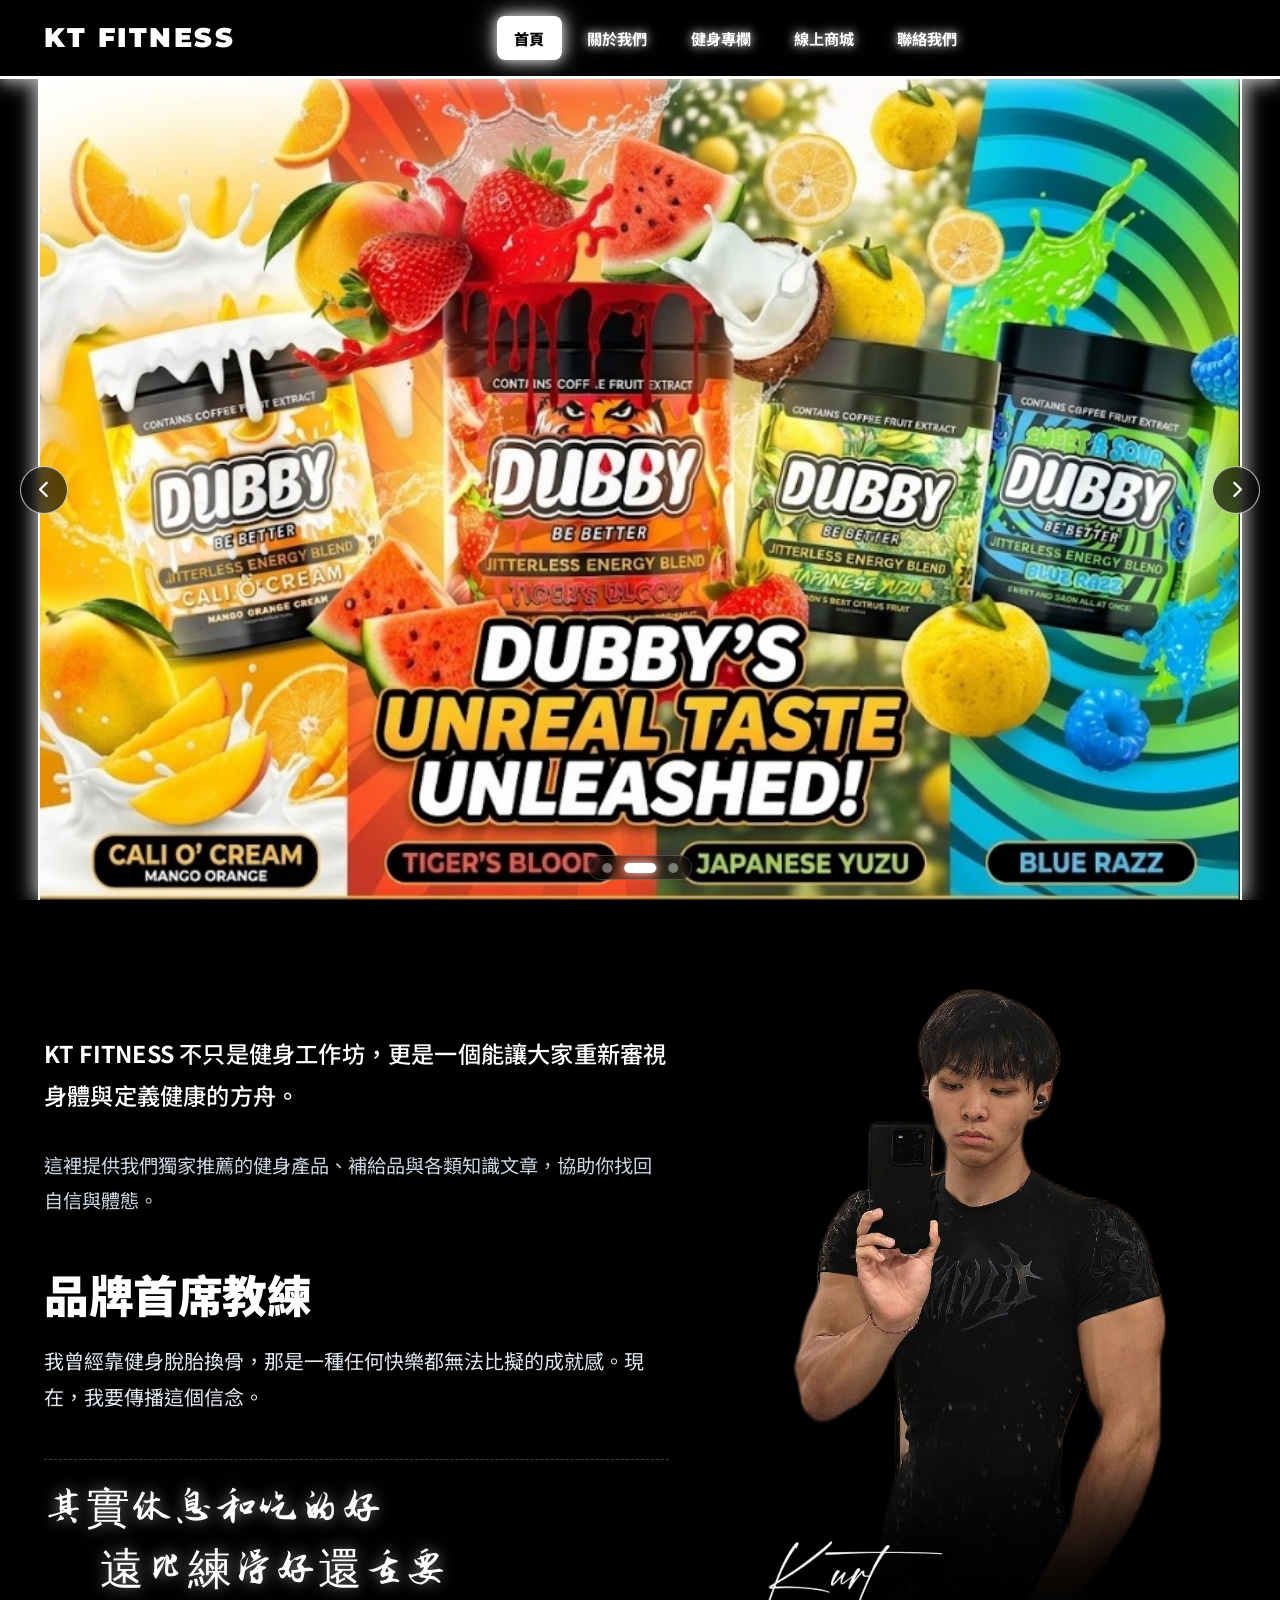
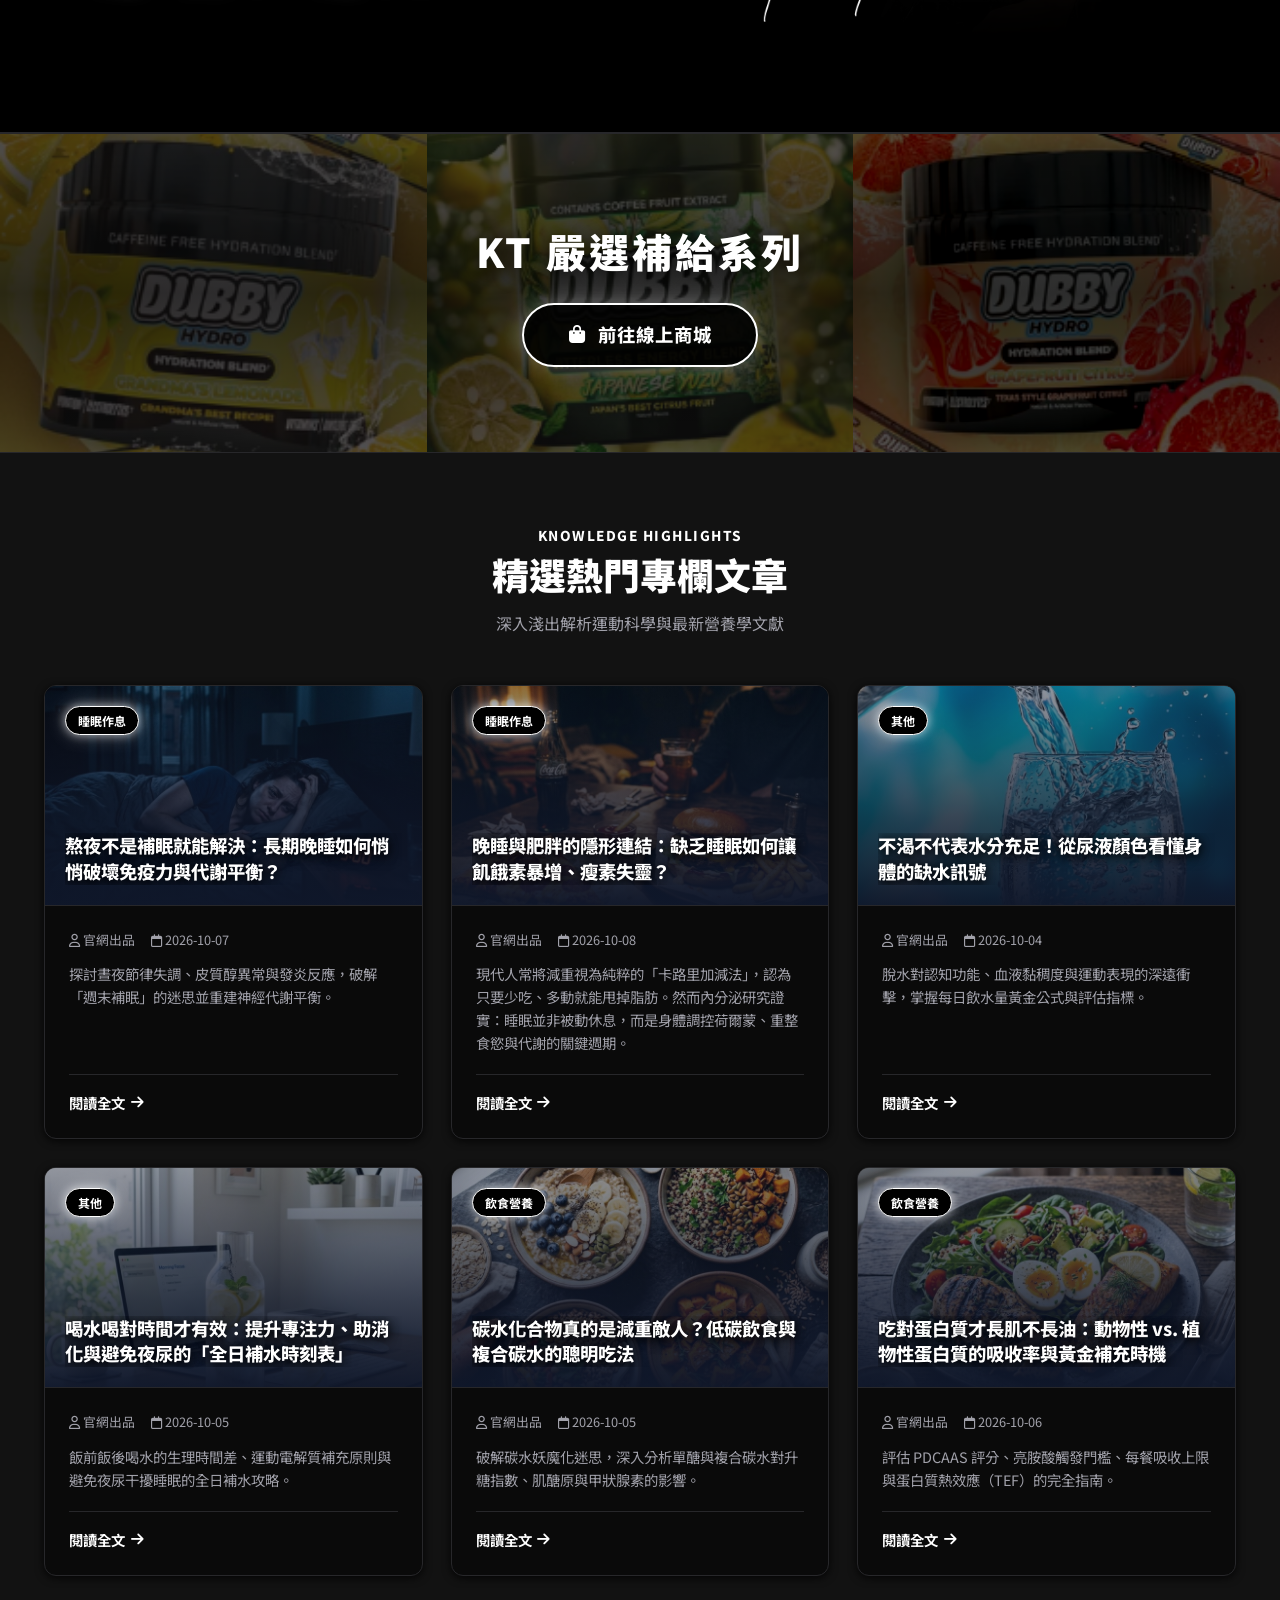
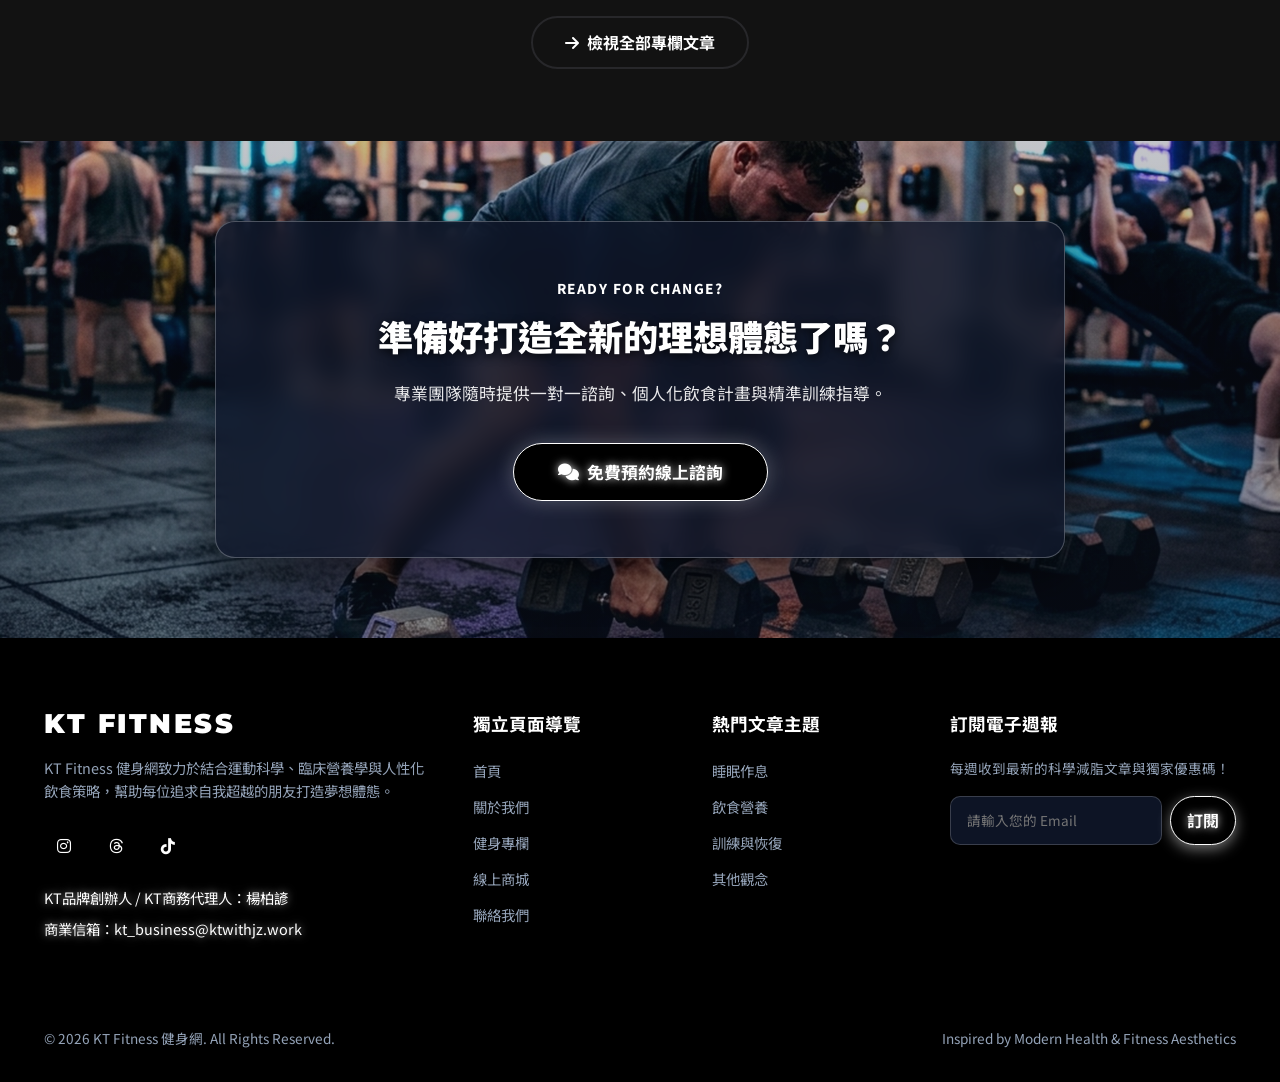
==== index.html @ 0e5559d2 "feat: integrate newsletter & consultation forms with Google Sheets Webhook" ====
<!DOCTYPE html>
<html lang="zh-TW">
<head>
  <meta charset="UTF-8">
  <meta name="viewport" content="width=device-width, initial-scale=1.0">
  <title>KT Fitness 健身網 | 專業健身與運動營養指南 (首頁)</title>
  <meta name="description" content="大家好，我是 KT 教練！KT Fitness 健身網提供科學化增肌減脂指南、TDEE計算機、FFMI計算機與嚴選健身保健品。">
  <meta name="keywords" content="KT Fitness, 健身網, 增肌減脂, TDEE計算機, 基礎代謝率, 營養學, 重訓教學">
  
  <!-- FontAwesome Icons -->
  <link rel="stylesheet" href="https://cdnjs.cloudflare.com/ajax/libs/font-awesome/6.5.1/css/all.min.css">
  
  <!-- Custom Styles -->
  <link rel="stylesheet" href="styles.css?v=5">
</head>
<body>

  <!-- ==========================================================================
       SITE HEADER & NAVIGATION
       ========================================================================== -->
  <header class="site-header">
    <div class="container">
      <div class="header-inner">
        
        <!-- Brand Logo -->
        <a href="index.html" class="brand-logo">
          <span class="brand-title">KT FITNESS</span>
        </a>

        <!-- Main Nav Menu -->
        <ul class="nav-menu">
          <li class="nav-item">
            <a href="index.html" class="nav-link active">首頁</a>
          </li>
          <li class="nav-item">
            <a href="about.html" class="nav-link">關於我們</a>
          </li>
          <li class="nav-item">
            <a href="articles.html" class="nav-link">健身專欄</a>
          </li>
          <li class="nav-item">
            <a href="shop.html" class="nav-link">線上商城</a>
          </li>
          <li class="nav-item">
            <a href="contact.html" class="nav-link">聯絡我們</a>
          </li>
        </ul>

        <!-- Header Right Utilities -->
        <div class="header-utils">

          <button class="mobile-toggle" id="mobileToggle">
            <i class="fas fa-bars"></i>
          </button>
        </div>

      </div>
    </div>
  </header>

  <main>
    <!-- ==========================================================================
         FULL-WIDTH PROMO CAROUSEL (INFINITE LOOP / SWIPE / ARROWS / DOTS)
         ========================================================================== -->
    <section class="hero-carousel" id="heroCarousel" aria-roledescription="carousel" aria-label="KT 廣告輪播">
      <div class="carousel-track" id="carouselTrack">

        <!-- Clone of Slide 3 (for seamless backward loop) -->
        <div class="carousel-slide clone" aria-hidden="true">
          <img src="banner-3.jpg?v=1" alt="" class="carousel-img">
        </div>

        <!-- Slide 1: DUBBY Shaker Bottle -->
        <div class="carousel-slide" role="group" aria-label="第 1 頁，共 3 頁">
          <img src="banner-1.jpg?v=1" alt="DUBBY Shaker Bottle - POWDER-TO-PERFORMANCE" class="carousel-img">
        </div>

        <!-- Slide 2: DUBBY Energy Blend -->
        <div class="carousel-slide" role="group" aria-label="第 2 頁，共 3 頁">
          <img src="banner-2.jpg?v=1" alt="DUBBY Jitterless Energy Blend - UNREAL TASTE UNLEASHED!" class="carousel-img">
        </div>

        <!-- Slide 3: DUBBY Hydro Collection -->
        <div class="carousel-slide" role="group" aria-label="第 3 頁，共 3 頁">
          <img src="banner-3.jpg?v=1" alt="DUBBY Hydro Collection - ZERO CAFFEINE HYDRATION BLEND" class="carousel-img">
        </div>

        <!-- Clone of Slide 1 (for seamless forward loop) -->
        <div class="carousel-slide clone" aria-hidden="true">
          <img src="banner-1.jpg?v=1" alt="" class="carousel-img">
        </div>

      </div>

      <button class="carousel-arrow prev" id="carouselPrev" aria-label="上一頁"><i class="fas fa-chevron-left"></i></button>
      <button class="carousel-arrow next" id="carouselNext" aria-label="下一頁"><i class="fas fa-chevron-right"></i></button>

      <div class="carousel-dots" id="carouselDots">
        <button class="carousel-dot active" aria-label="第 1 頁"></button>
        <button class="carousel-dot" aria-label="第 2 頁"></button>
        <button class="carousel-dot" aria-label="第 3 頁"></button>
      </div>
    </section>

    <script>
      (function () {
        const root = document.getElementById('heroCarousel');
        const track = document.getElementById('carouselTrack');
        const dots = document.querySelectorAll('#carouselDots .carousel-dot');
        const realCount = 3;
        let currentIndex = 1;
        let startX = 0, dx = 0, dragging = false, isTransitioning = false, timer = null;

        // Set initial position at real Slide 1 (index 1)
        track.style.transition = 'none';
        track.style.transform = `translateX(-${currentIndex * 100}%)`;

        function updateDots() {
          let dotIndex = (currentIndex - 1 + realCount) % realCount;
          dots.forEach((d, n) => d.classList.toggle('active', n === dotIndex));
        }

        function moveTo(index, animate = true) {
          currentIndex = index;
          if (animate) {
            isTransitioning = true;
            track.style.transition = 'transform 0.6s cubic-bezier(0.65, 0, 0.35, 1)';
          } else {
            track.style.transition = 'none';
          }
          track.style.transform = `translateX(-${currentIndex * 100}%)`;
          updateDots();
        }

        function nextSlide() {
          if (isTransitioning) return;
          moveTo(currentIndex + 1, true);
          restartTimer();
        }

        function prevSlide() {
          if (isTransitioning) return;
          moveTo(currentIndex - 1, true);
          restartTimer();
        }

        track.addEventListener('transitionend', () => {
          isTransitioning = false;
          // Jump seamlessly from Clone of Slide 1 to Real Slide 1
          if (currentIndex === realCount + 1) {
            moveTo(1, false);
          }
          // Jump seamlessly from Clone of Slide 3 to Real Slide 3
          else if (currentIndex === 0) {
            moveTo(realCount, false);
          }
        });

        function restartTimer() {
          clearInterval(timer);
          timer = setInterval(() => {
            if (!dragging && !isTransitioning) {
              nextSlide();
            }
          }, 5000);
        }

        document.getElementById('carouselPrev').onclick = () => prevSlide();
        document.getElementById('carouselNext').onclick = () => nextSlide();
        dots.forEach((d, n) => {
          d.onclick = () => {
            if (isTransitioning) return;
            moveTo(n + 1, true);
            restartTimer();
          };
        });

        // Touch & mouse swipe drag support
        root.addEventListener('pointerdown', e => {
          if (e.target.closest('button')) return;
          if (isTransitioning) return;
          dragging = true;
          startX = e.clientX;
          dx = 0;
          track.style.transition = 'none';
          clearInterval(timer);
        });

        window.addEventListener('pointermove', e => {
          if (!dragging) return;
          dx = e.clientX - startX;
          track.style.transform = `translateX(calc(-${currentIndex * 100}% + ${dx}px))`;
        });

        window.addEventListener('pointerup', () => {
          if (!dragging) return;
          dragging = false;
          if (Math.abs(dx) > 50) {
            if (dx < 0) {
              nextSlide();
            } else {
              prevSlide();
            }
          } else {
            moveTo(currentIndex, true);
            restartTimer();
          }
        });

        restartTimer();
      })();
    </script>



    <!-- ==========================================================================
         BRAND HEAD COACH INTRO SECTION (UNDER CAROUSEL BANNER)
         ========================================================================== -->
    <section class="brand-founder-section">
      <div class="container">
        <div class="brand-founder-grid">
          
          <!-- Left Text Content -->
          <div class="brand-founder-content">
            <p class="founder-paragraph">
              <strong>KT FITNESS</strong> 不只是健身工作坊，更是一個能讓大家重新審視身體與定義健康的方舟。
            </p>

            <p class="founder-paragraph-sub">
              這裡提供我們獨家推薦的健身產品、補給品與各類知識文章，協助你找回自信與體態。
            </p>

            <div class="founder-title-block">
              <h2>品牌首席教練</h2>
              <p class="founder-quote">
                我曾經靠健身脫胎換骨，那是一種任何快樂都無法比擬的成就感。現在，我要傳播這個信念。
              </p>
            </div>

            <div class="founder-slogan-handwritten">
              <span>其實休息和吃的好</span>
              <span class="slogan-line2">遠比練得好還重要</span>
            </div>
          </div>

          <!-- Right Image Cutout -->
          <div class="brand-founder-media">
            <div class="brand-founder-img-wrapper">
              <img src="kt-founder-cutout.png" alt="KT Fitness 品牌首席教練 楊柏諺" class="brand-founder-img">
              <img src="kt-signature-white.png" alt="Kurt 簽名" class="brand-founder-signature">
            </div>
          </div>

        </div>
      </div>
    </section>

    <!-- ==========================================================================
         FULL-WIDTH PRODUCT SHOWCASE BANNER (UNDER CHIEF COACH)
         ========================================================================== -->
    <section class="full-width-product-banner">
      <div class="banner-bg-grid">
        <div class="banner-bg-item"><img src="prod-strip-1.png" alt="KT 補給品 檸檬風味"></div>
        <div class="banner-bg-item"><img src="prod-strip-2.png" alt="KT 補給品 日本柚子"></div>
        <div class="banner-bg-item"><img src="prod-strip-3.png" alt="KT 補給品 葡萄柚柑橘"></div>
      </div>
      <div class="banner-dark-overlay"></div>

      <div class="banner-content-center">
        <h2 class="banner-title">KT 嚴選補給系列</h2>
        <a href="shop.html" class="btn-shop-cta">
          <i class="fas fa-shopping-bag"></i> 前往線上商城
        </a>
      </div>
    </section>



    <!-- ==========================================================================
         FEATURED ARTICLES PREVIEW
         ========================================================================== -->
    <section class="section section-alt">
      <div class="container">
        <div class="section-header">
          <span class="section-tag">KNOWLEDGE HIGHLIGHTS</span>
          <h2 class="section-title">精選熱門專欄文章</h2>
          <p class="section-desc">深入淺出解析運動科學與最新營養學文獻</p>
        </div>

        <div class="articles-grid" id="articlesGrid">
          <!-- Dynamically populated via script.js -->
        </div>

        <div style="text-align: center; margin-top: 2.5rem;">
          <a href="articles.html" class="btn-outline" style="padding: 0.75rem 2rem;">
            <i class="fas fa-arrow-right"></i> 檢視全部專欄文章
          </a>
        </div>
      </div>
    </section>

    <!-- ==========================================================================
         CALL TO ACTION CONTACT BANNER (WITH GYM BG & DARK OVERLAY)
         ========================================================================== -->
    <section class="cta-fullwidth-section">
      <div class="cta-section-overlay"></div>
      <div class="container" style="position: relative; z-index: 2;">
        <div class="cta-banner-card">
          <div class="cta-banner-content">
            <span class="section-tag">READY FOR CHANGE?</span>
            <h2 style="font-size: 2.2rem; font-weight: 900; margin-bottom: 1rem; color: #ffffff; text-shadow: 0 2px 10px rgba(0,0,0,0.8);">
              準備好打造全新的理想體態了嗎？
            </h2>
            <p style="color: rgba(255, 255, 255, 0.9); font-size: 1.05rem; max-width: 580px; margin: 0 auto 2.25rem;">
              專業團隊隨時提供一對一諮詢、個人化飲食計畫與精準訓練指導。
            </p>
            <a href="contact.html" class="btn-primary" style="padding: 0.9rem 2.75rem; font-size: 1.05rem; box-shadow: 0 0 20px rgba(255,255,255,0.25);">
              <i class="fas fa-comments"></i> 免費預約線上諮詢
            </a>
          </div>
        </div>
      </div>
    </section>
  </main>

  <!-- ==========================================================================
       MODALS (Search & Article Modal)
       ========================================================================== -->
  <div class="modal-overlay" id="searchModal">
    <div class="modal-container">
      <button class="modal-close" id="closeSearch">&times;</button>
      <h3 style="font-size: 1.3rem; font-weight: 800; margin-bottom: 1rem; color: var(--text-main);">
        <i class="fas fa-search" style="color: var(--primary);"></i> 搜尋 KT Fitness
      </h3>
      <input type="text" id="searchInput" class="form-control" placeholder="輸入關鍵字（例如：減肥、蛋白質、深蹲...）" style="margin-bottom: 1.25rem;">
      <div id="searchResults" style="max-height: 300px; overflow-y: auto;">
        <p style="color: var(--text-muted); text-align: center;">輸入關鍵字搜尋文章或工具...</p>
      </div>
    </div>
  </div>

  <div class="modal-overlay" id="articleModal">
    <div class="modal-container" style="max-width: 720px;">
      <button class="modal-close" id="closeArticle">&times;</button>
      <h2 id="modalArticleTitle" style="font-size: 1.5rem; font-weight: 800; margin-bottom: 1rem; color: var(--text-main);"></h2>
      <div id="modalArticleBody"></div>
    </div>
  </div>

  <!-- ==========================================================================
       FOOTER & BACK TO TOP
       ========================================================================== -->
  <footer class="site-footer">
    <div class="container">
      <div class="footer-grid">
        
        <div class="footer-brand">
          <a href="index.html" class="brand-logo">
            <span class="brand-title">KT FITNESS</span>
          </a>
          <p class="footer-desc">
            KT Fitness 健身網致力於結合運動科學、臨床營養學與人性化飲食策略，幫助每位追求自我超越的朋友打造夢想體態。
          </p>
          <div class="social-links">
            <a href="https://www.instagram.com/g_y_m777/" class="social-icon" target="_blank" title="Instagram"><i class="fab fa-instagram"></i></a>
            <a href="https://www.threads.net/@g_y_m777" class="social-icon" target="_blank" title="Threads"><i class="fab fa-threads"></i></a>
            <a href="https://www.tiktok.com/@kurtlai945" class="social-icon" target="_blank" title="TikTok"><i class="fab fa-tiktok"></i></a>
          </div>
          <p class="footer-founder" style="margin-top: 1.25rem; font-size: 0.9rem; color: #ffffff; text-shadow: 0 0 8px rgba(255,255,255,0.6);">KT品牌創辦人 / KT商務代理人：楊柏諺</p>
          <p class="footer-email" style="margin-top: 0.5rem; font-size: 0.9rem; color: #ffffff; text-shadow: 0 0 8px rgba(255,255,255,0.6);">商業信箱：<a href="mailto:kt_business@ktwithjz.work" style="color: #ffffff;">kt_business@ktwithjz.work</a></p>
        </div>

        <div>
          <h4 class="footer-title">獨立頁面導覽</h4>
          <ul class="footer-links">
            <li><a href="index.html">首頁</a></li>
            <li><a href="about.html">關於我們</a></li>
            <li><a href="articles.html">健身專欄</a></li>
            <li><a href="shop.html">線上商城</a></li>
            <li><a href="contact.html">聯絡我們</a></li>
          </ul>
        </div>

        <div>
          <h4 class="footer-title">熱門文章主題</h4>
          <ul class="footer-links">
            <li><a href="articles.html?cat=sleep">睡眠作息</a></li>
            <li><a href="articles.html?cat=nutrition">飲食營養</a></li>
            <li><a href="articles.html?cat=workout">訓練與恢復</a></li>
            <li><a href="articles.html?cat=other">其他觀念</a></li>
          </ul>
        </div>

        <div>
          <h4 class="footer-title">訂閱電子週報</h4>
          <p style="font-size: 0.85rem; margin-bottom: 1rem; color: #94a3b8;">
            每週收到最新的科學減脂文章與獨家優惠碼！
          </p>
          <form class="newsletter-form" style="display: flex; gap: 0.5rem;">
            <input type="email" class="form-control newsletter-email" placeholder="請輸入您的 Email" style="font-size: 0.85rem;" required>
            <button type="submit" class="btn-primary" style="padding: 0.6rem 1rem; white-space: nowrap;">訂閱</button>
          </form>
        </div>

      </div>

      <div class="footer-bottom">
        <p>&copy; 2026 KT Fitness 健身網. All Rights Reserved.</p>
        <p>Inspired by Modern Health & Fitness Aesthetics</p>
      </div>

    </div>
  </footer>

  <button class="back-to-top" id="backToTop" title="返回頂部">
    <i class="fas fa-arrow-up"></i>
  </button>

  <script src="script.js"></script>
</body>
</html>
---- styles.css ----
/* ==========================================================================
   KT FITNESS & NUTRITION - DESIGN SYSTEM & STYLES
   Inspired by Peeta Fitness & Modern Health Influencer Web Aesthetics
   ========================================================================== */

@import url('https://fonts.googleapis.com/css2?family=Caveat:wght@700&family=Ma+Shan+Zheng&family=Zhi+Mang+Xing&family=Montserrat:wght@700;800;900&family=Noto+Sans+TC:wght@300;400;500;700;900&family=Outfit:wght@400;600;800;900&family=Syne:wght@700;800&display=swap');

:root {
  /* Color Palette */
  --primary: #ffffff;
  --primary-hover: #e5e5e5;
  --primary-light: rgba(255, 255, 255, 0.12);
  --secondary: #1d3557;
  --accent: #457b9d;
  --accent-light: #a8dadc;
  
  /* Pure Pitch Black Default Theme (Dark Mode Default) */
  --bg-main: #000000;
  --bg-card: #0a0a0a;
  --bg-alt: #121212;
  --text-main: #ffffff;
  --text-muted: #a1a1aa;
  --border-color: #27272a;
  --shadow-sm: 0 2px 8px rgba(0,0,0,0.8);
  --shadow-md: 0 4px 20px rgba(0,0,0,0.9);
  --shadow-lg: 0 10px 40px rgba(0,0,0,0.95);

  /* Light Theme Overrides (if toggled) */
  --light-bg-main: #f8fafc;
  --light-bg-card: #ffffff;
  --light-bg-alt: #f1f5f9;
  --light-text-main: #0f172a;
  --light-text-muted: #64748b;
  --light-border-color: #e2e8f0;

  /* Typography */
  --font-main: 'Noto Sans TC', 'Outfit', system-ui, -apple-system, sans-serif;
  --font-heading: 'Outfit', 'Noto Sans TC', sans-serif;

  /* Spacing & Layout */
  --radius-sm: 8px;
  --radius-md: 12px;
  --radius-lg: 20px;
  --radius-full: 9999px;
  --max-width: 1240px;
  --transition: all 0.3s cubic-bezier(0.4, 0, 0.2, 1);
}

/* Theme Switching */
body.light-theme {
  --bg-main: var(--light-bg-main);
  --bg-card: var(--light-bg-card);
  --bg-alt: var(--light-bg-alt);
  --text-main: var(--light-text-main);
  --text-muted: var(--light-text-muted);
  --border-color: var(--light-border-color);
  --shadow-md: 0 4px 12px rgba(0,0,0,0.08);
}

body.light-theme .site-header {
  background-color: #ffffff;
  border-bottom: 2px solid #e2e8f0;
  box-shadow: 0 2px 10px rgba(0,0,0,0.05);
}

/* Global Reset */
* {
  margin: 0;
  padding: 0;
  box-sizing: border-box;
}

html {
  scroll-behavior: smooth;
  font-size: 16px;
}

body {
  font-family: var(--font-main);
  background-color: var(--bg-main);
  color: var(--text-main);
  line-height: 1.6;
  overflow-x: hidden;
  transition: background-color 0.3s ease, color 0.3s ease;
}

a {
  color: inherit;
  text-decoration: none;
  transition: var(--transition);
}

img {
  max-width: 100%;
  height: auto;
  display: block;
}

button, input, select, textarea {
  font-family: inherit;
  font-size: inherit;
}

.container {
  width: 100%;
  max-width: var(--max-width);
  margin: 0 auto;
  padding: 0 1.5rem;
}

/* ==========================================================================
   TOP ANNOUNCEMENT BAR
   ========================================================================== */
.top-bar {
  background: #000000;
  border-bottom: 1px solid #1a1a1a;
  color: #ffffff;
  font-size: 0.875rem;
  padding: 0.5rem 0;
  text-align: center;
}

.top-bar .container {
  display: flex;
  justify-content: space-between;
  align-items: center;
}

.top-bar-notice {
  display: flex;
  align-items: center;
  gap: 0.5rem;
  font-weight: 500;
}

.badge-new {
  background: #000000;
  border: 1px solid #ffffff;
  box-shadow: 0 0 10px rgba(255, 255, 255, 0.6), 0 0 20px rgba(255, 255, 255, 0.3);
  color: #fff;
  font-size: 0.7rem;
  padding: 0.15rem 0.5rem;
  border-radius: var(--radius-full);
  font-weight: 700;
  text-transform: uppercase;
}

.top-bar-actions {
  display: flex;
  align-items: center;
  gap: 1.25rem;
}

.top-bar-link {
  color: rgba(255,255,255,0.85);
  font-size: 0.8rem;
  display: flex;
  align-items: center;
  gap: 0.35rem;
}

.top-bar-link:hover {
  color: #ffffff;
}

/* ==========================================================================
   HEADER & NAVIGATION
   ========================================================================== */
.site-header {
  position: sticky;
  top: 0;
  z-index: 1000;
  background-color: #000000;
  border-bottom: 3px solid #ffffff;
  box-shadow: 0 4px 20px rgba(255, 255, 255, 0.45), 0 0 15px rgba(255, 255, 255, 0.6);
  transition: var(--transition);
}

.header-inner {
  display: flex;
  align-items: center;
  justify-content: space-between;
  height: 76px;
}

/* Logo */
.brand-logo {
  display: inline-flex;
  align-items: center;
  text-decoration: none;
  transition: transform 0.2s cubic-bezier(0.4, 0, 0.2, 1), opacity 0.2s ease;
}

.brand-logo:hover {
  opacity: 0.9;
  transform: translateY(-1px);
}

.brand-title {
  font-family: 'Montserrat', 'Outfit', sans-serif;
  font-size: 1.7rem;
  font-weight: 900;
  color: #ffffff !important;
  letter-spacing: 2.5px;
  text-transform: uppercase;
  line-height: 1;
  white-space: nowrap;
}

.brand-title span {
  color: #ffffff !important;
}

.logo-badge,
.brand-subtitle {
  display: none !important;
}

/* Nav Menu */
.nav-menu {
  display: flex;
  align-items: center;
  gap: 0.5rem;
  list-style: none;
}

.nav-item {
  position: relative;
}

.nav-link {
  display: flex;
  align-items: center;
  gap: 0.35rem;
  padding: 0.6rem 1.1rem;
  color: #ffffff;
  font-weight: 700;
  font-size: 0.95rem;
  border-radius: var(--radius-sm);
  cursor: pointer;
  transition: all 0.25s cubic-bezier(0.4, 0, 0.2, 1);
  text-shadow: 0 0 8px rgba(255, 255, 255, 0.8), 0 0 16px rgba(255, 255, 255, 0.4);
}

.nav-link:hover {
  color: #ffffff;
  background-color: rgba(255, 255, 255, 0.15);
  text-shadow: 0 0 12px rgba(255, 255, 255, 1), 0 0 22px rgba(255, 255, 255, 0.7);
}

.nav-link.active {
  color: #000000 !important;
  background-color: #ffffff !important;
  font-weight: 800 !important;
  text-shadow: none !important;
  box-shadow: 0 0 14px rgba(255, 255, 255, 0.9), 0 0 28px rgba(255, 255, 255, 0.5);
}

.dropdown-menu {
  position: absolute;
  top: 100%;
  left: 0;
  min-width: 200px;
  background-color: var(--bg-card);
  border: 1px solid var(--border-color);
  border-radius: var(--radius-md);
  box-shadow: var(--shadow-lg);
  padding: 0.5rem;
  opacity: 0;
  visibility: hidden;
  transform: translateY(10px);
  transition: var(--transition);
  list-style: none;
  z-index: 1100;
}

.nav-item:hover .dropdown-menu {
  opacity: 1;
  visibility: visible;
  transform: translateY(0);
}

.dropdown-link {
  display: block;
  padding: 0.6rem 1rem;
  color: var(--text-main);
  font-size: 0.9rem;
  border-radius: var(--radius-sm);
  font-weight: 500;
}

.dropdown-link:hover {
  background-color: var(--bg-alt);
  color: var(--primary);
}

/* Header Utilities */
.header-utils {
  display: flex;
  align-items: center;
  gap: 0.75rem;
}

.icon-btn {
  background: var(--bg-alt);
  border: 1px solid var(--border-color);
  color: var(--text-main);
  width: 42px;
  height: 42px;
  border-radius: var(--radius-full);
  display: flex;
  align-items: center;
  justify-content: center;
  cursor: pointer;
  position: relative;
  transition: var(--transition);
}

.icon-btn:hover {
  background: #000000;
  border: 1px solid #ffffff;
  box-shadow: 0 0 10px rgba(255, 255, 255, 0.6), 0 0 20px rgba(255, 255, 255, 0.3);
  color: #ffffff;
  border-color: var(--primary);
}

.cart-badge {
  position: absolute;
  top: -4px;
  right: -4px;
  background: #000000;
  border: 1px solid #ffffff;
  box-shadow: 0 0 10px rgba(255, 255, 255, 0.6), 0 0 20px rgba(255, 255, 255, 0.3);
  color: #fff;
  font-size: 0.7rem;
  font-weight: 700;
  width: 18px;
  height: 18px;
  border-radius: 50%;
  display: flex;
  align-items: center;
  justify-content: center;
}

.btn-primary {
  background: #000000;
  border: 1px solid #ffffff;
  box-shadow: 0 0 10px rgba(255, 255, 255, 0.6), 0 0 20px rgba(255, 255, 255, 0.3);
  color: #ffffff;
  white-space: nowrap;
  text-shadow: 0 0 8px rgba(255, 255, 255, 0.8);
  font-weight: 700;
  padding: 0.65rem 1.4rem;
  border-radius: var(--radius-full);
  cursor: pointer;
  display: inline-flex;
  align-items: center;
  gap: 0.5rem;
  box-shadow: 0 4px 14px rgba(255, 255, 255, 0.45);
  transition: var(--transition);
}

.btn-primary:hover {
  transform: translateY(-2px);
  box-shadow: 0 6px 20px rgba(255, 255, 255, 0.65);
  color: #ffffff;
}

.btn-outline {
  background: transparent;
  color: var(--text-main);
  border: 2px solid var(--border-color);
  font-weight: 700;
  padding: 0.6rem 1.4rem;
  border-radius: var(--radius-full);
  cursor: pointer;
  display: inline-flex;
  align-items: center;
  gap: 0.5rem;
  transition: var(--transition);
}

.btn-outline:hover {
  border-color: var(--primary);
  color: var(--primary);
  background-color: var(--primary-light);
}

/* Mobile Toggle */
.mobile-toggle {
  display: none;
  background: none;
  border: none;
  font-size: 1.5rem;
  color: var(--text-main);
  cursor: pointer;
}

/* ==========================================================================
   HERO SECTION
   ========================================================================== */
.hero-section {
  position: relative;
  padding: 5rem 0 4rem;
  background: radial-gradient(circle at 80% 20%, var(--primary-light) 0%, transparent 40%),
              radial-gradient(circle at 10% 80%, rgba(29, 53, 87, 0.08) 0%, transparent 40%);
  overflow: hidden;
}

.hero-grid {
  display: grid;
  grid-template-columns: 1fr 1fr;
  gap: 3.5rem;
  align-items: center;
}

.hero-tag {
  display: inline-flex;
  align-items: center;
  gap: 0.5rem;
  background-color: var(--primary-light);
  color: var(--primary);
  padding: 0.4rem 1rem;
  border-radius: var(--radius-full);
  font-weight: 700;
  font-size: 0.85rem;
  margin-bottom: 1.25rem;
  border: 1px solid rgba(255, 255, 255, 0.35);
}

.hero-title {
  font-family: var(--font-heading);
  font-size: 3.2rem;
  font-weight: 900;
  line-height: 1.15;
  margin-bottom: 1.25rem;
  letter-spacing: -1px;
}

.hero-title .highlight {
  background: linear-gradient(135deg, #ffffff, #d4d4d8, #ffffff);
  -webkit-background-clip: text;
  background-clip: text;
  -webkit-text-fill-color: transparent;
}

.hero-subtitle {
  font-size: 1.15rem;
  color: var(--text-muted);
  margin-bottom: 2rem;
  max-width: 540px;
}

.hero-actions {
  display: flex;
  flex-wrap: wrap;
  gap: 1rem;
  margin-bottom: 2.5rem;
}

.hero-stats {
  display: grid;
  grid-template-columns: repeat(3, 1fr);
  gap: 1.5rem;
  padding-top: 2rem;
  border-top: 1px solid var(--border-color);
}

.stat-item {
  display: flex;
  flex-direction: column;
}

.stat-num {
  font-family: var(--font-heading);
  font-size: 2rem;
  font-weight: 900;
  color: var(--text-main);
  line-height: 1;
}

.stat-num span {
  color: var(--primary);
}

.stat-label {
  font-size: 0.85rem;
  color: var(--text-muted);
  margin-top: 0.25rem;
}

/* Hero Media Showcase */
.hero-media {
  position: relative;
}

.hero-card-featured {
  background: var(--bg-card);
  border: 1px solid var(--border-color);
  border-radius: var(--radius-lg);
  padding: 1.5rem;
  box-shadow: var(--shadow-lg);
  position: relative;
  z-index: 2;
  overflow: hidden;
}

.hero-banner-visual {
  height: 280px;
  background: linear-gradient(135deg, #1d3557, #0b0f19);
  border-radius: var(--radius-md);
  display: flex;
  flex-direction: column;
  justify-content: flex-end;
  padding: 1.5rem;
  color: #ffffff;
  position: relative;
  overflow: hidden;
}

.hero-banner-visual::before {
  content: '';
  position: absolute;
  top: -50px;
  right: -50px;
  width: 200px;
  height: 200px;
  background: #ffffff;
  opacity: 0.3;
  filter: blur(50px);
  border-radius: 50%;
}

.hero-banner-badge {
  position: absolute;
  top: 1rem;
  left: 1rem;
  background: rgba(0, 0, 0, 0.85);
  border: 1px solid #ffffff;
  color: #fff;
  padding: 0.3rem 0.8rem;
  border-radius: var(--radius-full);
  font-size: 0.75rem;
  font-weight: 700;
}

.hero-banner-content h3 {
  font-size: 1.5rem;
  font-weight: 800;
  margin-bottom: 0.5rem;
  line-height: 1.2;
}

.hero-banner-content p {
  font-size: 0.9rem;
  color: rgba(255,255,255,0.8);
}

.hero-floating-badge {
  position: absolute;
  bottom: -20px;
  right: -20px;
  background: var(--bg-card);
  border: 1px solid var(--border-color);
  padding: 1rem 1.25rem;
  border-radius: var(--radius-md);
  box-shadow: var(--shadow-lg);
  display: flex;
  align-items: center;
  gap: 0.85rem;
  z-index: 3;
}

.badge-icon {
  width: 44px;
  height: 44px;
  background: var(--primary-light);
  color: var(--primary);
  border-radius: 50%;
  display: flex;
  align-items: center;
  justify-content: center;
  font-size: 1.2rem;
}

.badge-text strong {
  display: block;
  font-size: 0.95rem;
  color: var(--text-main);
}

.badge-text span {
  font-size: 0.78rem;
  color: var(--text-muted);
}

/* ==========================================================================
   FEATURED BANNER / PROMO SECTION
   ========================================================================== */
.section {
  padding: 4.5rem 0;
}

.section-alt {
  background-color: var(--bg-alt);
}

.section-header {
  text-align: center;
  max-width: 680px;
  margin: 0 auto 3rem;
}

.section-tag {
  color: var(--primary);
  font-weight: 800;
  font-size: 0.85rem;
  letter-spacing: 1.5px;
  text-transform: uppercase;
  margin-bottom: 0.5rem;
  display: block;
}

.section-title {
  font-family: var(--font-heading);
  font-size: 2.3rem;
  font-weight: 900;
  color: var(--text-main);
  line-height: 1.2;
  margin-bottom: 0.75rem;
}

.section-desc {
  color: var(--text-muted);
  font-size: 1rem;
}

/* Promo Banner Grid */
.promo-card {
  background: linear-gradient(135deg, var(--secondary), #0f172a);
  border-radius: var(--radius-lg);
  color: #ffffff;
  padding: 2.5rem;
  display: grid;
  grid-template-columns: 1fr auto;
  gap: 2rem;
  align-items: center;
  box-shadow: var(--shadow-lg);
  position: relative;
  overflow: hidden;
}

.promo-card::after {
  content: '';
  position: absolute;
  right: -100px;
  top: -100px;
  width: 300px;
  height: 300px;
  background: #000000;
  border: 1px solid #ffffff;
  box-shadow: 0 0 10px rgba(255, 255, 255, 0.6), 0 0 20px rgba(255, 255, 255, 0.3);
  opacity: 0.15;
  filter: blur(60px);
  border-radius: 50%;
}

.promo-content h3 {
  font-size: 1.8rem;
  font-weight: 800;
  margin-bottom: 0.75rem;
}

.promo-content p {
  color: rgba(255,255,255,0.8);
  margin-bottom: 1.5rem;
  max-width: 600px;
}

/* ==========================================================================
   FOUNDER STORY & MYTHS (Peeta Style)
   ========================================================================== */
.story-grid {
  display: grid;
  grid-template-columns: 1fr 1.2fr;
  gap: 3.5rem;
  align-items: center;
}

.story-media {
  position: relative;
}

.story-box {
  background: var(--bg-card);
  border: 1px solid var(--border-color);
  border-radius: var(--radius-lg);
  padding: 2.5rem;
  box-shadow: var(--shadow-md);
}

.story-quote {
  font-size: 1.25rem;
  font-weight: 700;
  color: var(--text-main);
  border-left: 4px solid var(--primary);
  padding-left: 1.25rem;
  margin-bottom: 1.5rem;
  line-height: 1.5;
}

.story-text {
  color: var(--text-muted);
  margin-bottom: 1.25rem;
  font-size: 0.98rem;
}

/* Myths Cards 2x2 Grid */
.myths-grid {
  display: grid;
  grid-template-columns: 1fr 1fr;
  gap: 1.25rem;
  margin-top: 1.5rem;
}

.myth-card {
  background: var(--bg-card);
  border: 1px solid var(--border-color);
  border-radius: var(--radius-md);
  padding: 1.25rem;
  transition: var(--transition);
}

.myth-card:hover {
  transform: translateY(-4px);
  border-color: var(--primary);
  box-shadow: var(--shadow-md);
}

.myth-num {
  font-family: var(--font-heading);
  color: var(--primary);
  font-weight: 900;
  font-size: 0.85rem;
  text-transform: uppercase;
  letter-spacing: 1px;
  margin-bottom: 0.4rem;
}

.myth-title {
  font-size: 1.05rem;
  font-weight: 700;
  color: var(--text-main);
  margin-bottom: 0.5rem;
}

.myth-desc {
  font-size: 0.88rem;
  color: var(--text-muted);
  line-height: 1.5;
}

/* ==========================================================================
   INTERACTIVE CALCULATOR SUITE (TDEE & BMR & FFMI)
   ========================================================================== */
.calc-wrapper {
  background: var(--bg-card);
  border: 1px solid var(--border-color);
  border-radius: var(--radius-lg);
  box-shadow: var(--shadow-lg);
  overflow: hidden;
}

.calc-tabs {
  display: flex;
  background: var(--bg-alt);
  border-bottom: 1px solid var(--border-color);
}

.calc-tab {
  flex: 1;
  padding: 1.2rem 1rem;
  background: transparent;
  border: none;
  font-weight: 700;
  font-size: 1rem;
  color: #ffffff;
  cursor: pointer;
  display: flex;
  align-items: center;
  justify-content: center;
  gap: 0.5rem;
  transition: var(--transition);
  text-shadow: 0 0 6px rgba(255, 255, 255, 0.6);
}

.calc-tab.active {
  background: #ffffff !important;
  color: #000000 !important;
  border-bottom: 3px solid #ffffff !important;
  font-weight: 800 !important;
  text-shadow: none !important;
}

.calc-body {
  padding: 2.5rem;
  display: grid;
  grid-template-columns: 1fr 1fr;
  gap: 2.5rem;
}

.form-group {
  margin-bottom: 1.25rem;
}

.form-label {
  display: block;
  font-weight: 700;
  font-size: 0.9rem;
  color: var(--text-main);
  margin-bottom: 0.4rem;
}

.form-control {
  width: 100%;
  padding: 0.75rem 1rem;
  background: var(--bg-alt);
  border: 1px solid var(--border-color);
  border-radius: var(--radius-sm);
  color: var(--text-main);
  font-size: 0.95rem;
  transition: var(--transition);
}

.form-control:focus {
  outline: none;
  border-color: var(--primary);
  box-shadow: 0 0 0 3px var(--primary-light);
}

.gender-select {
  display: grid;
  grid-template-columns: 1fr 1fr;
  gap: 0.75rem;
}

.gender-btn {
  padding: 0.75rem;
  background: var(--bg-alt);
  border: 1px solid var(--border-color);
  border-radius: var(--radius-sm);
  cursor: pointer;
  font-weight: 700;
  text-align: center;
  color: #ffffff;
  transition: var(--transition);
  text-shadow: 0 0 6px rgba(255, 255, 255, 0.6);
}

.gender-btn.active {
  background: #ffffff !important;
  color: #000000 !important;
  border-color: #ffffff !important;
  font-weight: 800 !important;
  text-shadow: none !important;
  box-shadow: 0 0 12px rgba(255, 255, 255, 0.8);
}

/* Calculator Results Panel */
.calc-result-panel {
  background: var(--bg-alt);
  border-radius: var(--radius-md);
  padding: 1.75rem;
  display: flex;
  flex-direction: column;
  justify-content: space-between;
}

.result-box {
  text-align: center;
  margin-bottom: 1.5rem;
}

.result-title {
  font-size: 0.9rem;
  color: var(--text-muted);
  font-weight: 700;
  text-transform: uppercase;
  letter-spacing: 1px;
}

.result-val {
  font-family: var(--font-heading);
  font-size: 3rem;
  font-weight: 900;
  color: var(--primary);
  line-height: 1.1;
  margin: 0.25rem 0;
}

.result-unit {
  font-size: 1rem;
  color: var(--text-muted);
  font-weight: 500;
}

.macro-split {
  display: grid;
  grid-template-columns: repeat(3, 1fr);
  gap: 0.75rem;
  margin-top: 1rem;
}

.macro-card {
  background: var(--bg-card);
  border: 1px solid var(--border-color);
  border-radius: var(--radius-sm);
  padding: 0.75rem;
  text-align: center;
}

.macro-card strong {
  display: block;
  font-size: 1.1rem;
  color: var(--text-main);
}

.macro-card span {
  font-size: 0.75rem;
  color: var(--text-muted);
}

/* ==========================================================================
   ARTICLES & KNOWLEDGE HUB
   ========================================================================== */
.category-pills {
  display: flex;
  flex-wrap: wrap;
  justify-content: center;
  gap: 0.75rem;
  margin-bottom: 2.5rem;
}

.pill-btn {
  background: var(--bg-card);
  border: 1px solid rgba(255, 255, 255, 0.3);
  color: #ffffff;
  padding: 0.5rem 1.25rem;
  border-radius: var(--radius-full);
  font-weight: 700;
  font-size: 0.9rem;
  cursor: pointer;
  transition: all 0.25s cubic-bezier(0.4, 0, 0.2, 1);
  text-shadow: 0 0 6px rgba(255, 255, 255, 0.7);
}

.pill-btn:hover {
  background: rgba(255, 255, 255, 0.15);
  color: #ffffff;
  border-color: #ffffff;
  text-shadow: 0 0 10px rgba(255, 255, 255, 0.9);
}

.pill-btn.active {
  background: #ffffff !important;
  color: #000000 !important;
  border-color: #ffffff !important;
  font-weight: 800 !important;
  text-shadow: none !important;
  box-shadow: 0 0 14px rgba(255, 255, 255, 0.9), 0 0 24px rgba(255, 255, 255, 0.4);
}

.articles-grid {
  display: grid;
  grid-template-columns: repeat(auto-fill, minmax(320px, 1fr));
  gap: 1.75rem;
}

.article-card {
  background: var(--bg-card);
  border: 1px solid var(--border-color);
  border-radius: var(--radius-md);
  overflow: hidden;
  box-shadow: var(--shadow-sm);
  display: flex;
  flex-direction: column;
  transition: var(--transition);
  cursor: pointer;
}

.article-card:hover {
  transform: translateY(-6px);
  box-shadow: var(--shadow-lg);
  border-color: var(--primary-light);
}

.article-img-wrap {
  height: 220px;
  position: relative;
  background-size: cover;
  background-position: center;
  background-repeat: no-repeat;
  display: flex;
  flex-direction: column;
  justify-content: space-between;
  padding: 1.25rem;
  overflow: hidden;
  border-bottom: 1px solid var(--border-color);
  transition: transform 0.4s ease;
}

.article-card:hover .article-img-wrap {
  transform: scale(1.02);
}

.article-img-overlay {
  position: absolute;
  top: 0;
  left: 0;
  width: 100%;
  height: 100%;
  background: linear-gradient(180deg, rgba(15, 23, 42, 0.45) 0%, rgba(15, 23, 42, 0.8) 60%, rgba(15, 23, 42, 0.98) 100%);
  z-index: 1;
  transition: background 0.3s ease;
}

.article-card:hover .article-img-overlay {
  background: linear-gradient(180deg, rgba(15, 23, 42, 0.35) 0%, rgba(15, 23, 42, 0.75) 60%, rgba(15, 23, 42, 0.95) 100%);
}

.article-category-badge {
  position: relative;
  z-index: 2;
  align-self: flex-start;
  background: #000000;
  border: 1px solid #ffffff;
  box-shadow: 0 0 10px rgba(255, 255, 255, 0.6), 0 0 20px rgba(255, 255, 255, 0.3);
  color: #fff;
  font-size: 0.75rem;
  font-weight: 700;
  padding: 0.25rem 0.75rem;
  border-radius: var(--radius-full);
}

.article-cover-title {
  position: relative;
  z-index: 2;
  color: #ffffff;
  font-size: 1.15rem;
  font-weight: 800;
  line-height: 1.4;
  text-shadow: 0 2px 8px rgba(0, 0, 0, 0.9), 0 0 15px rgba(0, 0, 0, 0.8);
  margin: 0;
  display: -webkit-box;
  -webkit-line-clamp: 2;
  -webkit-box-orient: vertical;
  overflow: hidden;
}

.article-body {
  padding: 1.5rem;
  display: flex;
  flex-direction: column;
  flex: 1;
}

.article-meta {
  display: flex;
  align-items: center;
  gap: 1rem;
  font-size: 0.8rem;
  color: var(--text-muted);
  margin-bottom: 0.75rem;
}

.article-title {
  font-size: 1.2rem;
  font-weight: 700;
  color: var(--text-main);
  line-height: 1.35;
  margin-bottom: 0.75rem;
}

.article-excerpt {
  font-size: 0.9rem;
  color: var(--text-muted);
  margin-bottom: 1.25rem;
  flex: 1;
}

.article-footer {
  display: flex;
  align-items: center;
  justify-content: space-between;
  padding-top: 1rem;
  border-top: 1px solid var(--border-color);
}

.read-more-link {
  color: var(--primary);
  font-weight: 700;
  font-size: 0.9rem;
  display: flex;
  align-items: center;
  gap: 0.35rem;
}

.read-more-link:hover {
  gap: 0.6rem;
}

/* ==========================================================================
   ARTICLE TOC & MODAL CONTENT STYLES
   ========================================================================== */
.article-toc-box {
  background: var(--bg-alt, #0f172a);
  border: 1px solid var(--border-color, rgba(255,255,255,0.15));
  border-left: 4px solid #ffffff;
  border-radius: var(--radius-md, 8px);
  padding: 1.25rem 1.5rem;
  margin: 1.25rem 0 1.75rem 0;
  box-shadow: 0 4px 12px rgba(0,0,0,0.2);
}

.article-toc-title {
  font-size: 1.05rem;
  font-weight: 800;
  color: #ffffff;
  margin-bottom: 0.75rem;
  display: flex;
  align-items: center;
  gap: 0.5rem;
  letter-spacing: 0.5px;
}

.article-toc-list {
  list-style: none;
  padding-left: 0;
  margin: 0;
}

.article-toc-list li {
  margin-bottom: 0.5rem;
  font-size: 0.92rem;
  color: #cbd5e1;
  display: flex;
  align-items: flex-start;
  gap: 0.6rem;
  line-height: 1.4;
}

.article-toc-list li i {
  color: #ffffff;
  font-size: 0.75rem;
  margin-top: 0.25rem;
}

.article-content-body h3 {
  font-size: 1.25rem;
  font-weight: 800;
  color: #ffffff;
  margin: 1.75rem 0 0.85rem 0;
  border-left: 3px solid #ffffff;
  padding-left: 0.65rem;
  line-height: 1.3;
}

.article-content-body p {
  margin-bottom: 1rem;
  color: #cbd5e1;
  font-size: 0.95rem;
  line-height: 1.75;
}

.article-content-body ul {
  padding-left: 1.25rem;
  margin-bottom: 1.25rem;
  color: #cbd5e1;
}

.article-content-body li {
  margin-bottom: 0.4rem;
  line-height: 1.6;
}

.article-highlight-card {
  background: rgba(255, 255, 255, 0.05);
  border: 1px solid rgba(255, 255, 255, 0.15);
  border-radius: var(--radius-md, 8px);
  padding: 1.25rem;
  margin: 1.5rem 0;
}

.article-highlight-card h4 {
  color: #ffffff;
  font-size: 1rem;
  font-weight: 700;
  margin-bottom: 0.5rem;
  display: flex;
  align-items: center;
  gap: 0.5rem;
}


/* ==========================================================================
   ONLINE SHOP & SUPPLEMENT SHOWCASE
   ========================================================================== */
.products-grid {
  display: grid;
  grid-template-columns: repeat(auto-fill, minmax(260px, 1fr));
  gap: 1.5rem;
}

.product-card {
  background: var(--bg-card);
  border: 1px solid var(--border-color);
  border-radius: var(--radius-md);
  padding: 1.25rem;
  display: flex;
  flex-direction: column;
  transition: var(--transition);
  position: relative;
}

.product-card:hover {
  transform: translateY(-4px);
  box-shadow: var(--shadow-md);
  border-color: var(--primary);
}

.product-badge {
  position: absolute;
  top: 1rem;
  left: 1rem;
  background: #10b981;
  color: #fff;
  font-size: 0.7rem;
  font-weight: 800;
  padding: 0.2rem 0.6rem;
  border-radius: var(--radius-full);
}

.product-visual {
  height: 180px;
  background: var(--bg-alt);
  border-radius: var(--radius-sm);
  display: flex;
  align-items: center;
  justify-content: center;
  font-size: 3rem;
  color: var(--primary);
  margin-bottom: 1rem;
}

.product-title {
  font-size: 1.05rem;
  font-weight: 700;
  color: var(--text-main);
  margin-bottom: 0.35rem;
}

.product-desc {
  font-size: 0.82rem;
  color: var(--text-muted);
  margin-bottom: 1rem;
  flex: 1;
}

.product-price-row {
  display: flex;
  align-items: center;
  justify-content: space-between;
  margin-top: auto;
}

.product-price {
  font-family: var(--font-heading);
  font-size: 1.25rem;
  font-weight: 900;
  color: var(--primary);
}

.btn-add-cart {
  background: var(--bg-alt);
  border: 1px solid var(--border-color);
  color: var(--text-main);
  padding: 0.45rem 0.85rem;
  border-radius: var(--radius-sm);
  font-weight: 700;
  font-size: 0.85rem;
  cursor: pointer;
  transition: var(--transition);
}

.btn-add-cart:hover {
  background: #000000;
  border: 1px solid #ffffff;
  box-shadow: 0 0 10px rgba(255, 255, 255, 0.6), 0 0 20px rgba(255, 255, 255, 0.3);
  color: #fff;
  border-color: var(--primary);
}

/* ==========================================================================
   CONTACT & CONSULTATION SECTION
   ========================================================================== */
.contact-grid {
  display: grid;
  grid-template-columns: 1fr 1.2fr;
  gap: 3rem;
  align-items: start;
}

.contact-info-card {
  background: var(--bg-card);
  border: 1px solid var(--border-color);
  border-radius: var(--radius-lg);
  padding: 2.5rem;
  box-shadow: var(--shadow-md);
}

.contact-method {
  display: flex;
  align-items: flex-start;
  gap: 1rem;
  margin-bottom: 1.5rem;
}

.contact-icon {
  width: 46px;
  height: 46px;
  background: var(--primary-light);
  color: var(--primary);
  border-radius: 12px;
  display: flex;
  align-items: center;
  justify-content: center;
  font-size: 1.2rem;
  flex-shrink: 0;
}

.contact-detail h4 {
  font-size: 1rem;
  font-weight: 700;
  color: var(--text-main);
}

.contact-detail p {
  font-size: 0.9rem;
  color: var(--text-muted);
}

.contact-form-box {
  background: var(--bg-card);
  border: 1px solid var(--border-color);
  border-radius: var(--radius-lg);
  padding: 2.5rem;
  box-shadow: var(--shadow-lg);
}

/* ==========================================================================
   MODALS (Search & Cart & Article View)
   ========================================================================== */
.modal-overlay {
  position: fixed;
  top: 0;
  left: 0;
  width: 100%;
  height: 100%;
  background: rgba(15, 23, 42, 0.75);
  backdrop-filter: blur(4px);
  z-index: 2000;
  display: flex;
  align-items: center;
  justify-content: center;
  opacity: 0;
  visibility: hidden;
  transition: var(--transition);
}

.modal-overlay.active {
  opacity: 1;
  visibility: visible;
}

.modal-container {
  background: var(--bg-card);
  border-radius: var(--radius-lg);
  width: 90%;
  max-width: 600px;
  max-height: 85vh;
  overflow-y: auto;
  padding: 2rem;
  position: relative;
  box-shadow: var(--shadow-lg);
  transform: translateY(20px);
  transition: var(--transition);
}

.modal-overlay.active .modal-container {
  transform: translateY(0);
}

.modal-close {
  position: absolute;
  top: 1.25rem;
  right: 1.25rem;
  background: none;
  border: none;
  font-size: 1.5rem;
  color: var(--text-muted);
  cursor: pointer;
}

/* ==========================================================================
   FOOTER
   ========================================================================== */
.site-footer {
  background-color: var(--dark-bg-main);
  color: #94a3b8;
  padding: 4.5rem 0 2rem;
  border-top: 1px solid var(--dark-border-color);
}

.footer-grid {
  display: grid;
  grid-template-columns: 2fr 1fr 1fr 1.5fr;
  gap: 3rem;
  margin-bottom: 3.5rem;
}

.footer-brand .brand-title {
  color: #ffffff;
}

.footer-desc {
  font-size: 0.9rem;
  margin: 1rem 0 1.5rem;
  line-height: 1.6;
}

.social-links {
  display: flex;
  gap: 0.75rem;
}

.social-icon {
  width: 40px;
  height: 40px;
  background: var(--dark-bg-card);
  color: #fff;
  border-radius: 50%;
  display: flex;
  align-items: center;
  justify-content: center;
  transition: var(--transition);
}

.social-icon:hover {
  background: #000000;
  border: 1px solid #ffffff;
  box-shadow: 0 0 10px rgba(255, 255, 255, 0.6), 0 0 20px rgba(255, 255, 255, 0.3);
  transform: translateY(-3px);
}

.footer-title {
  color: #ffffff;
  font-size: 1.1rem;
  font-weight: 700;
  margin-bottom: 1.25rem;
}

.footer-links {
  list-style: none;
}

.footer-links li {
  margin-bottom: 0.65rem;
}

.footer-links a {
  color: #94a3b8;
  font-size: 0.9rem;
}

.footer-links a:hover {
  color: #ffffff;
}

.footer-bottom {
  padding-top: 2rem;
  border-top: 1px solid var(--dark-border-color);
  display: flex;
  justify-content: space-between;
  align-items: center;
  font-size: 0.85rem;
}

/* Back to Top */
.back-to-top {
  position: fixed;
  bottom: 2rem;
  right: 2rem;
  background: #000000;
  border: 1px solid #ffffff;
  box-shadow: 0 0 10px rgba(255, 255, 255, 0.6), 0 0 20px rgba(255, 255, 255, 0.3);
  color: #fff;
  width: 46px;
  height: 46px;
  border-radius: 50%;
  display: flex;
  align-items: center;
  justify-content: center;
  border: none;
  cursor: pointer;
  box-shadow: var(--shadow-lg);
  opacity: 0;
  visibility: hidden;
  transition: var(--transition);
  z-index: 900;
}

.back-to-top.visible {
  opacity: 1;
  visibility: visible;
}

/* Responsive Styles */
@media (max-width: 992px) {
  .hero-grid, .story-grid, .calc-body, .contact-grid {
    grid-template-columns: 1fr;
  }
  .footer-grid {
    grid-template-columns: 1fr 1fr;
  }
  .myths-grid {
    grid-template-columns: 1fr;
  }
}

@media (max-width: 768px) {
  .nav-menu {
    display: none;
  }
  .mobile-toggle {
    display: block;
  }
  .hero-title {
    font-size: 2.2rem;
  }
  .promo-card {
    grid-template-columns: 1fr;
  }
  .footer-grid {
    grid-template-columns: 1fr;
  }
  .coach-grid {
    grid-template-columns: 1fr;
  }
}

/* ==========================================================================
   SUBPAGE HERO HEADER & COMPONENT STYLES
   ========================================================================== */
.page-hero {
  background: linear-gradient(180deg, #0a0a0a 0%, #000000 100%);
  padding: 3.5rem 0 2.5rem;
  border-bottom: 1px solid var(--border-color);
  text-align: center;
  position: relative;
  overflow: hidden;
}

.page-hero::before {
  content: '';
  position: absolute;
  top: -80px;
  left: 50%;
  transform: translateX(-50%);
  width: 400px;
  height: 200px;
  background: #ffffff;
  opacity: 0.12;
  filter: blur(80px);
  border-radius: 50%;
  pointer-events: none;
}

.page-hero-tag {
  display: inline-flex;
  align-items: center;
  gap: 0.5rem;
  background: var(--primary-light);
  color: var(--primary);
  padding: 0.35rem 1rem;
  border-radius: var(--radius-full);
  font-weight: 700;
  font-size: 0.825rem;
  margin-bottom: 1rem;
  border: 1px solid rgba(255, 255, 255, 0.35);
  text-transform: uppercase;
  letter-spacing: 1px;
}

.page-hero-title {
  font-family: var(--font-heading);
  font-size: 2.6rem;
  font-weight: 900;
  color: #ffffff;
  margin-bottom: 0.75rem;
  line-height: 1.2;
}

.page-hero-desc {
  font-size: 1.05rem;
  color: var(--text-muted);
  max-width: 620px;
  margin: 0 auto;
  line-height: 1.6;
}

/* FAQ Accordion */
.faq-list {
  max-width: 800px;
  margin: 2.5rem auto 0;
  display: flex;
  flex-direction: column;
  gap: 1rem;
}

.faq-item {
  background: var(--bg-card);
  border: 1px solid var(--border-color);
  border-radius: var(--radius-md);
  overflow: hidden;
  transition: var(--transition);
}

.faq-question {
  padding: 1.25rem 1.5rem;
  font-weight: 700;
  font-size: 1.05rem;
  color: var(--text-main);
  cursor: pointer;
  display: flex;
  justify-content: space-between;
  align-items: center;
  user-select: none;
}

.faq-question:hover {
  color: var(--primary);
}

.faq-question i {
  transition: transform 0.3s ease;
}

.faq-item.active .faq-question {
  color: var(--primary);
}

.faq-item.active .faq-question i {
  transform: rotate(180deg);
}

.faq-answer {
  padding: 0 1.5rem 1.25rem;
  color: var(--text-muted);
  font-size: 0.95rem;
  line-height: 1.6;
  border-top: 1px solid rgba(255,255,255,0.05);
  margin-top: 0.5rem;
  padding-top: 1rem;
}

/* Coach Profile */
.coach-grid {
  display: grid;
  grid-template-columns: 1fr 1.5fr;
  gap: 3rem;
  align-items: flex-start;
  margin-top: 1.5rem;
}

.coach-avatar-box {
  background: linear-gradient(135deg, #18181b, #09090b);
  border: 1px solid var(--border-color);
  border-radius: var(--radius-lg);
  padding: 2.5rem;
  text-align: center;
}

.coach-avatar {
  font-size: 4.5rem;
  margin-bottom: 1rem;
}

.coach-photo-box {
  width: 100%;
  max-width: 420px;
  margin: 0 auto;
  border-radius: 0;
  border: none;
  box-shadow: none;
  background: transparent;
  overflow: visible;
}

.coach-photo {
  width: 100%;
  height: auto;
  display: block;
  object-fit: contain;
  border-radius: 0;
  border: none;
  box-shadow: none;
}

/* Name Title Styling */
.name-title {
  display: flex;
  align-items: baseline;
  justify-content: flex-start;
  gap: 1rem;
  margin-bottom: 1.25rem;
}

.name-title .kt-text {
  font-family: 'Montserrat', var(--font-heading);
  font-size: 2.6rem;
  font-weight: 900;
  letter-spacing: 2px;
  color: #ffffff;
  line-height: 1;
}

.name-title .cn-name {
  font-size: 1.85rem;
  font-weight: 900;
  color: #ffffff;
  line-height: 1;
}

/* ==========================================================================
   FULL-WIDTH HERO CAROUSEL (shop page)
   ========================================================================== */
.hero-carousel {
  position: relative;
  width: 100%;
  height: calc(100vh - 79px);
  min-height: 420px;
  margin: 0;
  overflow: hidden;
  background: #000000;
  touch-action: pan-y;
  user-select: none;
  cursor: grab;
}
.hero-carousel:active { cursor: grabbing; }

.carousel-track {
  display: flex;
  height: 100%;
  transition: transform 0.6s cubic-bezier(0.65, 0, 0.35, 1);
}

.carousel-slide {
  flex: 0 0 100%;
  height: 100%;
  position: relative;
  overflow: hidden;
  display: flex;
  align-items: center;
  justify-content: center;
  background-color: #000000;
}

/* Side areas stay pure black (no blurred fill) */
.carousel-bg {
  display: none;
}

.carousel-img {
  position: relative;
  z-index: 1;
  width: auto;
  height: 100%;
  max-width: 100%;
  object-fit: contain;
  pointer-events: none;
  display: block;
  border-left: 2px solid #ffffff;
  border-right: 2px solid #ffffff;
  box-shadow: -6px 0 18px rgba(255, 255, 255, 0.55), 6px 0 18px rgba(255, 255, 255, 0.55);
}

.carousel-arrow {
  position: absolute;
  top: 50%;
  transform: translateY(-50%);
  width: 48px;
  height: 48px;
  border-radius: 50%;
  border: 1px solid rgba(255,255,255,0.7);
  background: rgba(0,0,0,0.65);
  color: #fff;
  cursor: pointer;
  z-index: 5;
  font-size: 1.1rem;
  display: flex;
  align-items: center;
  justify-content: center;
  transition: var(--transition);
  backdrop-filter: blur(4px);
}
.carousel-arrow:hover { 
  box-shadow: 0 0 16px rgba(255,255,255,0.9); 
  border-color: #fff;
  background: #000000;
  transform: translateY(-50%) scale(1.08);
}
.carousel-arrow.prev { left: 1.25rem; }
.carousel-arrow.next { right: 1.25rem; }

.carousel-dots {
  position: absolute;
  bottom: 1.25rem;
  left: 50%;
  transform: translateX(-50%);
  display: flex;
  gap: 0.75rem;
  z-index: 5;
  background: rgba(0, 0, 0, 0.4);
  padding: 0.4rem 0.8rem;
  border-radius: var(--radius-full);
  backdrop-filter: blur(6px);
  border: 1px solid rgba(255, 255, 255, 0.2);
}
.carousel-dot {
  width: 10px;
  height: 10px;
  border-radius: var(--radius-full);
  border: none;
  background: rgba(255,255,255,0.4);
  cursor: pointer;
  transition: all 0.35s ease;
}
.carousel-dot.active {
  width: 32px;
  background: #ffffff;
  box-shadow: 0 0 10px rgba(255,255,255,0.9);
}

@media (max-width: 768px) {
  .hero-carousel {
    border-radius: 0;
    margin: 0;
    border-left: none;
    border-right: none;
  }
  .carousel-arrow { width: 38px; height: 38px; font-size: 0.9rem; }
  .carousel-arrow.prev { left: 0.5rem; }
  .carousel-arrow.next { right: 0.5rem; }
}

/* ==========================================================================
   STORE LAYOUT: SIDEBAR CATEGORIES + PRODUCT GRID (shop page)
   ========================================================================== */
.store-section { padding: 3rem 0 4rem; background: #000; }
.store-layout {
  display: grid;
  grid-template-columns: 200px 1fr;
  gap: 2.5rem;
  align-items: start;
}

/* Sidebar */
.store-sidebar { position: sticky; top: 100px; }
.cat-list, .cat-sub { list-style: none; padding: 0; margin: 0; }
.cat-list > li { margin-bottom: 0.15rem; }
.cat-link {
  display: flex;
  justify-content: space-between;
  align-items: center;
  padding: 0.5rem 0.25rem;
  color: #e4e4e7;
  font-size: 0.95rem;
  cursor: pointer;
  transition: var(--transition);
}
.cat-link i { font-size: 0.7rem; color: var(--text-muted); padding: 0.25rem; }
.cat-link:hover { color: #fff; text-shadow: 0 0 8px rgba(255,255,255,0.8); }
.cat-link.active { color: #fff; font-weight: 700; text-shadow: 0 0 8px rgba(255,255,255,0.9); }
.cat-sub { display: none; padding-left: 0.9rem; }
.cat-sub .cat-link { color: var(--text-muted); font-size: 0.9rem; }
.cat-sub .cat-link.active { color: #fff; }
.cat-group.open > .cat-sub { display: block; }
.cat-group:not(.open) > .cat-toggle i { transform: rotate(180deg); }

/* Toolbar */
.store-toolbar {
  display: flex;
  justify-content: space-between;
  align-items: center;
  gap: 1rem;
  flex-wrap: wrap;
  margin-bottom: 1.25rem;
}
.store-title { font-size: 1.35rem; font-weight: 800; color: #fff; }
.store-title small { font-size: 0.8rem; font-weight: 400; color: var(--text-muted); margin-left: 0.4rem; }
.store-controls { display: flex; gap: 1rem; }
.store-select {
  display: flex;
  align-items: center;
  gap: 0.5rem;
  border-bottom: 1px solid rgba(255,255,255,0.4);
  padding: 0.35rem 0.25rem;
  color: #fff;
  font-size: 0.85rem;
}
.store-select select {
  background: transparent;
  border: none;
  color: #fff;
  font-size: 0.85rem;
  cursor: pointer;
  outline: none;
  min-width: 130px;
}
.store-select select option { background: #000; color: #fff; }

/* Product grid */
.store-grid {
  display: grid;
  grid-template-columns: repeat(3, 1fr);
  gap: 2.5rem 1rem;
}
.store-card { text-align: center; }
.store-thumb {
  position: relative;
  aspect-ratio: 1 / 1;
  background: radial-gradient(circle at 50% 40%, #27272a, #0a0a0a 75%);
  border: 1px solid #1f1f23;
  display: flex;
  align-items: center;
  justify-content: center;
  overflow: hidden;
  transition: var(--transition);
}
.store-card:hover .store-thumb {
  border-color: #fff;
  box-shadow: 0 0 14px rgba(255,255,255,0.5);
}
.store-icon {
  font-size: clamp(3.5rem, 7vw, 5.5rem);
  transition: transform 0.4s ease;
  filter: drop-shadow(0 0 20px rgba(255,255,255,0.2));
}
.store-card:hover .store-icon { transform: scale(1.1); }
.store-tag {
  position: absolute;
  top: 0;
  left: 0;
  background: #fff;
  color: #000;
  font-size: 0.7rem;
  font-weight: 700;
  padding: 0.3rem 0.5rem;
  max-width: 90%;
  text-align: left;
}
.store-cart-btn {
  position: absolute;
  right: 0.75rem;
  bottom: 0.75rem;
  width: 40px;
  height: 40px;
  border-radius: 50%;
  border: 1px solid #fff;
  background: #000;
  color: #fff;
  cursor: pointer;
  opacity: 0;
  transform: translateY(8px);
  transition: var(--transition);
  box-shadow: 0 0 10px rgba(255,255,255,0.6);
}
.store-card:hover .store-cart-btn { opacity: 1; transform: translateY(0); }
.store-name { font-size: 0.92rem; font-weight: 500; color: #fff; margin: 0.9rem 0 0.35rem; line-height: 1.5; }
.store-price { font-size: 1rem; font-weight: 800; color: #fff; text-shadow: 0 0 8px rgba(255,255,255,0.7); }
.store-was { font-size: 0.85rem; color: var(--text-muted); text-decoration: line-through; }
.store-empty { grid-column: 1 / -1; text-align: center; color: var(--text-muted); padding: 3rem 0; }

@media (max-width: 992px) {
  .store-grid { grid-template-columns: repeat(2, 1fr); }
}
@media (max-width: 768px) {
  .store-layout { grid-template-columns: 1fr; gap: 1.5rem; }
  .store-sidebar { position: static; }
  .cat-list { display: flex; flex-wrap: wrap; gap: 0.25rem 1rem; }
  .cat-sub { display: none !important; }
  .cat-link i { display: none; }
  .store-cart-btn { opacity: 1; transform: none; }
}

/* ==========================================================================
   BRAND FOUNDER INTRO SECTION (UNDER CAROUSEL BANNER)
   ========================================================================== */
.brand-founder-section {
  background-color: #000000;
  padding: 5rem 0;
  position: relative;
  overflow: hidden;
  border-bottom: 1px solid var(--border-color);
  display: flex;
  align-items: center;
}

.brand-founder-grid {
  display: grid;
  grid-template-columns: 1.1fr 0.9fr;
  align-items: center;
  justify-content: center;
  gap: 3.5rem;
  width: 100%;
}

.brand-founder-content {
  display: flex;
  flex-direction: column;
  justify-content: center;
  gap: 2rem;
}

.founder-paragraph {
  font-size: 1.45rem;
  line-height: 1.8;
  color: #ffffff;
  font-weight: 500;
  letter-spacing: 0.2px;
}

.founder-paragraph-sub {
  font-size: 1.2rem;
  line-height: 1.8;
  color: #cbd5e1;
  font-weight: 400;
}

.founder-highlight-orange {
  color: #ff5500;
  font-weight: 800;
}

.founder-title-block {
  margin-top: 0.5rem;
}

.founder-title-block h2 {
  font-size: 2.8rem;
  font-weight: 900;
  color: #ffffff;
  margin-bottom: 0.85rem;
  letter-spacing: -0.5px;
}

.founder-quote {
  font-size: 1.25rem;
  line-height: 1.8;
  color: #e2e8f0;
}

.brand-founder-media {
  display: flex;
  justify-content: center;
  align-items: center;
  width: 100%;
  height: 100%;
}

.brand-founder-img-wrapper {
  position: relative;
  display: flex;
  justify-content: center;
  align-items: center;
}

.brand-founder-img {
  max-width: 420px;
  width: 100%;
  height: auto;
  object-fit: contain;
  filter: drop-shadow(0 15px 35px rgba(0, 0, 0, 0.95));
  -webkit-mask-image: linear-gradient(to bottom, #000 70%, transparent 100%);
  mask-image: linear-gradient(to bottom, #000 70%, transparent 100%);
}

.brand-founder-signature {
  position: absolute;
  left: -25px;
  bottom: 30px;
  width: 180px;
  height: auto;
  pointer-events: none;
  filter: drop-shadow(0 2px 10px rgba(0, 0, 0, 0.9));
  z-index: 5;
}

@media (max-width: 992px) {
  .brand-founder-signature {
    width: 130px;
    left: -10px;
    bottom: 15px;
  }
}

@media (max-width: 992px) {
  .brand-founder-section {
    padding: 3.5rem 0;
  }
  .brand-founder-grid {
    grid-template-columns: 1fr;
    gap: 2.5rem;
    text-align: left;
  }
  .founder-paragraph {
    font-size: 1.2rem;
  }
  .founder-paragraph-sub, .founder-quote {
    font-size: 1.05rem;
  }
  .founder-title-block h2 {
    font-size: 2.2rem;
  }
  .brand-founder-img {
    max-width: 320px;
  }
  .founder-slogan-handwritten {
    font-size: 2.1rem;
  }
}

.founder-slogan-handwritten {
  font-family: 'Zhi Mang Xing', 'Ma Shan Zheng', 'Caveat', cursive, sans-serif;
  font-size: 2.75rem;
  line-height: 1.4;
  color: #ffffff;
  letter-spacing: 2px;
  margin-top: 0.75rem;
  padding-top: 1rem;
  border-top: 1px dashed rgba(255, 255, 255, 0.25);
  text-shadow: 0 0 15px rgba(255, 255, 255, 0.5);
  font-weight: 400;
  display: flex;
  flex-direction: column;
}

.slogan-line2 {
  margin-left: 3.5rem;
}

@media (max-width: 992px) {
  .slogan-line2 {
    margin-left: 2rem;
  }
}

/* ==========================================================================
   FULL-WIDTH PRODUCT SHOWCASE BANNER (UNDER CHIEF COACH)
   ========================================================================== */
.full-width-product-banner {
  position: relative;
  width: 100vw;
  margin-left: calc(-50vw + 50%);
  margin-right: calc(-50vw + 50%);
  height: 320px;
  overflow: hidden;
  display: flex;
  align-items: center;
  justify-content: center;
  border-top: 1px solid var(--border-color);
  border-bottom: 1px solid var(--border-color);
}

.banner-bg-grid {
  position: absolute;
  top: 0;
  left: 0;
  width: 100%;
  height: 100%;
  display: grid;
  grid-template-columns: repeat(3, 1fr);
}

.banner-bg-item {
  width: 100%;
  height: 100%;
  overflow: hidden;
}

.banner-bg-item img {
  width: 100%;
  height: 100%;
  object-fit: cover;
  object-position: center;
  filter: brightness(0.6) contrast(1.1);
  transition: transform 0.6s cubic-bezier(0.4, 0, 0.2, 1), filter 0.6s ease;
}

.full-width-product-banner:hover .banner-bg-item img {
  transform: scale(1.05);
  filter: brightness(0.72) contrast(1.15);
}

.banner-dark-overlay {
  position: absolute;
  top: 0;
  left: 0;
  width: 100%;
  height: 100%;
  background: linear-gradient(180deg, rgba(0, 0, 0, 0.45) 0%, rgba(0, 0, 0, 0.7) 50%, rgba(0, 0, 0, 0.45) 100%);
  pointer-events: none;
  z-index: 1;
}

.banner-content-center {
  position: relative;
  z-index: 2;
  text-align: center;
  display: flex;
  flex-direction: column;
  align-items: center;
  gap: 1.25rem;
  padding: 0 1rem;
}

.banner-title {
  font-size: 2.5rem;
  font-weight: 900;
  color: #ffffff;
  letter-spacing: 3px;
  text-shadow: 0 4px 20px rgba(0, 0, 0, 0.9);
}

.btn-shop-cta {
  display: inline-flex;
  align-items: center;
  gap: 0.75rem;
  padding: 0.95rem 2.8rem;
  background: rgba(0, 0, 0, 0.85);
  color: #ffffff;
  border: 2px solid #ffffff;
  border-radius: var(--radius-full);
  font-size: 1.15rem;
  font-weight: 800;
  letter-spacing: 1px;
  transition: all 0.3s ease;
  box-shadow: 0 0 20px rgba(255, 255, 255, 0.3);
  text-decoration: none;
}

.btn-shop-cta:hover {
  background: #ffffff;
  color: #000000;
  transform: translateY(-3px) scale(1.03);
  box-shadow: 0 0 35px rgba(255, 255, 255, 0.85);
}

@media (max-width: 768px) {
  .full-width-product-banner {
    height: 240px;
  }
  .banner-title {
    font-size: 1.8rem;
  }
  .btn-shop-cta {
    padding: 0.75rem 1.8rem;
    font-size: 1rem;
  }
}



/* ==========================================================================
   FULL-PAGE ARTICLE VIEW (STEPV STYLE)
   ========================================================================== */
.article-fullpage-section {
  animation: fadeIn 0.4s ease-out;
}

.btn-back-link {
  background: rgba(255, 255, 255, 0.08);
  border: 1px solid var(--border-color);
  color: #ffffff;
  padding: 0.6rem 1.4rem;
  border-radius: var(--radius-full);
  font-weight: 700;
  font-size: 0.9rem;
  cursor: pointer;
  display: inline-flex;
  align-items: center;
  gap: 0.5rem;
  transition: var(--transition);
}

.btn-back-link:hover {
  background: #ffffff;
  color: #000000;
  transform: translateX(-4px);
}

.article-hero-grid {
  display: grid;
  grid-template-columns: 1.1fr 0.9fr;
  gap: 2.5rem;
  align-items: center;
  background: var(--bg-card);
  border: 1px solid var(--border-color);
  border-radius: var(--radius-lg);
  padding: 2.5rem;
  box-shadow: var(--shadow-md);
}

.article-page-title {
  font-size: 1.85rem;
  font-weight: 900;
  color: #ffffff;
  line-height: 1.35;
  margin-bottom: 1rem;
}

.article-page-meta {
  display: flex;
  gap: 1.25rem;
  flex-wrap: wrap;
  font-size: 0.88rem;
  color: var(--text-muted);
  margin-bottom: 1rem;
}

.article-page-tags {
  display: flex;
  gap: 0.5rem;
  flex-wrap: wrap;
  margin-bottom: 1.5rem;
}

.badge-tag {
  background: #000000;
  border: 1px solid rgba(255, 255, 255, 0.4);
  color: #ffffff;
  font-size: 0.78rem;
  font-weight: 700;
  padding: 0.2rem 0.7rem;
  border-radius: var(--radius-sm);
}

.btn-discount-cta {
  display: inline-flex;
  align-items: center;
  gap: 0.5rem;
  background: linear-gradient(135deg, #f97316, #ea580c);
  color: #ffffff;
  font-weight: 800;
  font-size: 1rem;
  padding: 0.85rem 1.75rem;
  border-radius: var(--radius-sm);
  text-decoration: none;
  box-shadow: 0 4px 15px rgba(249, 115, 22, 0.4);
  transition: var(--transition);
}

.btn-discount-cta:hover {
  transform: translateY(-2px);
  box-shadow: 0 6px 20px rgba(249, 115, 22, 0.6);
  color: #ffffff;
}

.article-cover-frame {
  position: relative;
  border-radius: var(--radius-md);
  overflow: hidden;
  height: 320px;
  border: 1px solid rgba(255, 255, 255, 0.15);
  box-shadow: var(--shadow-lg);
}

.art-cover-img {
  width: 100%;
  height: 100%;
  object-fit: cover;
}

.art-cover-overlay {
  position: absolute;
  top: 0;
  left: 0;
  width: 100%;
  height: 100%;
  background: linear-gradient(180deg, rgba(0, 0, 0, 0.2) 0%, rgba(0, 0, 0, 0.85) 100%);
}

.art-cover-banner-text {
  position: absolute;
  bottom: 0;
  left: 0;
  width: 100%;
  padding: 1.75rem;
  color: #ffffff;
  z-index: 2;
  display: flex;
  flex-direction: column;
  align-items: center;
  text-align: center;
}

.banner-badge-mini {
  background: #ffffff;
  color: #000000;
  font-weight: 800;
  font-size: 0.75rem;
  padding: 0.2rem 0.75rem;
  border-radius: var(--radius-sm);
  margin-bottom: 0.75rem;
}

.art-cover-banner-text h3 {
  font-size: 1.15rem;
  font-weight: 800;
  line-height: 1.4;
  margin-bottom: 0.75rem;
  color: #ffffff;
  text-shadow: 0 2px 10px rgba(0,0,0,0.8);
}

.banner-brand-logo {
  font-family: var(--font-heading);
  font-size: 0.85rem;
  letter-spacing: 2px;
  color: rgba(255, 255, 255, 0.7);
}

/* Article Main Split Grid (Main 70% / Sidebar 30%) */
.article-main-grid {
  display: grid;
  grid-template-columns: 1fr 340px;
  gap: 2.5rem;
  align-items: start;
}

.article-main-content {
  background: var(--bg-card);
  border: 1px solid var(--border-color);
  border-radius: var(--radius-lg);
  padding: 2.5rem;
}

/* Sidebar Styles */
.article-sidebar {
  position: sticky;
  top: 100px;
}

.sidebar-widget {
  background: var(--bg-card);
  border: 1px solid var(--border-color);
  border-radius: var(--radius-md);
  padding: 1.5rem;
}

.sidebar-widget-title {
  font-size: 1.1rem;
  font-weight: 800;
  color: #ffffff;
  display: flex;
  justify-content: space-between;
  align-items: center;
  padding-bottom: 0.75rem;
  border-bottom: 2px solid var(--primary);
  margin-bottom: 1.25rem;
}

.sidebar-more-link {
  font-size: 0.8rem;
  color: var(--text-muted);
  text-decoration: none;
}

.sidebar-more-link:hover {
  color: #ffffff;
}

.sidebar-article-item {
  display: flex;
  gap: 1rem;
  align-items: center;
  padding: 0.75rem 0;
  border-bottom: 1px solid var(--border-color);
  cursor: pointer;
  transition: var(--transition);
}

.sidebar-article-item:last-child {
  border-bottom: none;
}

.sidebar-article-item:hover {
  transform: translateX(4px);
}

.sidebar-art-thumb {
  width: 54px;
  height: 54px;
  border-radius: 50%;
  object-fit: cover;
  border: 1px solid var(--border-color);
  flex-shrink: 0;
}

.sidebar-art-info {
  flex: 1;
}

.sidebar-art-cat {
  font-size: 0.72rem;
  color: var(--text-muted);
  display: block;
  margin-bottom: 0.2rem;
}

.sidebar-art-title {
  font-size: 0.85rem;
  font-weight: 700;
  color: #ffffff;
  line-height: 1.35;
  display: -webkit-box;
  -webkit-line-clamp: 2;
  -webkit-box-orient: vertical;
  overflow: hidden;
}

@media (max-width: 992px) {
  .article-hero-grid {
    grid-template-columns: 1fr;
  }
  .article-main-grid {
    grid-template-columns: 1fr;
    margin-top: 1.5rem !important;
  }
  .article-sidebar {
    position: static;
  }
}


/* ==========================================================================
   GYM CTA BANNER WITH DARK OVERLAY
   ========================================================================== */
/* ==========================================================================
   FULL-WIDTH GYM SECTION BACKGROUND WITH GLASS CARD
   ========================================================================== */
.cta-fullwidth-section {
  position: relative;
  width: 100%;
  padding: 5rem 0;
  background-image: url('gym-cta-bg.jpg');
  background-size: cover;
  background-position: center;
  background-repeat: no-repeat;
  overflow: hidden;
}

/* Subtle, clear, natural dark overlay on section background (keeps gym details clear) */
.cta-section-overlay {
  position: absolute;
  top: 0;
  left: 0;
  width: 100%;
  height: 100%;
  background: linear-gradient(180deg, rgba(15, 23, 42, 0.25) 0%, rgba(15, 23, 42, 0.45) 100%);
  z-index: 1;
}

/* Card sitting in center on top of section background */
.cta-banner-card {
  position: relative;
  z-index: 2;
  background: rgba(15, 23, 42, 0.8);
  backdrop-filter: blur(12px);
  -webkit-backdrop-filter: blur(12px);
  border: 1px solid rgba(255, 255, 255, 0.25);
  border-radius: var(--radius-lg);
  padding: 3.5rem 2rem;
  text-align: center;
  box-shadow: 0 20px 40px rgba(0,0,0,0.5);
  max-width: 850px;
  margin: 0 auto;
}

.cta-banner-content {
  position: relative;
  z-index: 3;
}

/* ==========================================================================
   ARTICLE PAGE SWITCHING TRANSITION OVERLAY
   ========================================================================== */
.article-transition-overlay {
  position: fixed;
  top: 0;
  left: 0;
  width: 100vw;
  height: 100vh;
  background: rgba(10, 15, 29, 0.88);
  backdrop-filter: blur(14px);
  -webkit-backdrop-filter: blur(14px);
  z-index: 9999;
  display: flex;
  align-items: center;
  justify-content: center;
  opacity: 0;
  pointer-events: none;
  transition: opacity 0.28s cubic-bezier(0.4, 0, 0.2, 1);
}

.article-transition-overlay.active {
  opacity: 1;
  pointer-events: auto;
}

.article-transition-loader {
  text-align: center;
  display: flex;
  flex-direction: column;
  align-items: center;
  gap: 1rem;
}

.transition-spinner {
  width: 48px;
  height: 48px;
  border: 3px solid rgba(255, 255, 255, 0.15);
  border-top-color: #ffffff;
  border-right-color: #ffffff;
  border-radius: 50%;
  box-shadow: 0 0 15px rgba(255, 255, 255, 0.6);
  filter: drop-shadow(0 0 6px rgba(255, 255, 255, 0.9));
  animation: articleSpinner 0.75s linear infinite;
}

@keyframes articleSpinner {
  0% { transform: rotate(0deg); }
  100% { transform: rotate(360deg); }
}

.transition-brand {
  font-family: var(--font-heading, sans-serif);
  font-size: 1.1rem;
  font-weight: 900;
  letter-spacing: 3px;
  color: #ffffff;
  text-transform: uppercase;
}

.transition-text {
  font-size: 0.92rem;
  color: var(--text-muted, #94a3b8);
  margin: 0;
  letter-spacing: 1px;
}

.article-fullpage-section.animating-in {
  animation: articleContentFadeIn 0.35s ease-out forwards;
}

@keyframes articleContentFadeIn {
  from {
    opacity: 0.2;
    transform: translateY(16px);
  }
  to {
    opacity: 1;
    transform: translateY(0);
  }
}

/* ==========================================================================
   MOBILE RIGHT SLIDE-OUT OFF-CANVAS DRAWER MENU
   ========================================================================== */

/* Mobile Toggle Button (Visible on <= 992px) */
.mobile-toggle {
  display: none;
  background: rgba(255, 255, 255, 0.08);
  border: 1px solid rgba(255, 255, 255, 0.25);
  color: #ffffff;
  width: 44px;
  height: 44px;
  border-radius: 10px;
  align-items: center;
  justify-content: center;
  font-size: 1.25rem;
  cursor: pointer;
  transition: all 0.25s cubic-bezier(0.4, 0, 0.2, 1);
  box-shadow: 0 4px 12px rgba(0, 0, 0, 0.3);
}

.mobile-toggle:hover,
.mobile-toggle:active {
  background: #ffffff;
  color: #000000;
  border-color: #ffffff;
  box-shadow: 0 0 15px rgba(255, 255, 255, 0.6);
  transform: scale(1.05);
}

@media (max-width: 992px) {
  .site-header .nav-menu {
    display: none !important;
  }
  .mobile-toggle {
    display: flex !important;
  }
}

/* Mobile Off-Canvas Drawer Overlay */
.mobile-nav-overlay {
  position: fixed;
  top: 0;
  left: 0;
  width: 100vw;
  height: 100vh;
  background: rgba(0, 0, 0, 0.75);
  backdrop-filter: blur(8px);
  -webkit-backdrop-filter: blur(8px);
  z-index: 9998;
  opacity: 0;
  visibility: hidden;
  transition: opacity 0.35s cubic-bezier(0.4, 0, 0.2, 1), visibility 0.35s;
}

.mobile-nav-overlay.active {
  opacity: 1;
  visibility: visible;
}

/* Mobile Off-Canvas Drawer Modal */
.mobile-nav-drawer {
  position: fixed;
  top: 0;
  right: 0;
  width: 320px;
  max-width: 85vw;
  height: 100vh;
  background: #000000;
  backdrop-filter: blur(20px);
  -webkit-backdrop-filter: blur(20px);
  border-left: 1px solid rgba(255, 255, 255, 0.25);
  box-shadow: -10px 0 40px rgba(0, 0, 0, 0.95);
  z-index: 9999;
  display: flex;
  flex-direction: column;
  justify-content: space-between;
  padding: 1.75rem 1.5rem;
  transform: translateX(100%);
  opacity: 0;
  visibility: hidden;
  transition: transform 0.38s cubic-bezier(0.16, 1, 0.3, 1), opacity 0.35s ease, visibility 0.38s;
}

.mobile-nav-drawer.active {
  transform: translateX(0);
  opacity: 1;
  visibility: visible;
}

/* Drawer Header */
.mobile-drawer-header {
  display: flex;
  align-items: center;
  justify-content: space-between;
  padding-bottom: 1.25rem;
  border-bottom: 1px solid rgba(255, 255, 255, 0.12);
  margin-bottom: 1.5rem;
}

.mobile-drawer-logo {
  font-family: 'Montserrat', 'Outfit', sans-serif;
  font-size: 1.35rem;
  font-weight: 900;
  color: #ffffff;
  letter-spacing: 2px;
  text-decoration: none;
}

.mobile-drawer-close {
  background: rgba(255, 255, 255, 0.1);
  border: 1px solid rgba(255, 255, 255, 0.2);
  color: #ffffff;
  width: 38px;
  height: 38px;
  border-radius: 50%;
  display: flex;
  align-items: center;
  justify-content: center;
  font-size: 1.1rem;
  cursor: pointer;
  transition: all 0.25s ease;
}

.mobile-drawer-close:hover {
  background: #ffffff;
  color: #000000;
  transform: rotate(90deg);
  box-shadow: 0 0 12px rgba(255, 255, 255, 0.6);
}

/* Drawer Menu List */
.mobile-drawer-body {
  flex: 1;
  overflow-y: auto;
  margin-bottom: 1.5rem;
}

.mobile-drawer-nav {
  list-style: none;
  padding: 0;
  margin: 0;
  display: flex;
  flex-direction: column;
  gap: 0.75rem;
}

.mobile-drawer-item {
  width: 100%;
}

.mobile-drawer-link {
  display: flex;
  align-items: center;
  justify-content: space-between;
  padding: 0.85rem 1.25rem;
  color: #ffffff;
  font-size: 1.05rem;
  font-weight: 700;
  border-radius: 12px;
  text-decoration: none;
  background: rgba(255, 255, 255, 0.05);
  border: 1px solid rgba(255, 255, 255, 0.08);
  transition: all 0.25s cubic-bezier(0.4, 0, 0.2, 1);
}

.mobile-drawer-link:hover {
  background: rgba(255, 255, 255, 0.15);
  border-color: rgba(255, 255, 255, 0.3);
  color: #ffffff;
  transform: translateX(-3px);
}

.mobile-drawer-link.active {
  background: #ffffff !important;
  color: #000000 !important;
  font-weight: 900 !important;
  border-color: #ffffff !important;
  box-shadow: 0 0 20px rgba(255, 255, 255, 0.5), 0 4px 12px rgba(0, 0, 0, 0.3);
}

.mobile-drawer-link.active i {
  color: #000000 !important;
}

/* Drawer Footer */
.mobile-drawer-footer {
  padding-top: 1.25rem;
  border-top: 1px solid rgba(255, 255, 255, 0.12);
  text-align: center;
}

.mobile-drawer-socials {
  display: flex;
  justify-content: center;
  gap: 1rem;
  margin-bottom: 0.85rem;
}

.mobile-drawer-social-btn {
  width: 40px;
  height: 40px;
  border-radius: 50%;
  background: rgba(255, 255, 255, 0.08);
  border: 1px solid rgba(255, 255, 255, 0.15);
  color: #ffffff;
  display: flex;
  align-items: center;
  justify-content: center;
  font-size: 1.1rem;
  text-decoration: none;
  transition: all 0.25s ease;
}

.mobile-drawer-social-btn:hover {
  background: #ffffff;
  color: #000000;
  box-shadow: 0 0 15px rgba(255, 255, 255, 0.6);
  transform: translateY(-2px);
}

.mobile-drawer-copy {
  font-size: 0.75rem;
  color: rgba(255, 255, 255, 0.4);
  margin: 0;
}

/* ==========================================================================
   CONSULTATION FORM STYLES
   ========================================================================== */
.contact-form-box {
  background: var(--bg-card, #0f172a);
  border: 1px solid var(--border-color, rgba(255, 255, 255, 0.15));
  border-radius: var(--radius-lg, 16px);
  padding: 2.25rem;
  box-shadow: 0 10px 30px rgba(0, 0, 0, 0.5);
}

.form-group {
  margin-bottom: 1.25rem;
}

.form-label {
  display: block;
  font-size: 0.92rem;
  font-weight: 700;
  color: #ffffff;
  margin-bottom: 0.4rem;
}

.form-control {
  width: 100%;
  background: rgba(15, 23, 42, 0.9);
  border: 1px solid rgba(255, 255, 255, 0.18);
  border-radius: 10px;
  padding: 0.85rem 1rem;
  color: #ffffff;
  font-size: 0.95rem;
  font-family: inherit;
  transition: all 0.25s ease;
  box-sizing: border-box;
}

.form-control:focus {
  outline: none;
  border-color: #ffffff;
  box-shadow: 0 0 12px rgba(255, 255, 255, 0.4);
  background: #000000;
}

select.form-control {
  appearance: none;
  -webkit-appearance: none;
  -moz-appearance: none;
  background-image: url("data:image/svg+xml,%3Csvg xmlns='http://www.w3.org/2000/svg' width='16' height='16' fill='%23ffffff' viewBox='0 0 16 16'%3E%3Cpath d='M7.247 11.14 2.451 5.658C1.885 5.013 2.345 4 3.204 4h9.592a1 1 0 0 1 .753 1.659l-4.796 5.48a1 1 0 0 1-1.506 0z'/%3E%3C/svg%3E");
  background-repeat: no-repeat;
  background-position: right 1rem center;
  background-size: 14px;
  padding-right: 2.5rem;
  cursor: pointer;
}

select.form-control option {
  background-color: #0f172a;
  color: #ffffff;
  padding: 10px;
}
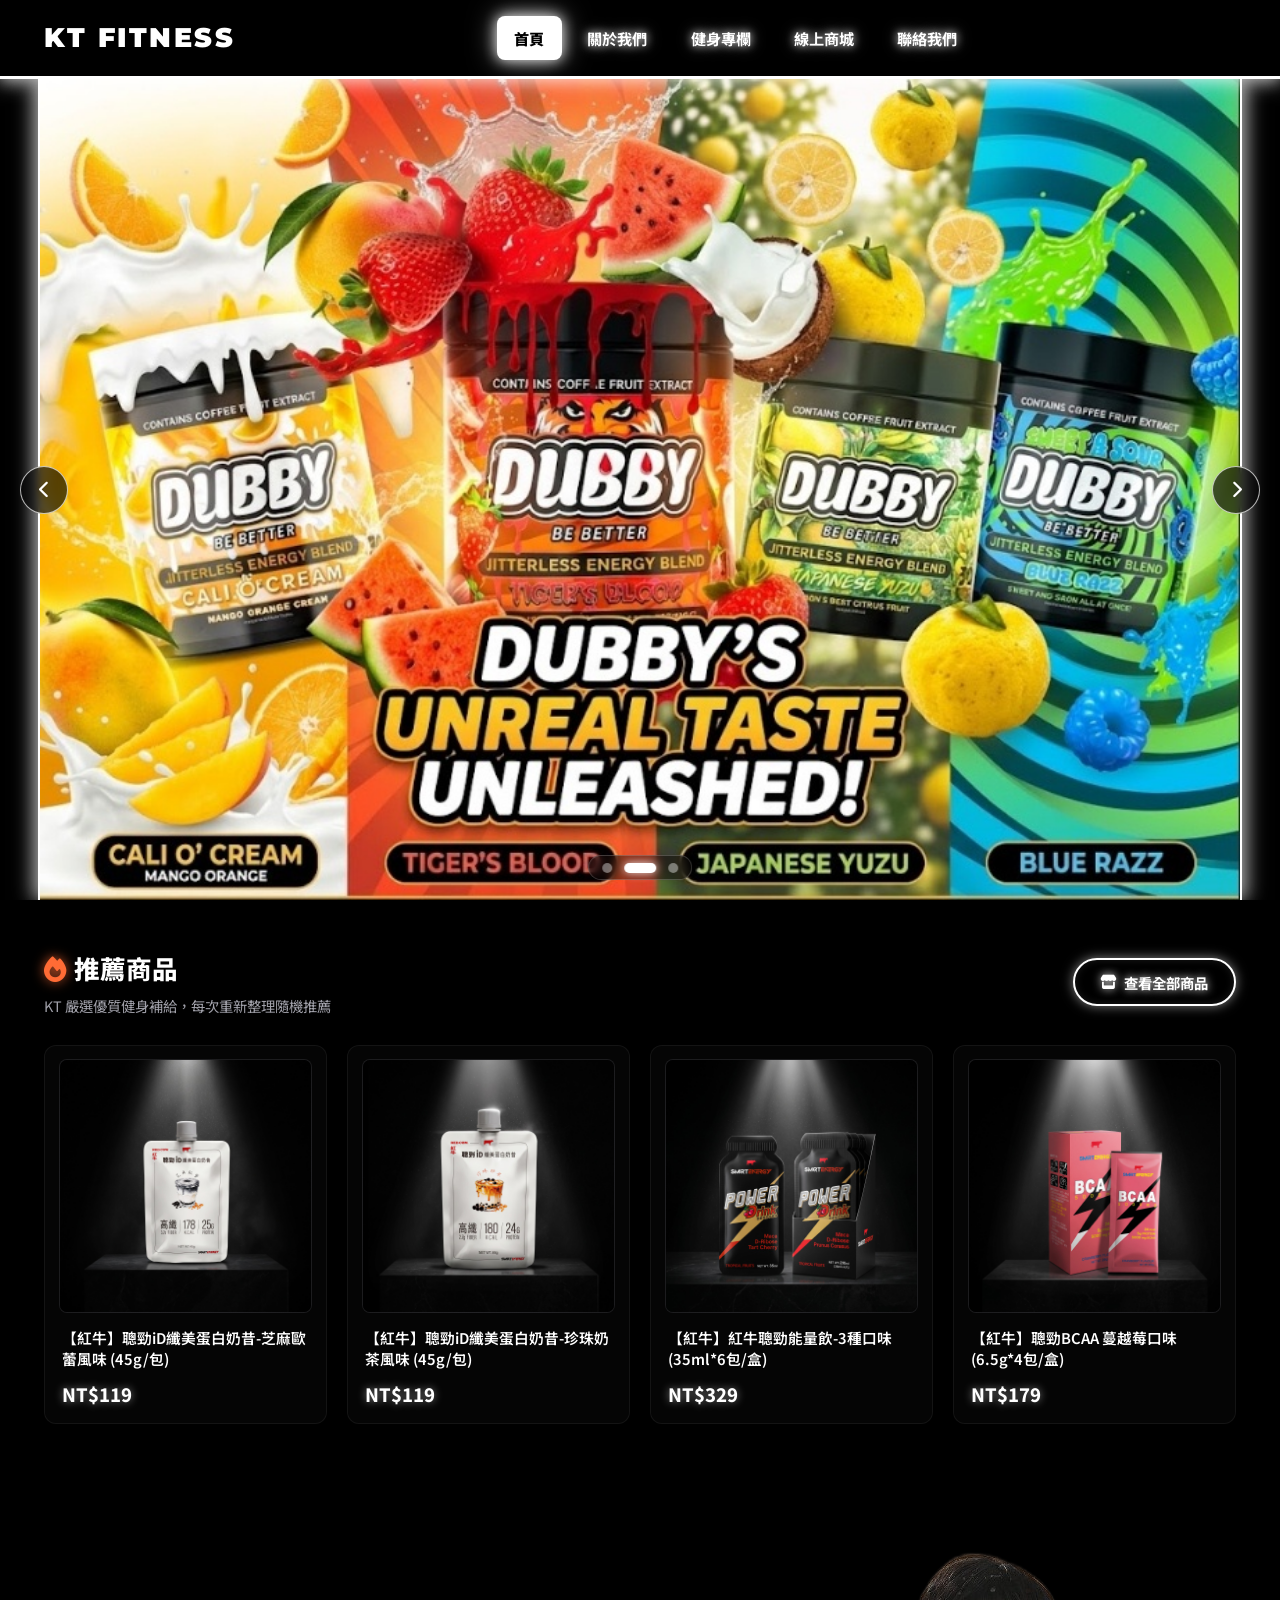
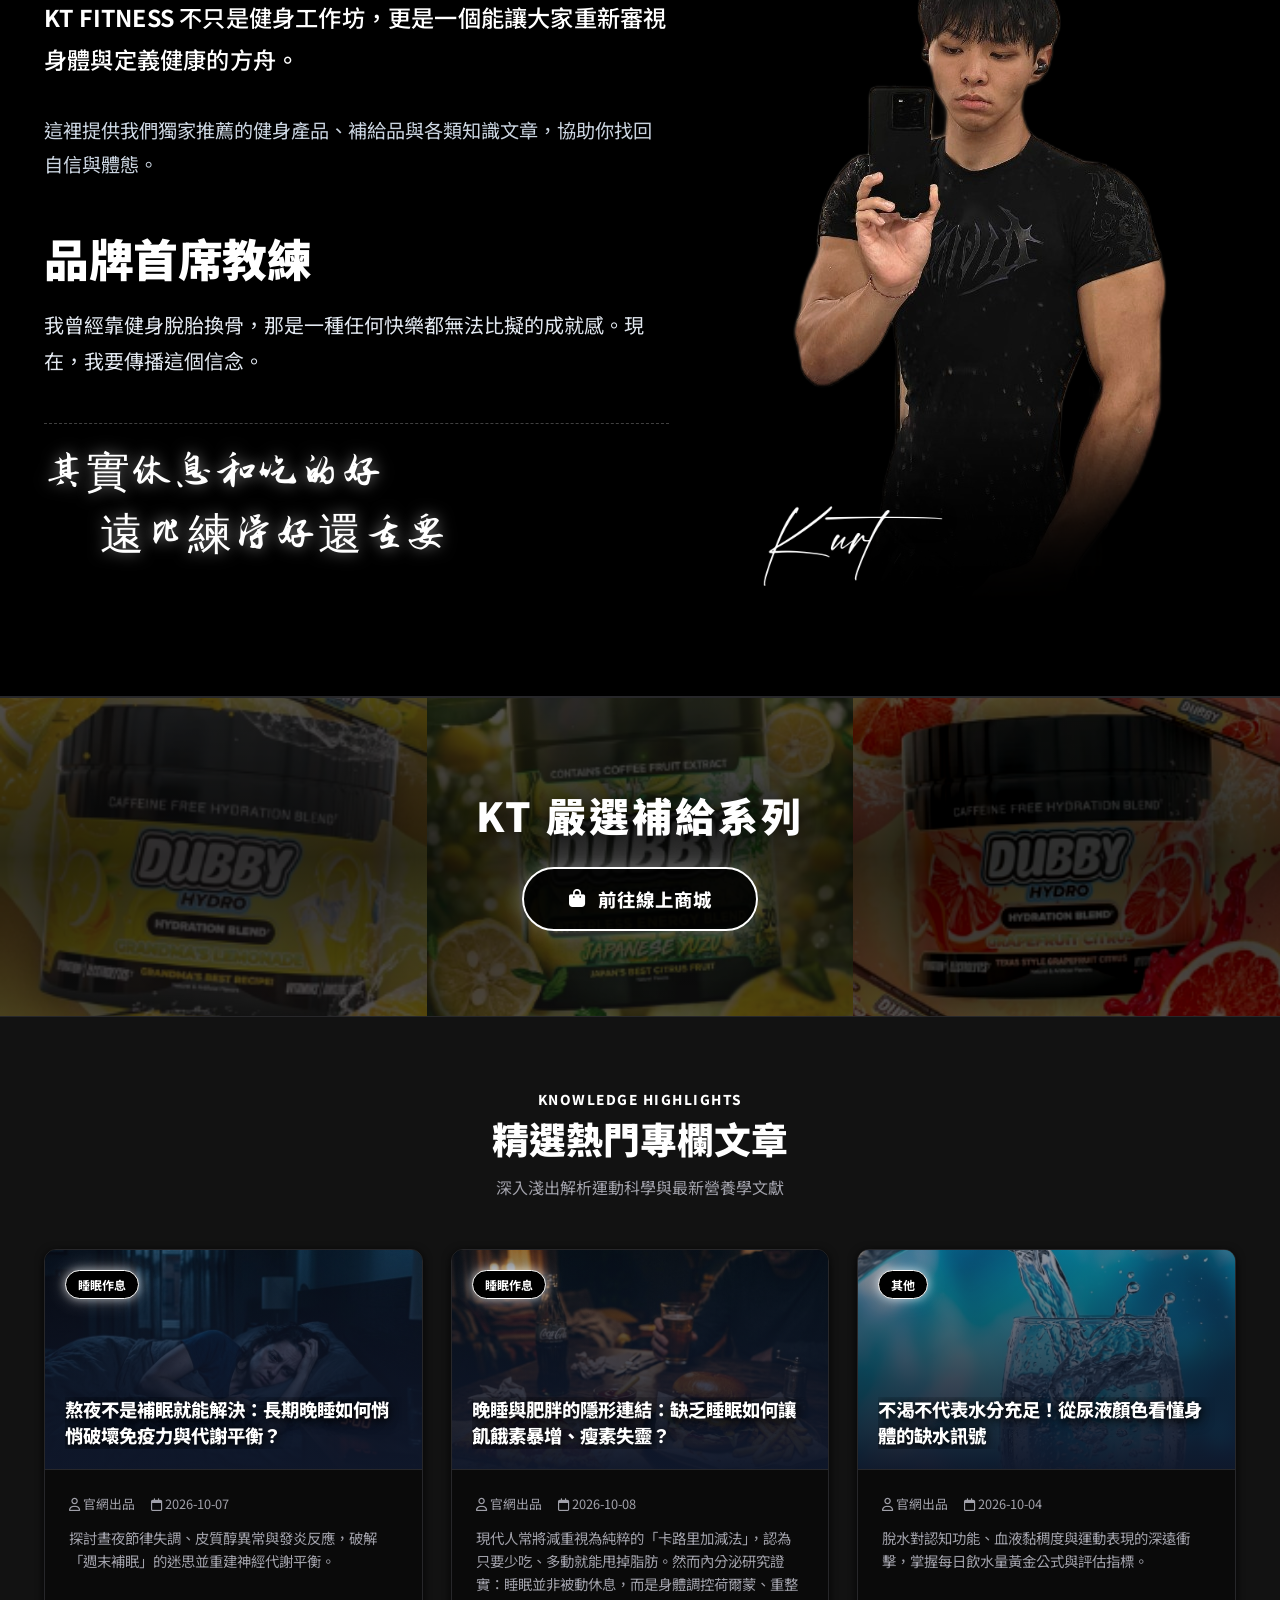
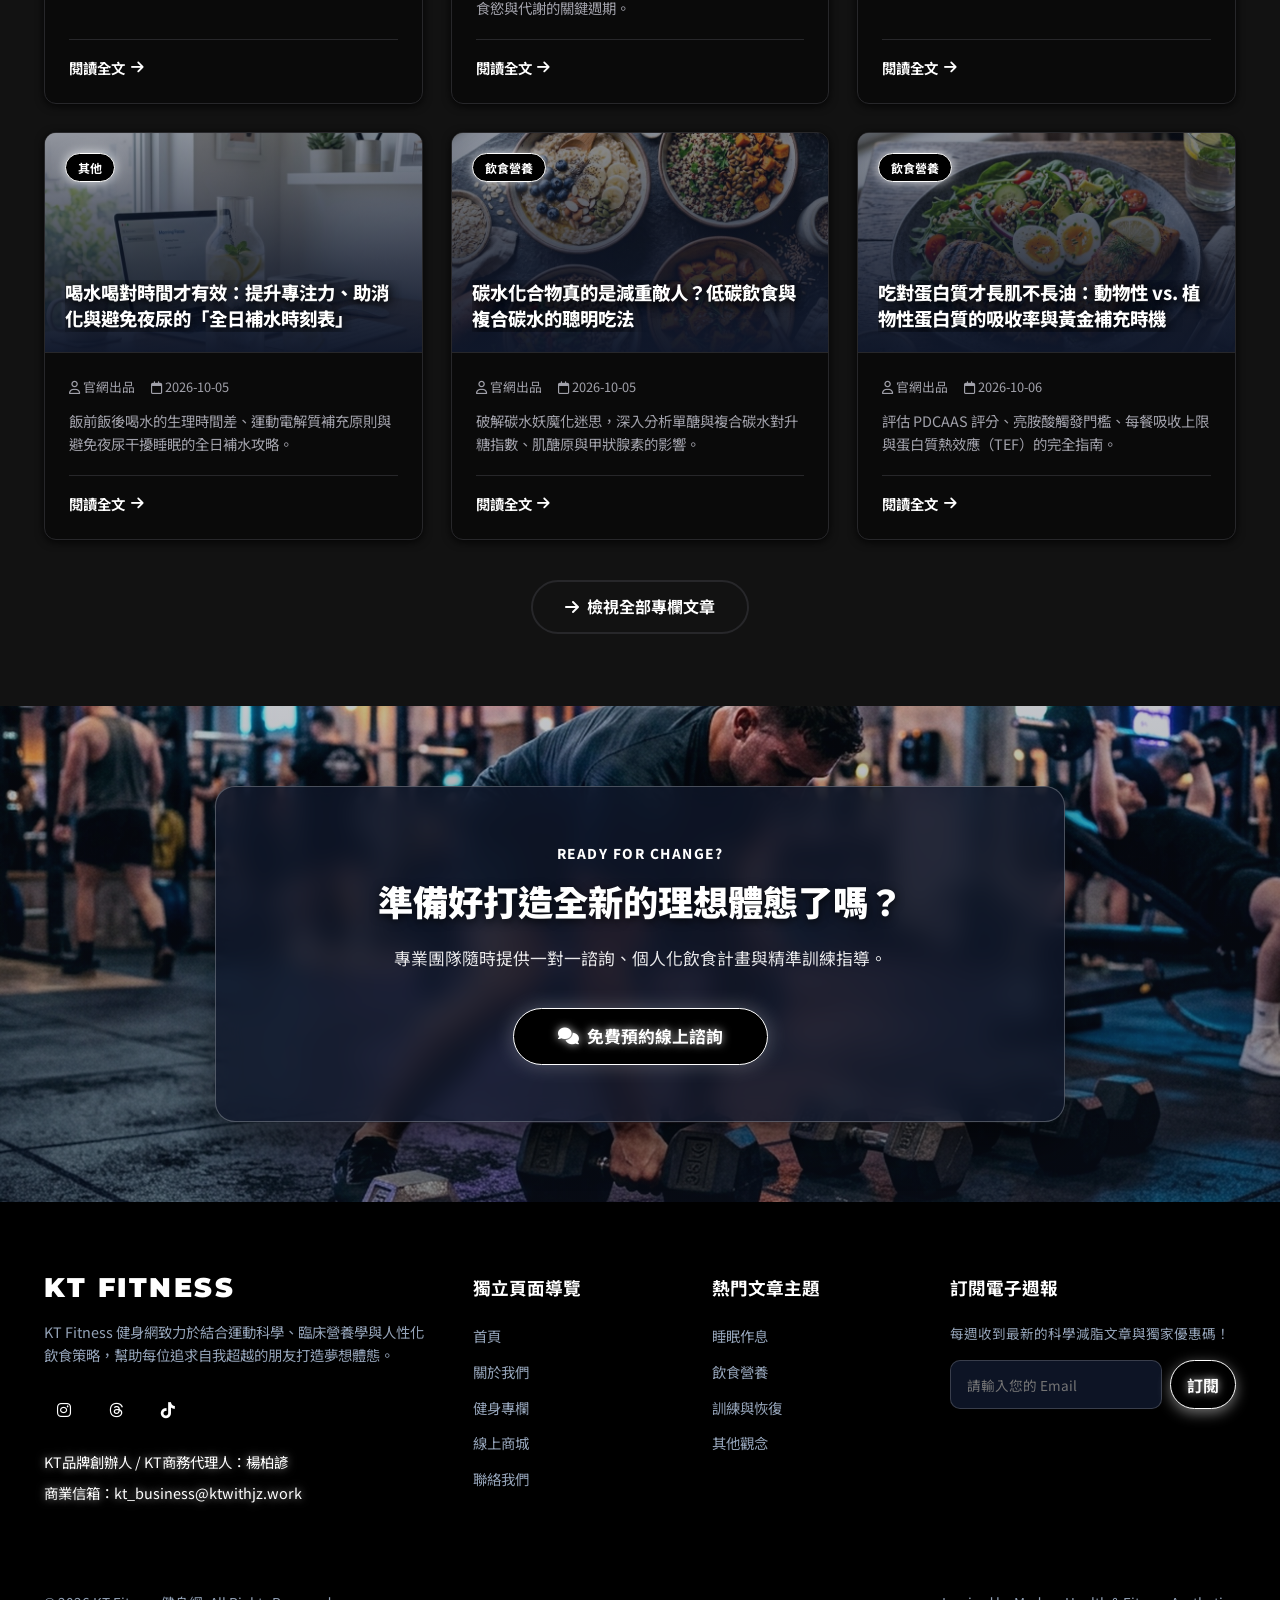
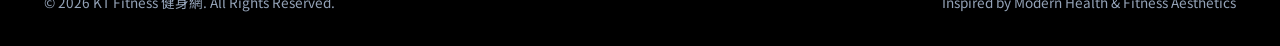
==== commit 75b69793: "feat: add 1on1 coaching btn, featured products section, fix mobile carousel height" ====
--- a/index.html
+++ b/index.html
@@ -212,6 +212,73 @@
     </script>
 
 
+    <!-- ==========================================================================
+         FEATURED PRODUCTS (RANDOM 4) - UNDER CAROUSEL
+         ========================================================================== -->
+    <section class="section" id="featuredProducts" style="padding-top: 3rem; padding-bottom: 2.5rem;">
+      <div class="container">
+        <div style="display: flex; align-items: center; justify-content: space-between; margin-bottom: 1.75rem; flex-wrap: wrap; gap: 1rem;">
+          <div>
+            <h2 style="font-size: 1.6rem; font-weight: 800; color: #ffffff; margin: 0 0 0.3rem;">
+              <i class="fas fa-fire" style="color: #ff6b35; margin-right: 0.5rem; text-shadow: 0 0 12px rgba(255,107,53,0.8);"></i>推薦商品
+            </h2>
+            <p style="font-size: 0.9rem; color: var(--text-muted); margin: 0;">KT 嚴選優質健身補給，每次重新整理隨機推薦</p>
+          </div>
+          <a href="shop.html" class="btn-primary" style="padding: 0.65rem 1.6rem; font-size: 0.9rem; background: #000; border: 2px solid #ffffff; color: #fff; text-shadow: 0 0 8px rgba(255,255,255,0.9); box-shadow: 0 0 12px rgba(255,255,255,0.5), inset 0 0 8px rgba(255,255,255,0.1); white-space: nowrap;">
+            <i class="fas fa-store"></i> 查看全部商品
+          </a>
+        </div>
+        <div class="store-grid featured-grid" id="featuredGrid"></div>
+      </div>
+    </section>
+    <script>
+      (function () {
+        const ALL_PRODUCTS = [
+          { code: 'R001', name: '【紅牛】聰勁iD纖美蛋白奶昔-地瓜穀物風味 (45g/包)', brand: '紅牛 RED COW', price: 119, img: 'r001.jpg', link: 'https://afflnk.site/track/clicks/5300/c627c2bc9b0425dcfe83ec23d62e9e44256f4cc163b2a0f90263b20571401de3c021e7e5593c99616c?t=https%253A%252F%252Fbuy.healthing.com.tw%252Fproducts%252F%25E3%2580%2590%25E7%25B4%2585%25E7%2589%259B%25E3%2580%2591%25E8%2581%25B0%25E5%258B%2581id%25E7%25BA%2596%25E7%25BE%258E%25E8%259B%258B%25E7%2599%25BD%25E5%25A5%25B6%25E6%2598%2594-%25E5%259C%25B0%25E7%2593%259C%25E7%25A9%2580%25E7%2589%25A9%25E9%25A2%25A8%25E5%2591%25B3' },
+          { code: 'R002', name: '【紅牛】聰勁iD纖美蛋白奶昔-芝麻歐蕾風味 (45g/包)', brand: '紅牛 RED COW', price: 119, img: 'r002.jpg', link: 'https://afftkr.site/track/clicks/5300/c627c2bc9b0425dcfe83ec23d62e9e44256f4cc163b2a0f90263b20571401de3c021e7e5593c99616c?t=https%253A%252F%252Fbuy.healthing.com.tw%252Fproducts%252F%25E3%2580%2590%25E7%25B4%2585%25E7%2589%259B%25E3%2580%2591%25E8%2581%25B0%25E5%258B%2581id%25E7%25BA%2596%25E7%25BE%258E%25E8%259B%258B%25E7%2599%25BD%25E5%25A5%25B6%25E6%2598%2594-%25E8%258A%259D%25E9%25BA%25BB%25E6%25AD%2590%25E8%2595%25BE%25E9%25A2%25A8%25E5%2591%25B3' },
+          { code: 'R003', name: '【紅牛】聰勁iD纖美蛋白奶昔-咖啡那堤風味 (45g/包)', brand: '紅牛 RED COW', price: 119, img: 'r003.jpg', link: 'https://aftck.com/track/clicks/5300/c627c2bc9b0425dcfe83ec23d62e9e44256f4cc163b2a0f90263b20571401de3c021e7e5593c99616c?t=https%253A%252F%252Fbuy.healthing.com.tw%252Fproducts%252F%25E3%2580%2590%25E7%25B4%2585%25E7%2589%259B%25E3%2580%2591%25E8%2581%25B0%25E5%258B%2581id%25E7%25BA%2596%25E7%25BE%258E%25E8%259B%258B%25E7%2599%25BD%25E5%25A5%25B6%25E6%2598%2594-%25E5%2592%2596%25E5%2595%25A1%25E9%2582%25A3%25E5%25A0%25A4%25E9%25A2%25A8%25E5%2591%25B3' },
+          { code: 'R004', name: '【紅牛】聰勁iD纖美蛋白奶昔-珍珠奶茶風味 (45g/包)', brand: '紅牛 RED COW', price: 119, img: 'r004.jpg', link: 'https://afftck.site/track/clicks/5300/c627c2bc9b0425dcfe83ec23d62e9e44256f4cc163b2a0f90263b20571401de3c021e7e5593c99616c?t=https%253A%252F%252Fbuy.healthing.com.tw%252Fproducts%252F%25E3%2580%2590%25E7%25B4%2585%25E7%2589%259B%25E3%2580%2591%25E8%2581%25B0%25E5%258B%2581id%25E7%25BA%2596%25E7%25BE%258E%25E8%259B%258B%25E7%2599%25BD%25E5%25A5%25B6%25E6%2598%2594-%25E7%258F%258D%25E7%258F%25A0%25E5%25A5%25B6%25E8%258C%25B6%25E9%25A2%25A8%25E5%2591%25B3' },
+          { code: 'R005', name: '【紅牛】聰勁iD纖美蛋白奶昔-莓果牛奶風味 (45g/包)', brand: '紅牛 RED COW', price: 119, img: 'r005.jpg', link: 'https://affclkr.online/track/clicks/5300/c627c2bc9b0425dcfe83ec23d62e9e44256f4cc163b2a0f90263b20571401de3c021e7e5593c99616c?t=https%253A%252F%252Fbuy.healthing.com.tw%252Fproducts%252F%25E3%2580%2590%25E7%25B4%2585%25E7%2589%259B%25E3%2580%2591%25E8%2581%25B0%25E5%258B%2581id%25E7%25BA%2596%25E7%25BE%258E%25E8%259B%258B%25E7%2599%25BD%25E5%25A5%25B6%25E6%2598%2594-%25E8%258E%2593%25E6%259E%259C%25E7%2589%259B%25E5%25A5%25B6%25E9%25A2%25A8%25E5%2591%25B3' },
+          { code: 'R006', name: '【紅牛】聰勁iD纖美蛋白奶昔-巧克力布朗尼風味 (45g/包)', brand: '紅牛 RED COW', price: 119, img: 'r006.jpg', link: 'https://twshop4coupon.com/track/clicks/5300/c627c2bc9b0425dcfe83ec23d62e9e44256f4cc163b2a0f90263b20571401de3c021e7e5593c99616c?t=https%253A%252F%252Fbuy.healthing.com.tw%252Fproducts%252F%25E8%2581%25B0%25E5%258B%2581id%25E7%25BA%2596%25E7%25BE%258E%25E8%259B%258B%25E7%2599%25BD%25E5%25A5%25B6%25E6%2598%2594-%25E5%25B7%25A7%25E5%2585%258B%25E5%258A%259B%25E5%25B8%2583%25E6%259C%2597%25E5%25B0%25BC%25E9%25A2%25A8%25E5%2591%25B3' },
+          { code: 'R007', name: '【紅牛】聰勁蛋白威化餅 (23.5gx8包/盒)', brand: '紅牛 RED COW', price: 259, img: 'r007.jpg', link: 'https://afftck.site/track/clicks/5300/c627c2bc9b0425dcfe83ec23d62e9e44256f4cc163b2a0f90263b20571401de3c021e7e5593c99616c?t=https%253A%252F%252Fbuy.healthing.com.tw%252Fproducts%252F%25E3%2580%2590%25E7%25B4%2585%25E7%2589%259B%25E3%2580%2591%25E8%2581%25B0%25E5%258B%2581%25E8%259B%258B%25E7%2599%25BD%25E5%25A8%2581%25E5%258C%2596%25E9%25A4%258523g' },
+          { code: 'R008', name: '【紅牛】聰勁蛋白穀脆粒 (20g/10入)可可', brand: '紅牛 RED COW', price: 290, img: 'r008.jpg', link: 'https://abzcoupon.com/track/clicks/5300/c627c2bc9b0425dcfe83ec23d62e9e44256f4cc163b2a0f90263b20571401de3c021e7e5593c99616c?t=https%253A%252F%252Fbuy.healthing.com.tw%252Fproducts%252F%25E3%2580%2590%25E7%25B4%2585%25E7%2589%259B%25E3%2580%2591%25E8%2581%25B0%25E5%258B%2581%25E8%259B%258B%25E7%2599%25BD%25E7%25A9%2580%25E8%2584%2586%25E7%25B2%259220g' },
+          { code: 'R010', name: '【紅牛】聰勁即溶乳清蛋白 (500g)', brand: '紅牛 RED COW', price: 699, img: 'r010.jpg', link: 'https://affclk.site/track/clicks/5300/c627c2bc9b0425dcfe83ec23d62e9e44256f4cc163b2a0f90263b20571401de3c021e7e5593c99616c?t=https%253A%252F%252Fbuy.healthing.com.tw%252Fproducts%252F%25E3%2580%2590%25E7%25B4%2585%25E7%2589%259B%25E3%2580%2591%25E8%2581%25B0%25E5%258B%2581%25E5%258D%25B3%25E6%25BA%25B6%25E4%25B9%25B3%25E6%25B8%2585%25E8%259B%258B%25E7%2599%25BD500g' },
+          { code: 'R011', name: '【紅牛】聰勁即溶乳清蛋白 (2磅)', brand: '紅牛 RED COW', price: 1185, img: 'r011.jpg', link: 'https://twcouponcenter.com/track/clicks/5300/c627c2bc9b0425dcfe83ec23d62e9e44256f4cc163b2a0f90263b20571401de3c021e7e5593c99616c?t=https%253A%252F%252Fbuy.healthing.com.tw%252Fproducts%252F%25E3%2580%2590%25E7%25B4%2585%25E7%2589%259B%25E3%2580%2591%25E8%2581%25B0%25E5%258B%2581%25E5%258D%25B3%25E6%25BA%25B6%25E4%25B9%25B3%25E6%25B8%2585%25E8%259B%258B%25E7%2599%25BD2%25E7%25A3%2585' },
+          { code: 'R013', name: '【紅牛】聰勁即溶分離乳清蛋白 (500g)', brand: '紅牛 RED COW', price: 799, img: 'r013.jpg', link: 'https://twshop4coupon.com/track/clicks/5300/c627c2bc9b0425dcfe83ec23d62e9e44256f4cc163b2a0f90263b20571401de3c021e7e5593c99616c?t=https%253A%252F%252Fbuy.healthing.com.tw%252Fproducts%252F%25E3%2580%2590%25E7%25B4%2585%25E7%2589%259B%25E3%2580%2591%25E8%2581%25B0%25E5%258B%2581%25E5%258D%25B3%25E6%25BA%25B6%25E5%2588%2586%25E9%259B%25A2%25E4%25B9%25B3%25E6%25B8%2585%25E8%259B%258B%25E7%2599%25BD500g' },
+          { code: 'R022', name: '【紅牛】紅牛聰勁能量飲-3種口味 (35ml*6包/盒)', brand: '紅牛 RED COW', price: 329, img: 'r022.jpg', link: 'https://affclkr.com/track/clicks/5300/c627c2bc9b0425dcfe83ec23d62e9e44256f4cc163b2a0f90263b20571401de3c021e7e5593c99616c?t=https%253A%252F%252Fbuy.healthing.com.tw%252Fproducts%252F%25E3%2580%2590%25E7%25B4%2585%25E7%2589%259B%25E3%2580%2591%25E7%25B4%2585%25E7%2589%259B%25E8%2581%25B0%25E5%258B%2581%25E8%2583%25BD%25E9%2587%258F%25E9%25A3%25B2-3%25E7%25A8%25AE%25E5%258F%25A3%25E5%2591%25B3' },
+          { code: 'R024', name: '【紅牛】聰勁BCAA 蔓越莓口味 (6.5g*4包/盒)', brand: '紅牛 RED COW', price: 179, img: 'r024.jpg', link: 'https://vbtrax.com/track/clicks/5300/c627c2bc9b0425dcfe83ec23d62e9e44256f4cc163b2a0f90263b20571401de3c021e7e5593c99616c?t=https%253A%252F%252Fbuy.healthing.com.tw%252Fproducts%252F%25E3%2580%2590%25E7%25B4%2585%25E7%2589%259B%25E3%2580%2591%25E8%2581%25B0%25E5%258B%2581bcaa%25E8%2594%2593%25E8%25B6%258A%25E8%258E%2593%25E5%258F%25A3%25E5%2591%25B365g' },
+          { code: 'R025', name: '【紅牛】聰勁BCAA 檸檬口味 (6.5g*4包/盒)', brand: '紅牛 RED COW', price: 179, img: 'r025.jpg', link: 'https://affclk.site/track/clicks/5300/c627c2bc9b0425dcfe83ec23d62e9e44256f4cc163b2a0f90263b20571401de3c021e7e5593c99616c?t=https%253A%252F%252Fbuy.healthing.com.tw%252Fproducts%252F%25E3%2580%2590%25E7%25B4%2585%25E7%2589%259B%25E3%2580%2591%25E8%2581%25B0%25E5%258B%2581bcaa%25E6%25AA%25B8%25E6%25AA%25AC%25E5%258F%25A3%25E5%2591%25B365g' },
+          { code: 'R026', name: '【紅牛】聰勁肌酸 (200g)', brand: '紅牛 RED COW', price: 599, img: 'r026.jpg', link: 'https://affone.site/track/clicks/5300/c627c2bc9b0425dcfe83ec23d62e9e44256f4cc163b2a0f90263b20571401de3c021e7e5593c99616c?t=https%253A%252F%252Fbuy.healthing.com.tw%252Fproducts%252F%25E3%2580%2590%25E7%25B4%2585%25E7%2589%259B%25E3%2580%2591%25E8%2581%25B0%25E5%258B%2581%25E8%2582%258C%25E9%2585%25B8200g' },
+          { code: 'T001', name: '【TERRA】戰神黑瑪卡3.0-EX', brand: 'TERRA', price: 698, img: 't001.jpg', link: 'https://afftck.com/track/clicks/9472/c627c2bc9b0425dcf18eec23d62e9e44256f4cc163b2a0f90e64b50771401de3c021e7e5593c99616c?t=https%253A%252F%252Fwww.terratw.com%252Fitem%252FAresMACA-EX-tw9iwi' },
+          { code: 'T002', name: '【TERRA】阿波羅加強版男性B群', brand: 'TERRA', price: 498, img: 't002.jpg', link: 'https://afftkr.site/track/clicks/9472/c627c2bc9b0425dcf18eec23d62e9e44256f4cc163b2a0f90e64b50771401de3c021e7e5593c99616c?t=https%253A%252F%252Fwww.terratw.com%252Fitem%252FApolloVitaminB' },
+          { code: 'T003', name: '【TERRA】睡神晚安酵素膠囊', brand: 'TERRA', price: 598, img: 't003.jpg', link: 'https://affclk.site/track/clicks/9472/c627c2bc9b0425dcf18eec23d62e9e44256f4cc163b2a0f90e64b50771401de3c021e7e5593c99616c?t=https%253A%252F%252Fwww.terratw.com%252Fitem%252FHypnosSleepEnzymes' }
+        ];
+
+        // Randomly pick 4 products
+        const shuffled = ALL_PRODUCTS.slice().sort(() => Math.random() - 0.5);
+        const featured = shuffled.slice(0, 4);
+        const fmt = n => 'NT$' + n.toLocaleString();
+
+        const grid = document.getElementById('featuredGrid');
+        grid.innerHTML = featured.map(p => `
+          <a href="${p.link}" target="_blank" rel="noopener noreferrer" class="store-card">
+            <div class="store-thumb">
+              <img src="${p.img}" alt="${p.name}" class="store-img" style="display:none;"
+                onerror="this.style.display='none'; if(this.nextElementSibling) this.nextElementSibling.style.display='flex';"
+                onload="this.style.display='block'; if(this.nextElementSibling) this.nextElementSibling.style.display='none';">
+              <div class="store-placeholder" style="display:flex;">
+                <i class="far fa-image"></i>
+                <span class="store-placeholder-text">預留圖片位</span>
+              </div>
+            </div>
+            <div class="store-info">
+              <h3 class="store-name" title="${p.name}">${p.name}</h3>
+              <div class="store-price">${fmt(p.price)}</div>
+            </div>
+          </a>
+        `).join('');
+      })();
+    </script>
 
     <!-- ==========================================================================
          BRAND HEAD COACH INTRO SECTION (UNDER CAROUSEL BANNER)
--- a/styles.css
+++ b/styles.css
@@ -1529,6 +1529,8 @@
   .hero-grid, .story-grid, .calc-body, .contact-grid {
     grid-template-columns: 1fr;
   }
+  .contact-grid .contact-form-box { order: -1; }
+  .contact-grid .contact-info-card { order: 1; }
   .footer-grid {
     grid-template-columns: 1fr 1fr;
   }
@@ -1857,6 +1859,20 @@
     margin: 0;
     border-left: none;
     border-right: none;
+    height: auto;
+    min-height: unset;
+  }
+  .carousel-track {
+    height: auto;
+  }
+  .carousel-slide {
+    height: auto;
+  }
+  .carousel-img {
+    width: 100%;
+    height: auto;
+    max-width: 100%;
+    object-fit: contain;
   }
   .carousel-arrow { width: 38px; height: 38px; font-size: 0.9rem; }
   .carousel-arrow.prev { left: 0.5rem; }
@@ -1933,14 +1949,38 @@
 .store-grid {
   display: grid;
   grid-template-columns: repeat(3, 1fr);
-  gap: 2.5rem 1rem;
-}
-.store-card { text-align: center; }
+  gap: 2rem 1.25rem;
+}
+/* Homepage featured section: 4 columns on desktop */
+.featured-grid {
+  grid-template-columns: repeat(4, 1fr);
+  gap: 1.5rem 1.25rem;
+}
+.store-card {
+  text-align: left;
+  display: flex;
+  flex-direction: column;
+  background: rgba(255, 255, 255, 0.02);
+  border: 1px solid rgba(255, 255, 255, 0.06);
+  border-radius: 12px;
+  padding: 0.85rem;
+  transition: var(--transition);
+  text-decoration: none;
+  color: inherit;
+  cursor: pointer;
+}
+.store-card:hover {
+  border-color: rgba(255, 255, 255, 0.3);
+  transform: translateY(-3px);
+  box-shadow: 0 8px 24px rgba(0, 0, 0, 0.5);
+}
 .store-thumb {
   position: relative;
   aspect-ratio: 1 / 1;
-  background: radial-gradient(circle at 50% 40%, #27272a, #0a0a0a 75%);
-  border: 1px solid #1f1f23;
+  width: 100%;
+  background: radial-gradient(circle at 50% 40%, #1c1c21, #09090b 80%);
+  border: 1px solid rgba(255, 255, 255, 0.08);
+  border-radius: 8px;
   display: flex;
   align-items: center;
   justify-content: center;
@@ -1948,59 +1988,122 @@
   transition: var(--transition);
 }
 .store-card:hover .store-thumb {
-  border-color: #fff;
-  box-shadow: 0 0 14px rgba(255,255,255,0.5);
-}
-.store-icon {
-  font-size: clamp(3.5rem, 7vw, 5.5rem);
+  border-color: rgba(255, 255, 255, 0.5);
+  box-shadow: 0 0 16px rgba(255, 255, 255, 0.15);
+}
+.store-thumb img {
+  width: 100%;
+  height: 100%;
+  object-fit: cover;
+  padding: 0;
   transition: transform 0.4s ease;
-  filter: drop-shadow(0 0 20px rgba(255,255,255,0.2));
-}
-.store-card:hover .store-icon { transform: scale(1.1); }
-.store-tag {
-  position: absolute;
-  top: 0;
-  left: 0;
-  background: #fff;
-  color: #000;
-  font-size: 0.7rem;
-  font-weight: 700;
-  padding: 0.3rem 0.5rem;
-  max-width: 90%;
-  text-align: left;
-}
-.store-cart-btn {
-  position: absolute;
-  right: 0.75rem;
-  bottom: 0.75rem;
-  width: 40px;
-  height: 40px;
-  border-radius: 50%;
-  border: 1px solid #fff;
-  background: #000;
+}
+.store-card:hover .store-thumb img {
+  transform: scale(1.06);
+}
+.store-placeholder {
+  display: flex;
+  flex-direction: column;
+  align-items: center;
+  justify-content: center;
+  gap: 0.5rem;
+  color: #71717a;
+  width: 100%;
+  height: 100%;
+  background: repeating-linear-gradient(45deg, rgba(255,255,255,0.01), rgba(255,255,255,0.01) 10px, transparent 10px, transparent 20px);
+}
+.store-placeholder i {
+  font-size: 2.5rem;
+  color: #52525b;
+}
+.store-placeholder-text {
+  font-size: 0.78rem;
+  color: #71717a;
+  letter-spacing: 0.5px;
+}
+.store-info {
+  padding: 0.85rem 0.2rem 0;
+  display: flex;
+  flex-direction: column;
+  flex-grow: 1;
+}
+.store-brand {
+  font-size: 0.75rem;
+  color: #a1a1aa;
+  font-weight: 600;
+  letter-spacing: 0.5px;
+  margin-bottom: 0.35rem;
+}
+.store-name {
+  font-size: 0.92rem;
+  font-weight: 600;
   color: #fff;
-  cursor: pointer;
-  opacity: 0;
-  transform: translateY(8px);
-  transition: var(--transition);
-  box-shadow: 0 0 10px rgba(255,255,255,0.6);
-}
-.store-card:hover .store-cart-btn { opacity: 1; transform: translateY(0); }
-.store-name { font-size: 0.92rem; font-weight: 500; color: #fff; margin: 0.9rem 0 0.35rem; line-height: 1.5; }
-.store-price { font-size: 1rem; font-weight: 800; color: #fff; text-shadow: 0 0 8px rgba(255,255,255,0.7); }
-.store-was { font-size: 0.85rem; color: var(--text-muted); text-decoration: line-through; }
+  margin: 0 0 0.65rem;
+  line-height: 1.45;
+  display: -webkit-box;
+  -webkit-line-clamp: 2;
+  -webkit-box-orient: vertical;
+  overflow: hidden;
+  min-height: 2.7rem;
+}
+.store-price {
+  font-size: 1.15rem;
+  font-weight: 800;
+  color: #fff;
+  text-shadow: 0 0 8px rgba(255, 255, 255, 0.5);
+  margin-top: auto;
+}
 .store-empty { grid-column: 1 / -1; text-align: center; color: var(--text-muted); padding: 3rem 0; }
 
 @media (max-width: 992px) {
-  .store-grid { grid-template-columns: repeat(2, 1fr); }
+  .store-grid {
+    grid-template-columns: repeat(2, 1fr);
+    gap: 1.5rem 1rem;
+  }
 }
 @media (max-width: 768px) {
-  .store-layout { grid-template-columns: 1fr; gap: 1.5rem; }
+  .store-layout { grid-template-columns: 1fr; gap: 1.25rem; }
   .store-sidebar { position: static; }
-  .cat-list { display: flex; flex-wrap: wrap; gap: 0.25rem 1rem; }
-  .cat-sub { display: none !important; }
+  .cat-list { display: flex; flex-wrap: wrap; gap: 0.4rem 0.4rem; align-items: center; }
+  .cat-list > li { margin-bottom: 0; flex: 0 0 auto; }
+  /* flatten groups so the toggle links sit in the same row as 全部 / 其他 */
+  .cat-group { display: contents; }
+  .cat-group > .cat-toggle { flex: 0 0 auto; white-space: nowrap; gap: 0.3rem; }
+  .cat-sub { display: none; width: 100%; flex-wrap: wrap; gap: 0.4rem 0.5rem; padding-left: 0; margin: 0.1rem 0 0; }
+  .cat-group.open > .cat-sub { display: flex; }
+  .cat-group:nth-child(2) > .cat-sub { order: 10; }
+  .cat-group:nth-child(3) > .cat-sub { order: 11; }
+  .cat-link {
+    font-size: 0.85rem;
+    padding: 0.4rem 0.85rem;
+    background: rgba(255, 255, 255, 0.05);
+    border-radius: 20px;
+    border: 1px solid rgba(255, 255, 255, 0.1);
+    white-space: nowrap;
+  }
+  .cat-link.active {
+    background: #fff;
+    color: #000 !important;
+    font-weight: 700;
+  }
   .cat-link i { display: none; }
-  .store-cart-btn { opacity: 1; transform: none; }
+  .cat-toggle i { display: inline-block; font-size: 0.6rem; padding: 0; }
+  .cat-link.active i { color: #000; }
+  .store-grid,
+  .featured-grid {
+    grid-template-columns: repeat(2, 1fr);
+    gap: 1rem 0.65rem;
+  }
+  .store-card {
+    padding: 0.6rem;
+  }
+  .store-name {
+    font-size: 0.85rem;
+    min-height: 2.5rem;
+  }
+  .store-price {
+    font-size: 1rem;
+  }
 }
 
 /* ==========================================================================
@@ -2973,3 +3076,24 @@
 }
 
 
+
+/* ==========================================================================
+   ABOUT PAGE (MOBILE): text first, background-removed photo below
+   ========================================================================== */
+.coach-photo-mobile { display: none; }
+@media (max-width: 768px) {
+  .coach-grid { grid-template-columns: 1fr; gap: 1.75rem; }
+  .coach-grid > .coach-photo-box { order: 2; display: flex; justify-content: center; }
+  .coach-grid > div:not(.coach-photo-box) { order: 1; }
+  .coach-photo-desktop { display: none !important; }
+  .coach-photo-mobile {
+    display: block;
+    width: 100%;
+    max-width: 340px;
+    height: auto;
+    margin: 0 auto;
+    -webkit-mask-image: linear-gradient(to bottom, #000 82%, transparent 100%);
+    mask-image: linear-gradient(to bottom, #000 82%, transparent 100%);
+    filter: drop-shadow(0 0 22px rgba(255, 255, 255, 0.12));
+  }
+}
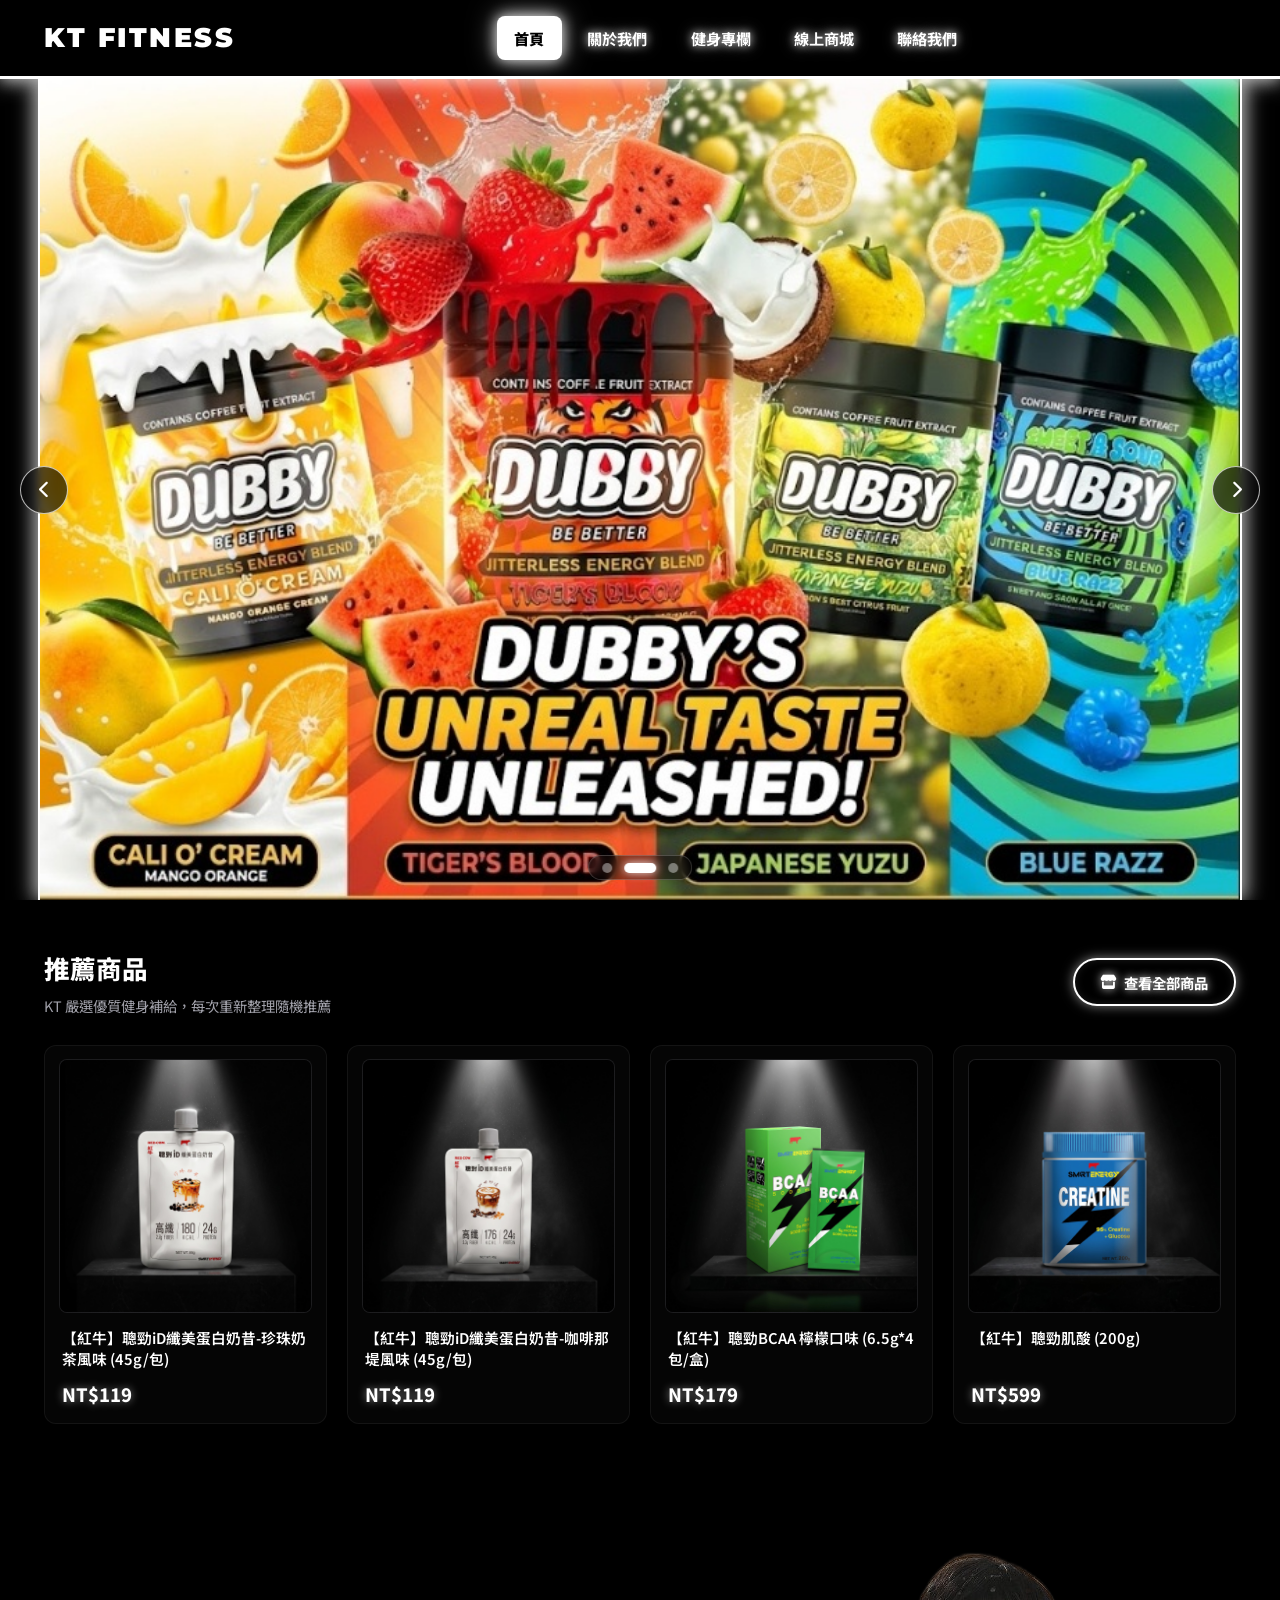
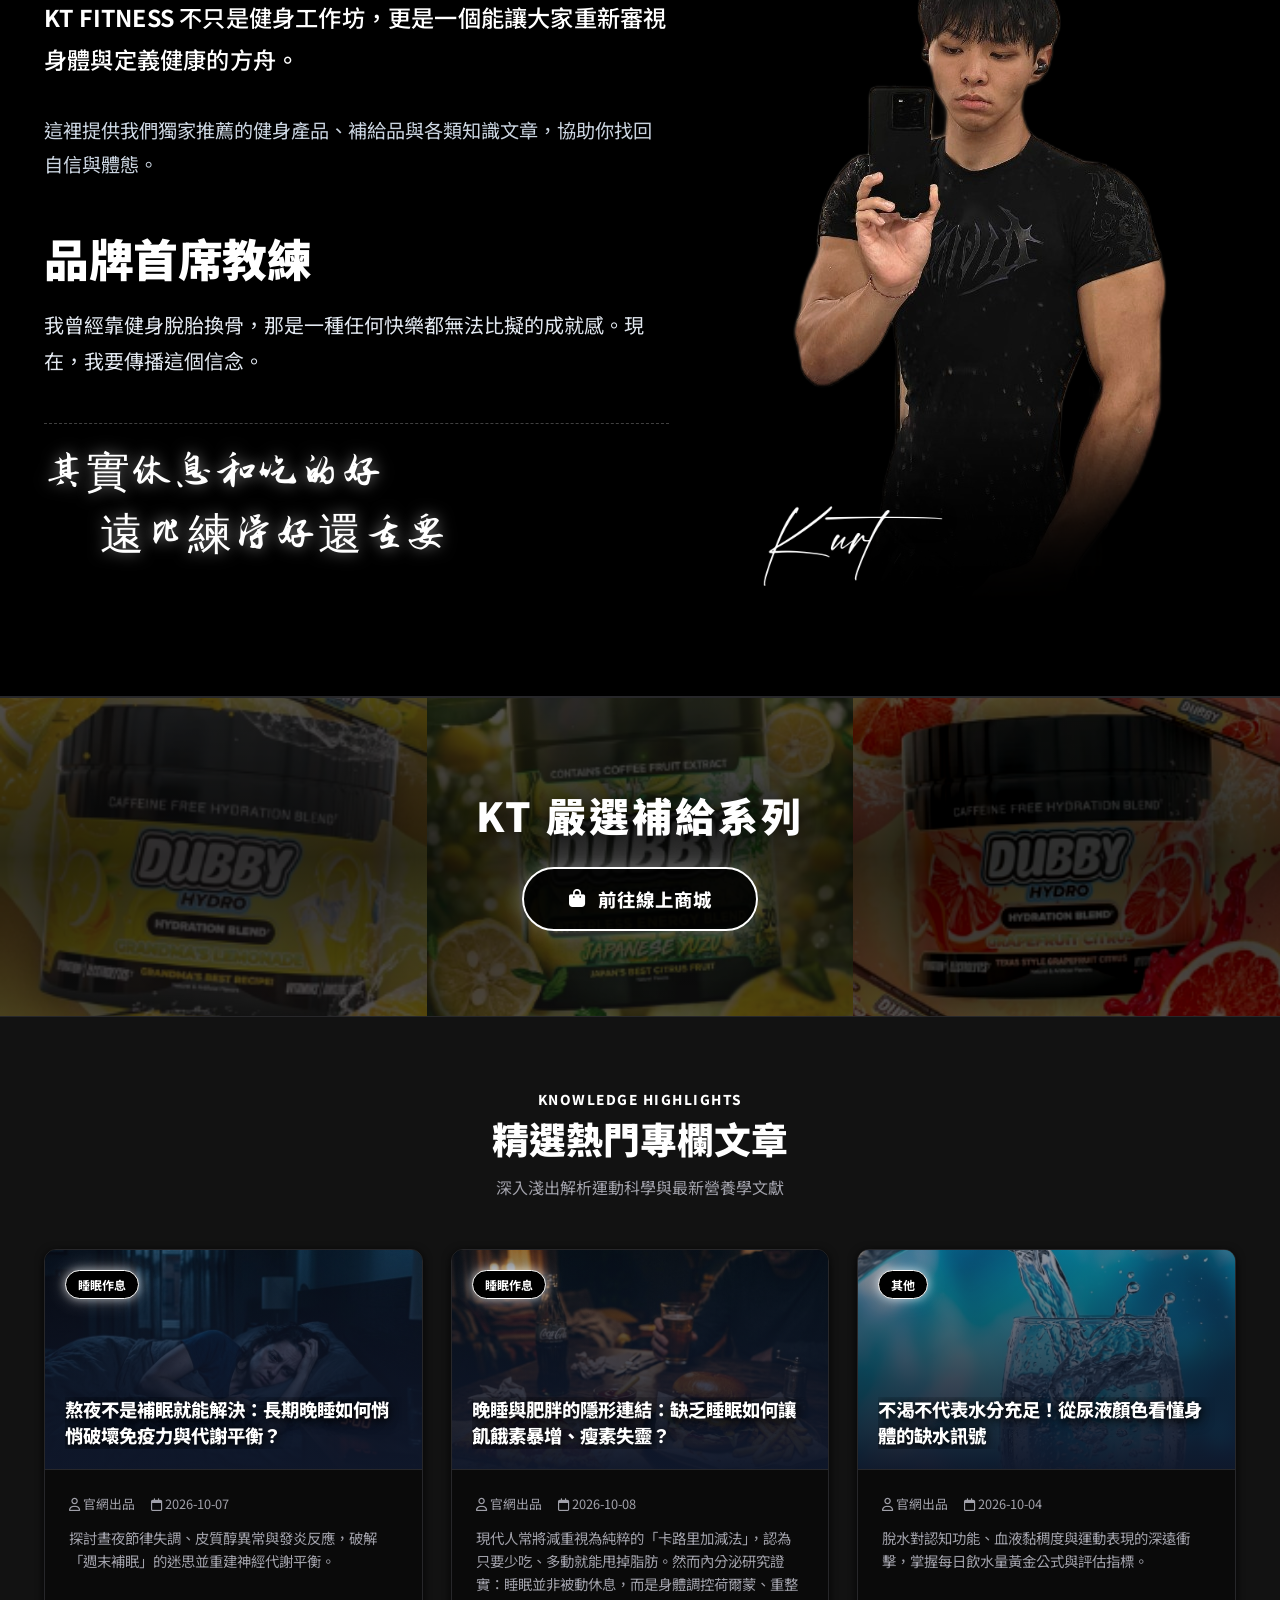
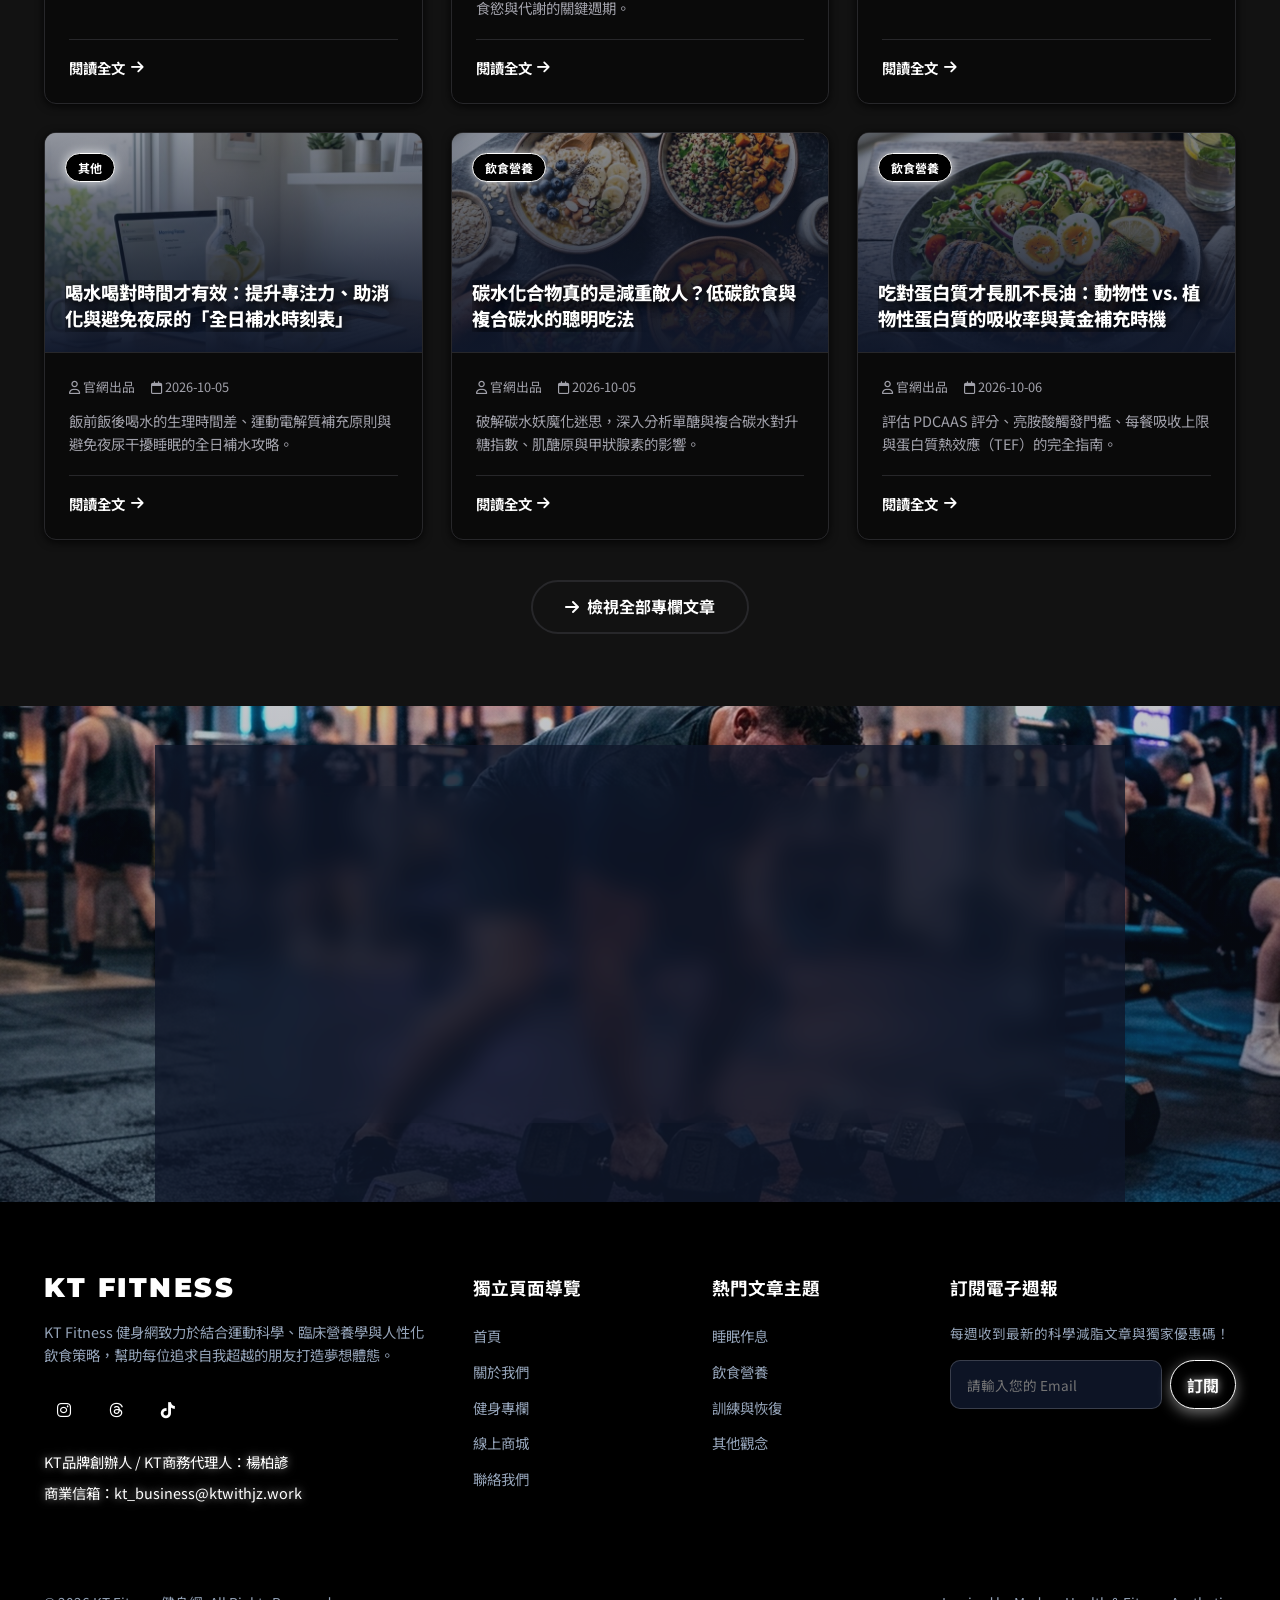
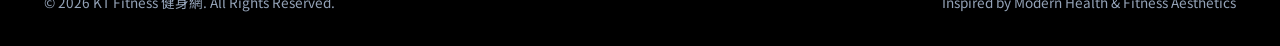
==== commit 71ffbf45: "fix: remove fire icon from featured products heading" ====
--- a/index.html
+++ b/index.html
@@ -220,7 +220,7 @@
         <div style="display: flex; align-items: center; justify-content: space-between; margin-bottom: 1.75rem; flex-wrap: wrap; gap: 1rem;">
           <div>
             <h2 style="font-size: 1.6rem; font-weight: 800; color: #ffffff; margin: 0 0 0.3rem;">
-              <i class="fas fa-fire" style="color: #ff6b35; margin-right: 0.5rem; text-shadow: 0 0 12px rgba(255,107,53,0.8);"></i>推薦商品
+              推薦商品
             </h2>
             <p style="font-size: 0.9rem; color: var(--text-muted); margin: 0;">KT 嚴選優質健身補給，每次重新整理隨機推薦</p>
           </div>
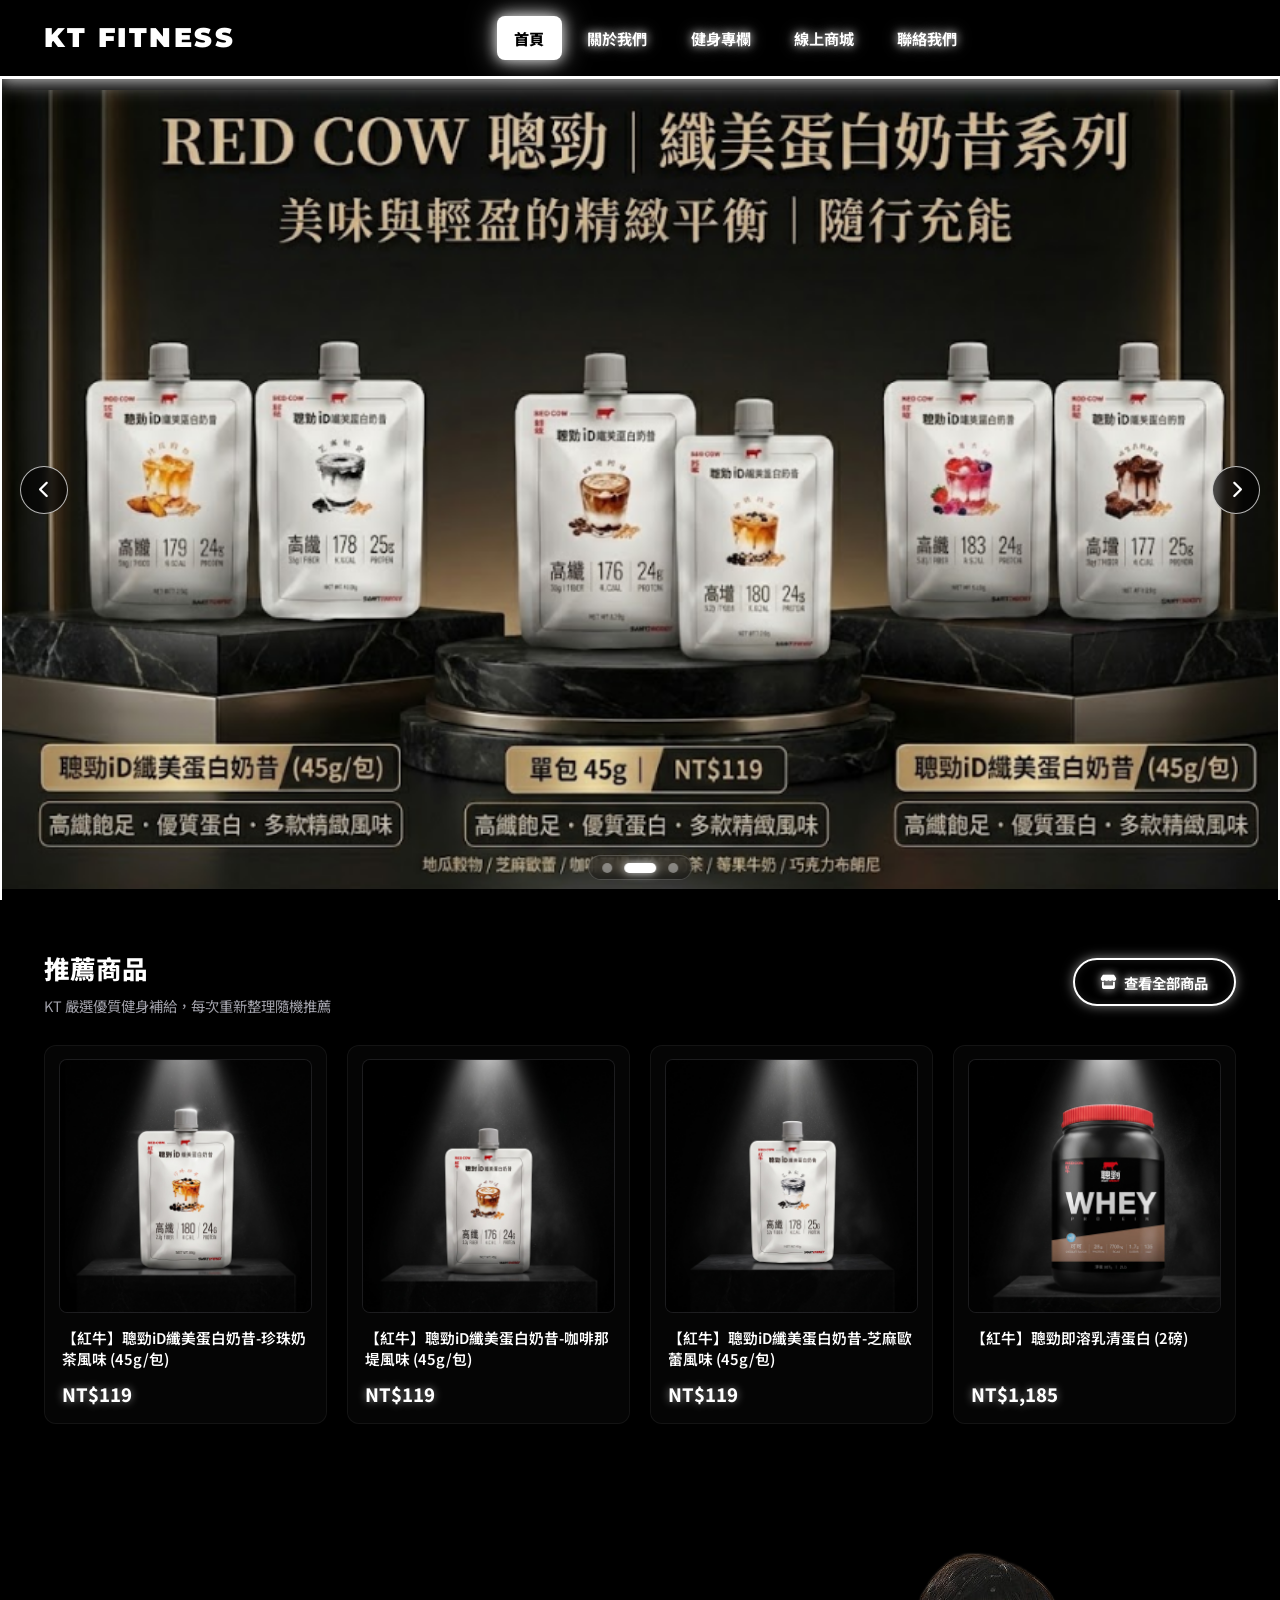
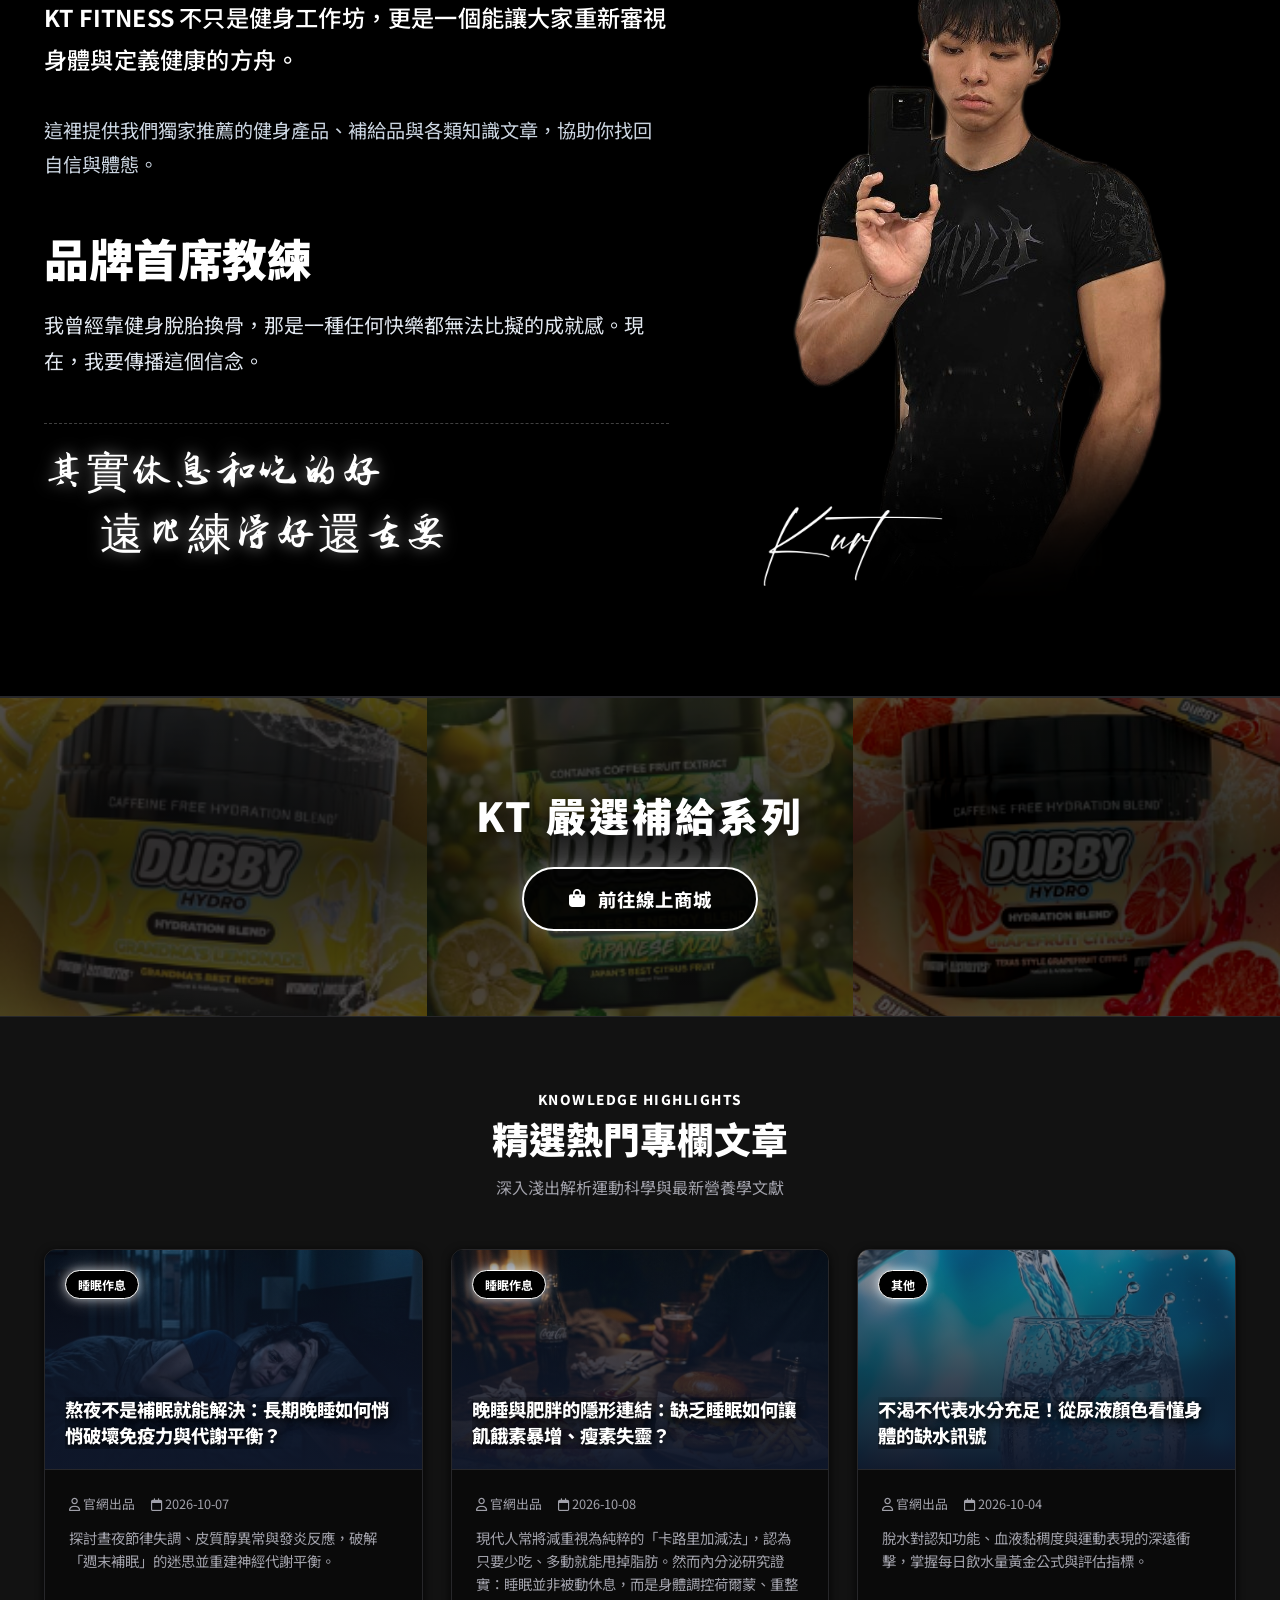
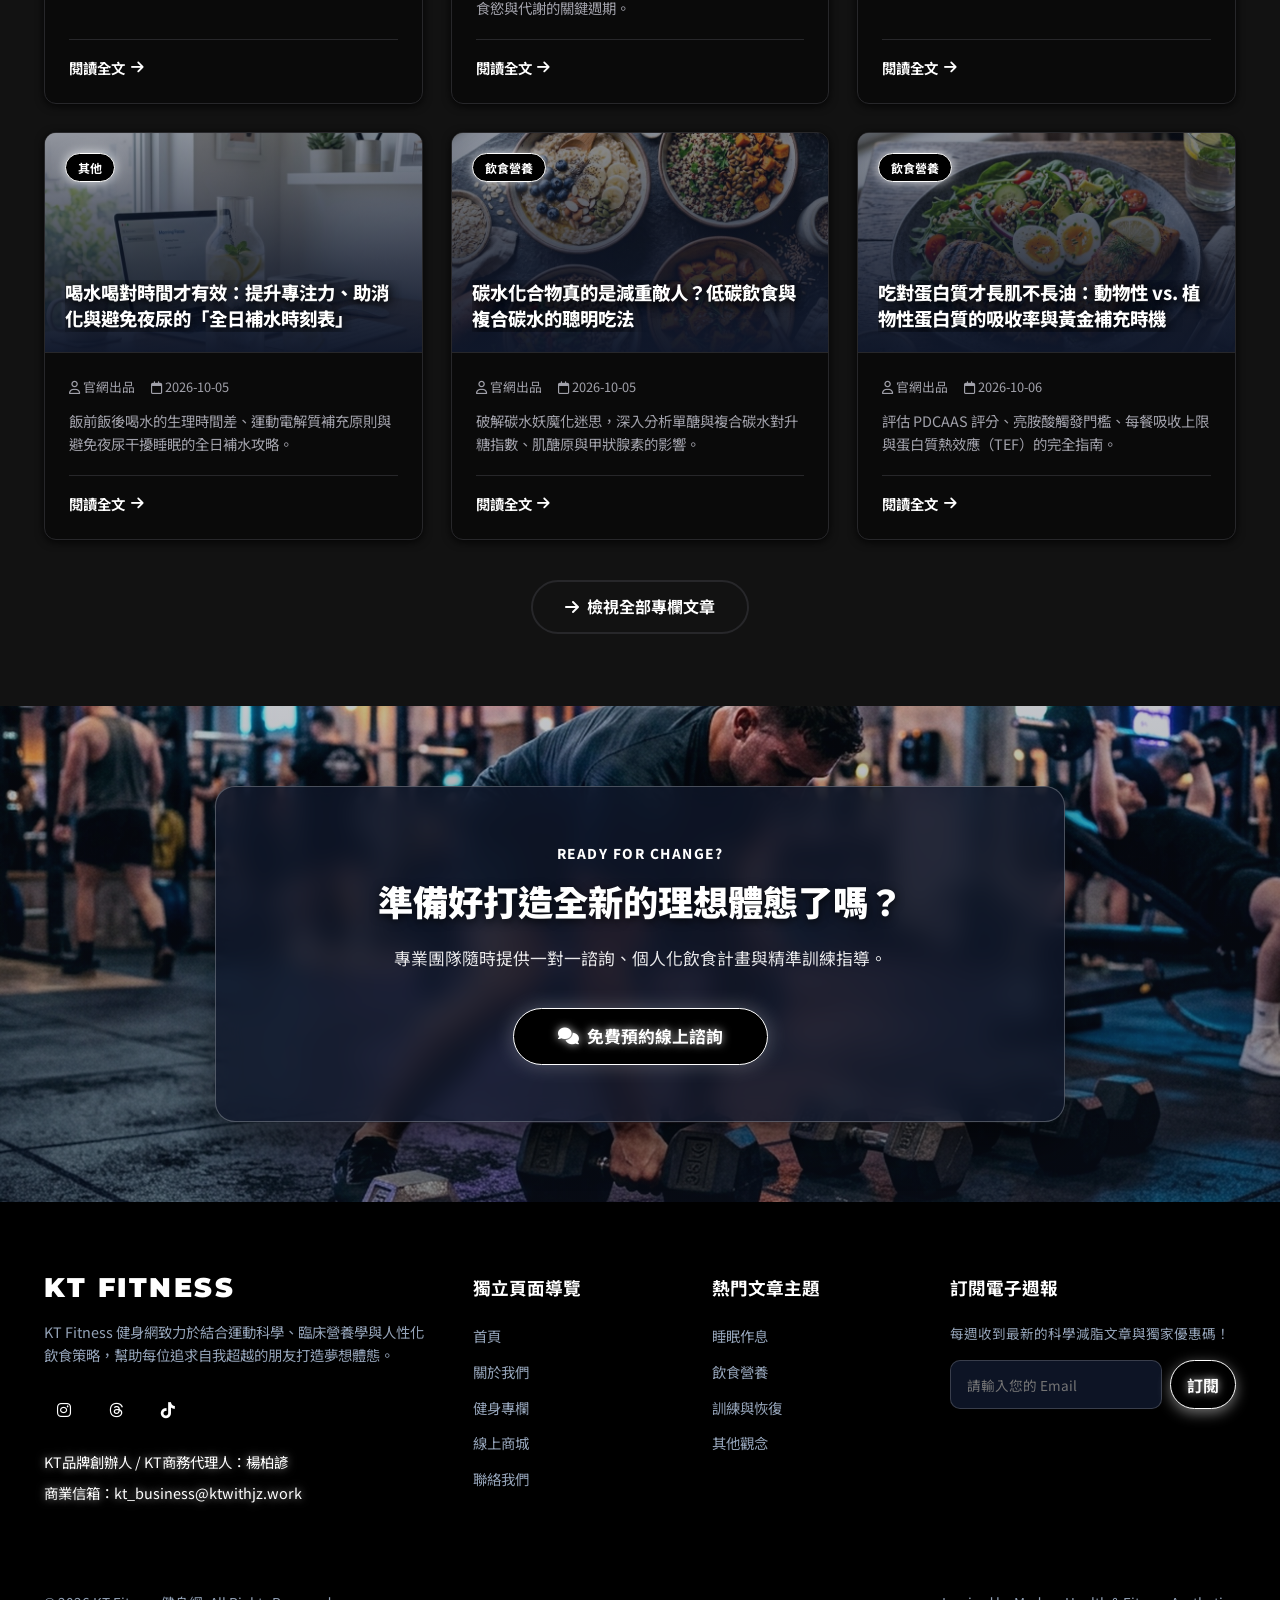
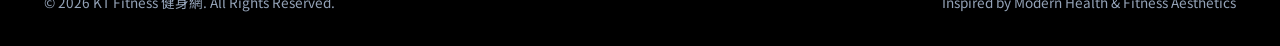
==== commit 66528ff4: "feat: replace hero carousel with 3 new ads" ====
--- a/index.html
+++ b/index.html
@@ -1,4 +1,4 @@
-<!DOCTYPE html>
+﻿<!DOCTYPE html>
 <html lang="zh-TW">
 <head>
   <meta charset="UTF-8">
@@ -67,27 +67,27 @@
 
         <!-- Clone of Slide 3 (for seamless backward loop) -->
         <div class="carousel-slide clone" aria-hidden="true">
-          <img src="banner-3.jpg?v=1" alt="" class="carousel-img">
-        </div>
-
-        <!-- Slide 1: DUBBY Shaker Bottle -->
+          <img src="ad-3.png?v=2" alt="" class="carousel-img">
+        </div>
+
+        <!-- Slide 1: RED COW Whey -->
         <div class="carousel-slide" role="group" aria-label="第 1 頁，共 3 頁">
-          <img src="banner-1.jpg?v=1" alt="DUBBY Shaker Bottle - POWDER-TO-PERFORMANCE" class="carousel-img">
-        </div>
-
-        <!-- Slide 2: DUBBY Energy Blend -->
+          <img src="ad-1.png?v=2" alt="RED COW 聰勁 全系列乳清蛋白" class="carousel-img">
+        </div>
+
+        <!-- Slide 2: RED COW Shake -->
         <div class="carousel-slide" role="group" aria-label="第 2 頁，共 3 頁">
-          <img src="banner-2.jpg?v=1" alt="DUBBY Jitterless Energy Blend - UNREAL TASTE UNLEASHED!" class="carousel-img">
-        </div>
-
-        <!-- Slide 3: DUBBY Hydro Collection -->
+          <img src="ad-2.png?v=2" alt="RED COW 聰勁 纖美蛋白奶昔系列" class="carousel-img">
+        </div>
+
+        <!-- Slide 3: TEAM JOINED Gear -->
         <div class="carousel-slide" role="group" aria-label="第 3 頁，共 3 頁">
-          <img src="banner-3.jpg?v=1" alt="DUBBY Hydro Collection - ZERO CAFFEINE HYDRATION BLEND" class="carousel-img">
+          <img src="ad-3.png?v=2" alt="TEAM JOINED 專業訓練護具系列" class="carousel-img">
         </div>
 
         <!-- Clone of Slide 1 (for seamless forward loop) -->
         <div class="carousel-slide clone" aria-hidden="true">
-          <img src="banner-1.jpg?v=1" alt="" class="carousel-img">
+          <img src="ad-1.png?v=2" alt="" class="carousel-img">
         </div>
 
       </div>
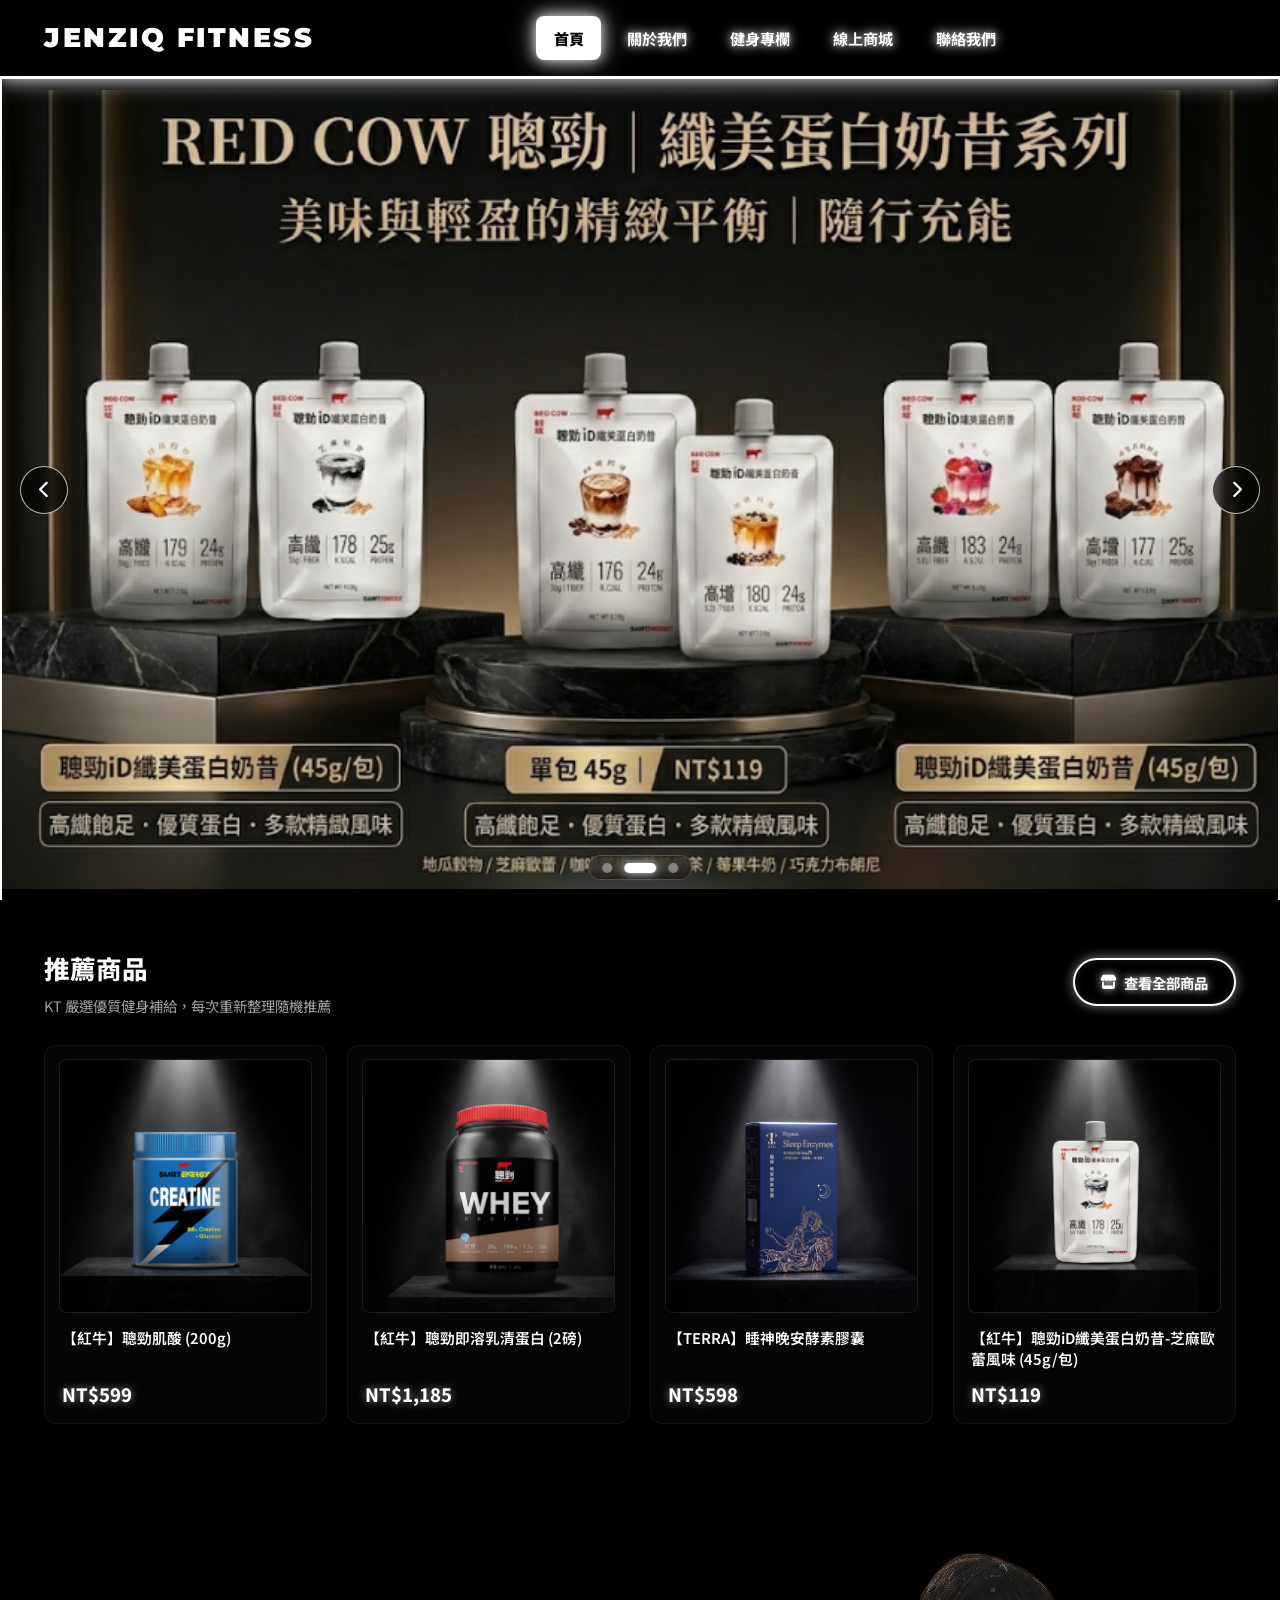
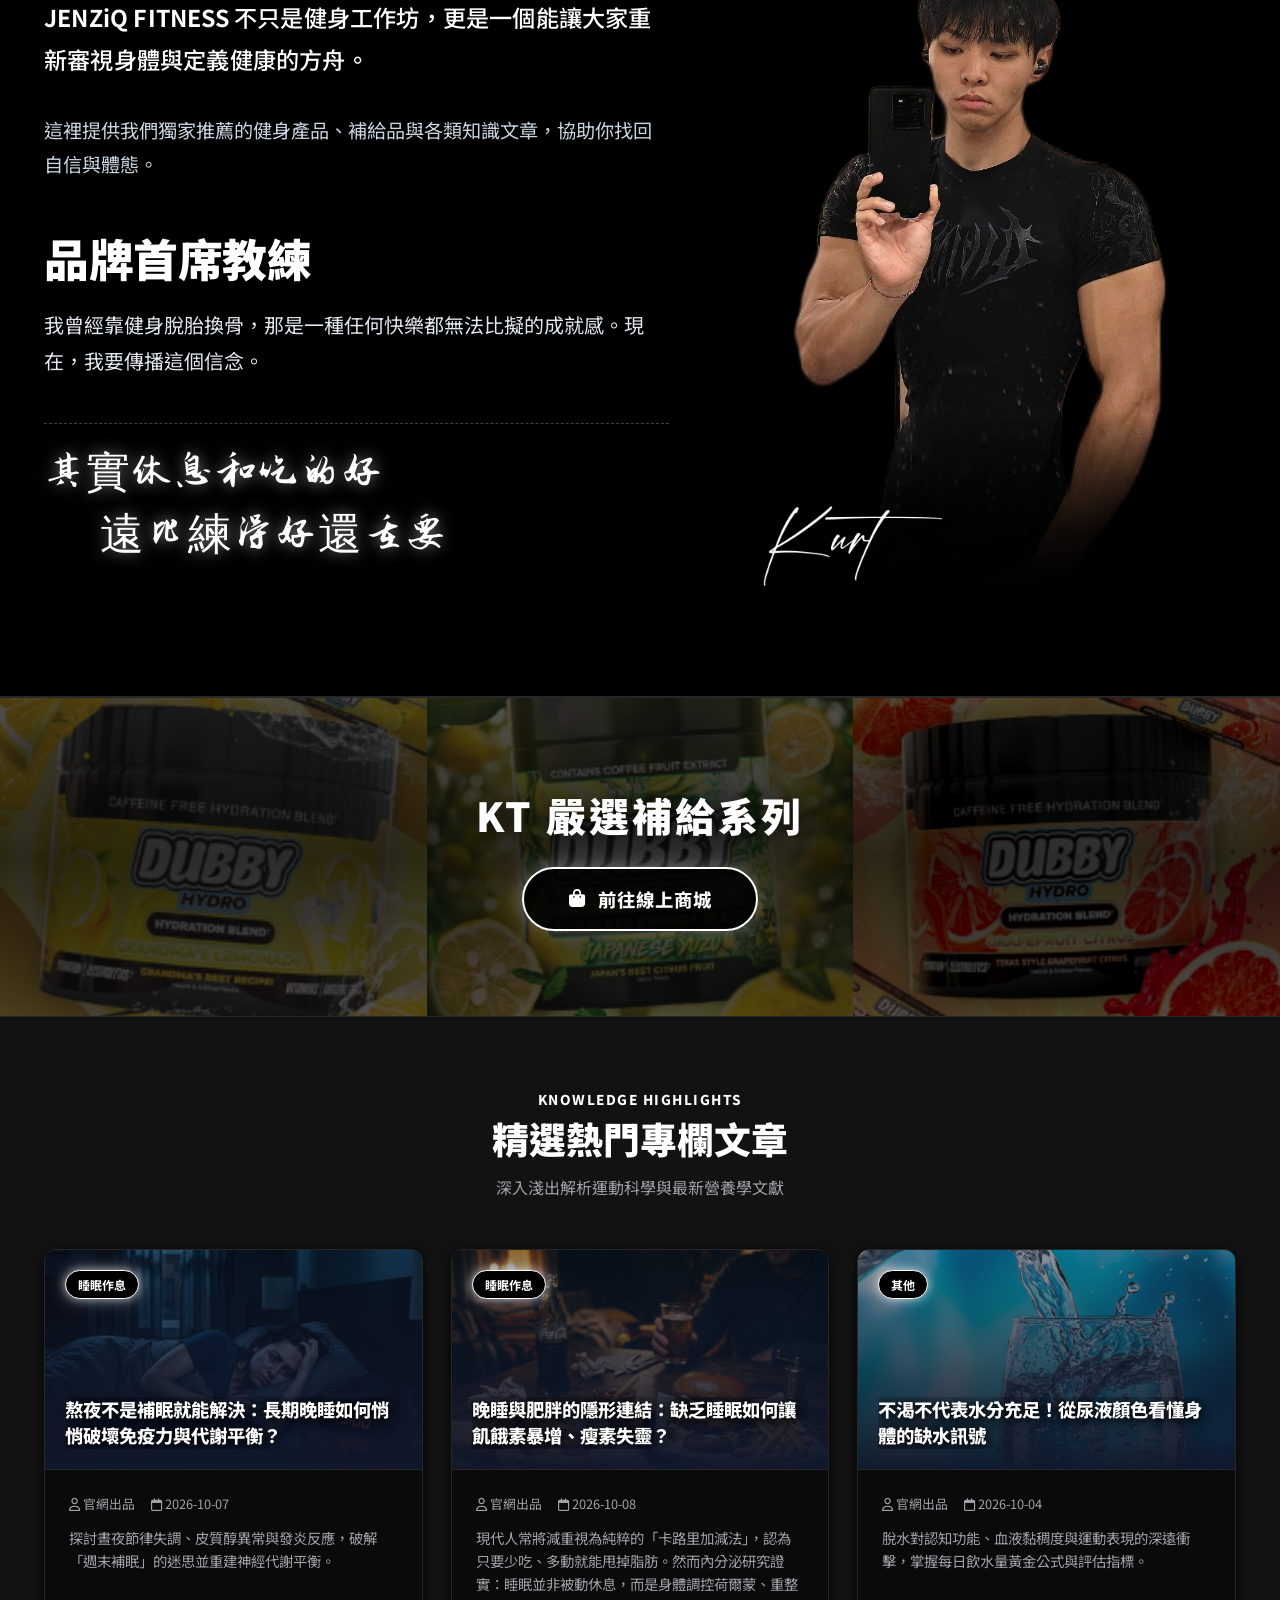
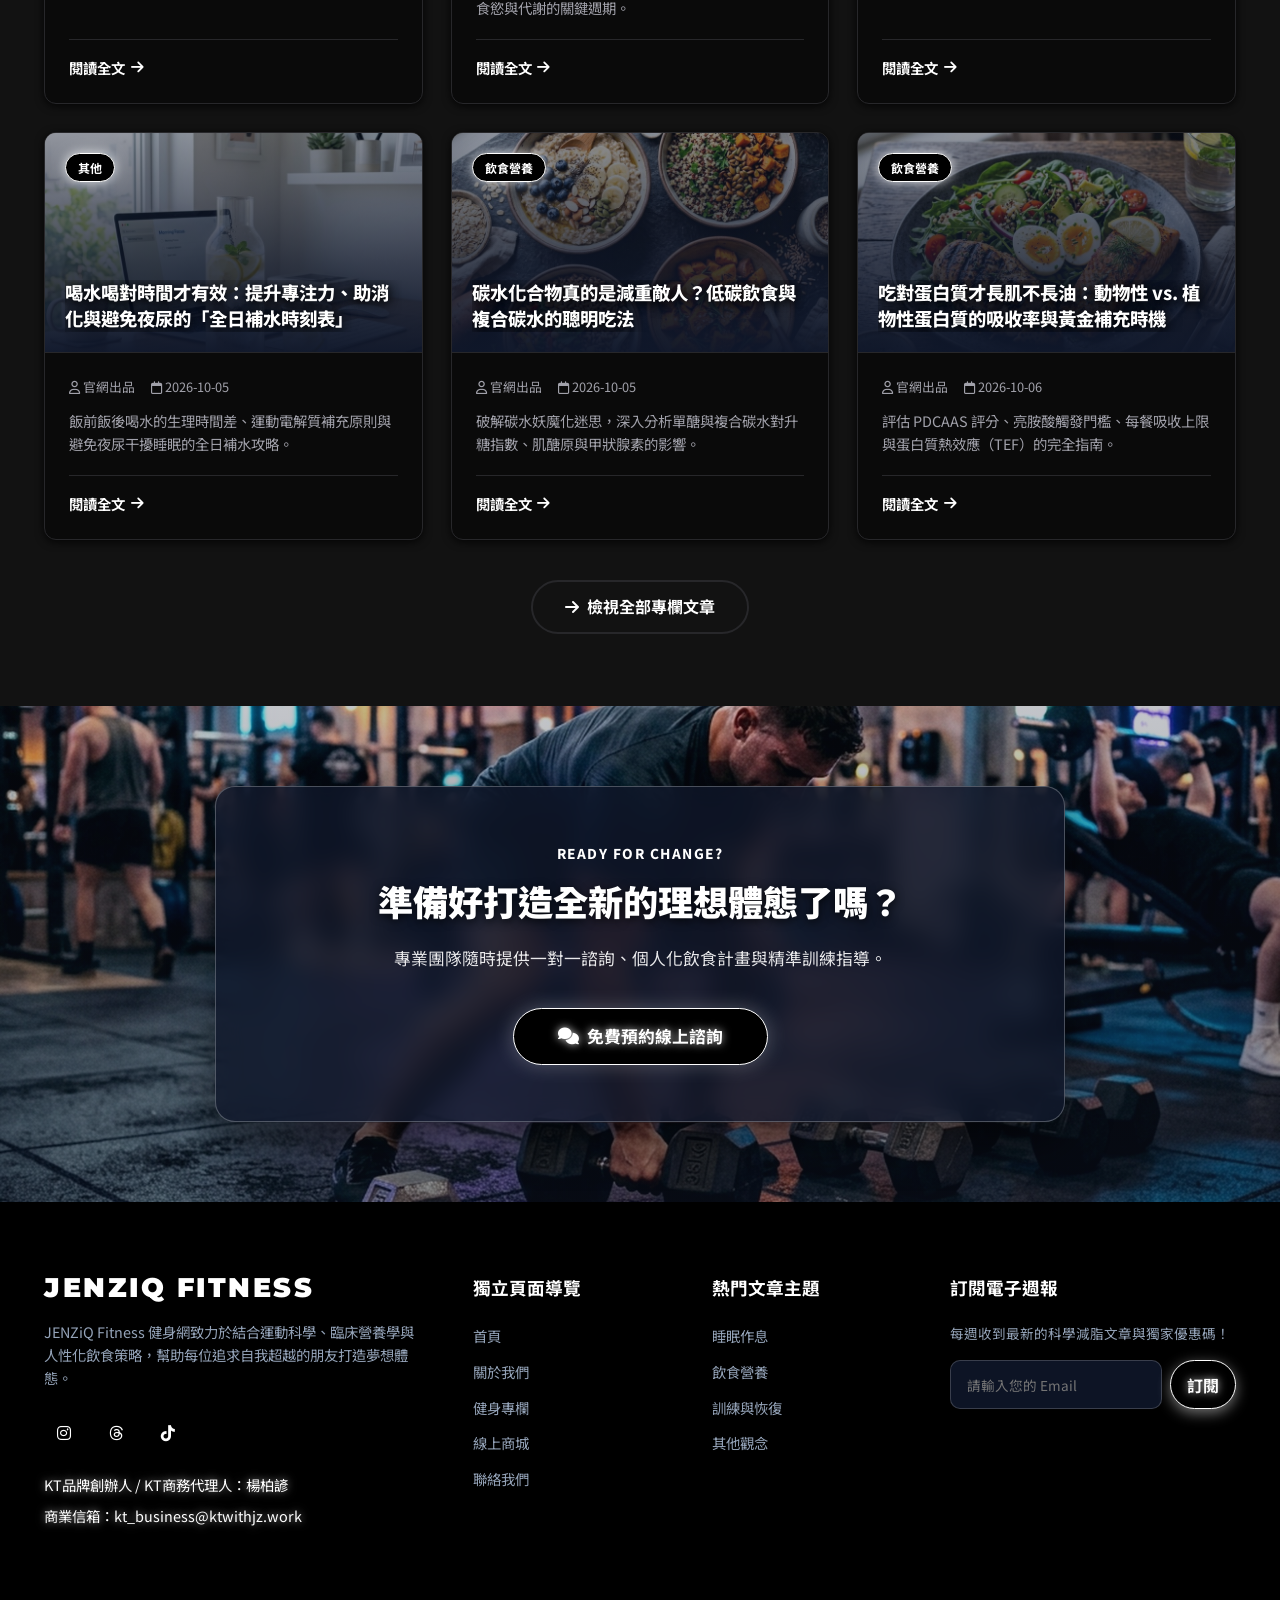
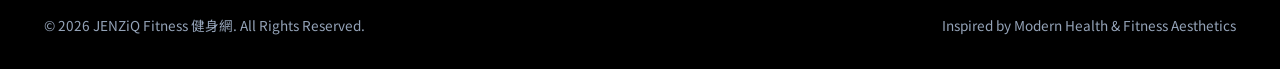
==== commit 764b2fe6: "rebrand: KT Fitness -> JENZiQ Fitness" ====
--- a/index.html
+++ b/index.html
@@ -1,11 +1,11 @@
-﻿<!DOCTYPE html>
+<!DOCTYPE html>
 <html lang="zh-TW">
 <head>
   <meta charset="UTF-8">
   <meta name="viewport" content="width=device-width, initial-scale=1.0">
-  <title>KT Fitness 健身網 | 專業健身與運動營養指南 (首頁)</title>
-  <meta name="description" content="大家好，我是 KT 教練！KT Fitness 健身網提供科學化增肌減脂指南、TDEE計算機、FFMI計算機與嚴選健身保健品。">
-  <meta name="keywords" content="KT Fitness, 健身網, 增肌減脂, TDEE計算機, 基礎代謝率, 營養學, 重訓教學">
+  <title>JENZiQ Fitness 健身網 | 專業健身與運動營養指南 (首頁)</title>
+  <meta name="description" content="大家好，我是 KT 教練！JENZiQ Fitness 健身網提供科學化增肌減脂指南、TDEE計算機、FFMI計算機與嚴選健身保健品。">
+  <meta name="keywords" content="JENZiQ Fitness, 健身網, 增肌減脂, TDEE計算機, 基礎代謝率, 營養學, 重訓教學">
   
   <!-- FontAwesome Icons -->
   <link rel="stylesheet" href="https://cdnjs.cloudflare.com/ajax/libs/font-awesome/6.5.1/css/all.min.css">
@@ -24,7 +24,7 @@
         
         <!-- Brand Logo -->
         <a href="index.html" class="brand-logo">
-          <span class="brand-title">KT FITNESS</span>
+          <span class="brand-title">JENZiQ FITNESS</span>
         </a>
 
         <!-- Main Nav Menu -->
@@ -290,7 +290,7 @@
           <!-- Left Text Content -->
           <div class="brand-founder-content">
             <p class="founder-paragraph">
-              <strong>KT FITNESS</strong> 不只是健身工作坊，更是一個能讓大家重新審視身體與定義健康的方舟。
+              <strong>JENZiQ FITNESS</strong> 不只是健身工作坊，更是一個能讓大家重新審視身體與定義健康的方舟。
             </p>
 
             <p class="founder-paragraph-sub">
@@ -313,7 +313,7 @@
           <!-- Right Image Cutout -->
           <div class="brand-founder-media">
             <div class="brand-founder-img-wrapper">
-              <img src="kt-founder-cutout.png" alt="KT Fitness 品牌首席教練 楊柏諺" class="brand-founder-img">
+              <img src="kt-founder-cutout.png" alt="JENZiQ Fitness 品牌首席教練 楊柏諺" class="brand-founder-img">
               <img src="kt-signature-white.png" alt="Kurt 簽名" class="brand-founder-signature">
             </div>
           </div>
@@ -397,7 +397,7 @@
     <div class="modal-container">
       <button class="modal-close" id="closeSearch">&times;</button>
       <h3 style="font-size: 1.3rem; font-weight: 800; margin-bottom: 1rem; color: var(--text-main);">
-        <i class="fas fa-search" style="color: var(--primary);"></i> 搜尋 KT Fitness
+        <i class="fas fa-search" style="color: var(--primary);"></i> 搜尋 JENZiQ Fitness
       </h3>
       <input type="text" id="searchInput" class="form-control" placeholder="輸入關鍵字（例如：減肥、蛋白質、深蹲...）" style="margin-bottom: 1.25rem;">
       <div id="searchResults" style="max-height: 300px; overflow-y: auto;">
@@ -423,10 +423,10 @@
         
         <div class="footer-brand">
           <a href="index.html" class="brand-logo">
-            <span class="brand-title">KT FITNESS</span>
+            <span class="brand-title">JENZiQ FITNESS</span>
           </a>
           <p class="footer-desc">
-            KT Fitness 健身網致力於結合運動科學、臨床營養學與人性化飲食策略，幫助每位追求自我超越的朋友打造夢想體態。
+            JENZiQ Fitness 健身網致力於結合運動科學、臨床營養學與人性化飲食策略，幫助每位追求自我超越的朋友打造夢想體態。
           </p>
           <div class="social-links">
             <a href="https://www.instagram.com/g_y_m777/" class="social-icon" target="_blank" title="Instagram"><i class="fab fa-instagram"></i></a>
@@ -472,7 +472,7 @@
       </div>
 
       <div class="footer-bottom">
-        <p>&copy; 2026 KT Fitness 健身網. All Rights Reserved.</p>
+        <p>&copy; 2026 JENZiQ Fitness 健身網. All Rights Reserved.</p>
         <p>Inspired by Modern Health & Fitness Aesthetics</p>
       </div>
 
--- a/styles.css
+++ b/styles.css
@@ -1,5 +1,5 @@
 /* ==========================================================================
-   KT FITNESS & NUTRITION - DESIGN SYSTEM & STYLES
+   JENZiQ FITNESS & NUTRITION - DESIGN SYSTEM & STYLES
    Inspired by Peeta Fitness & Modern Health Influencer Web Aesthetics
    ========================================================================== */
 
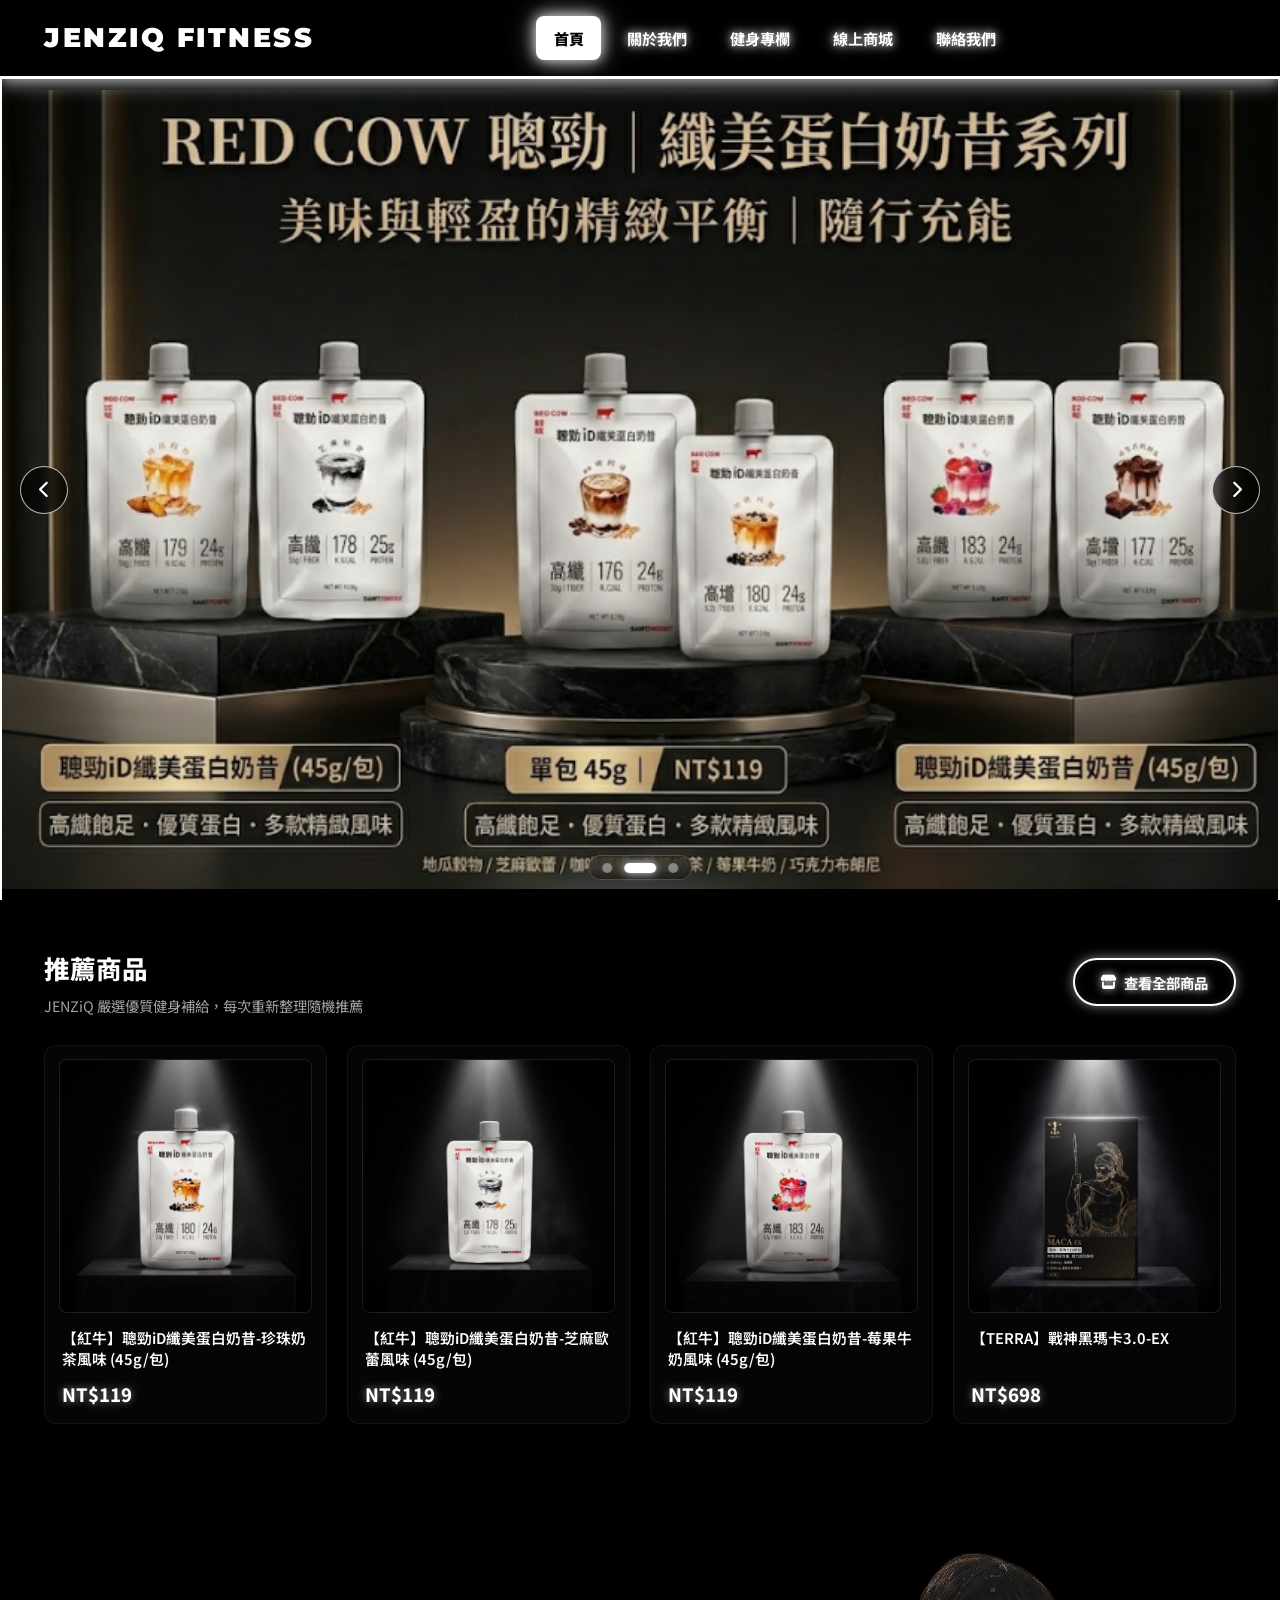
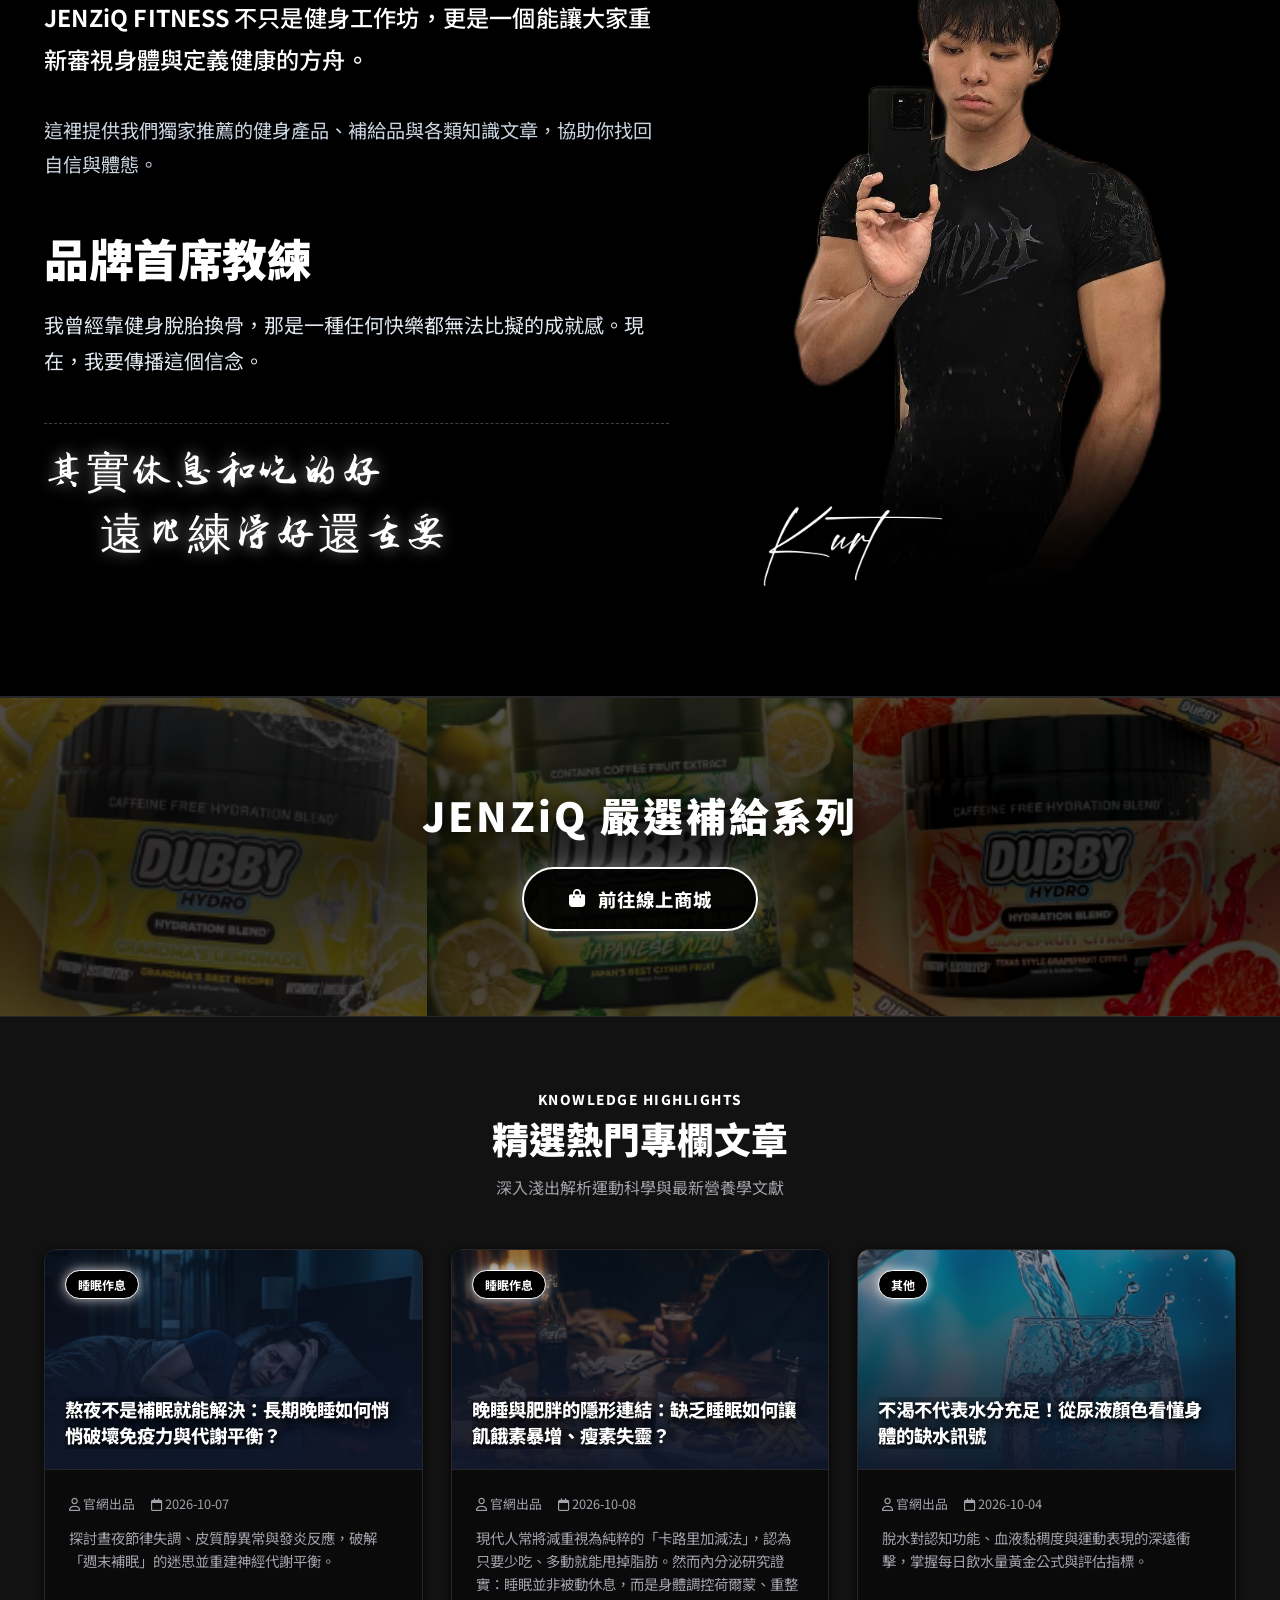
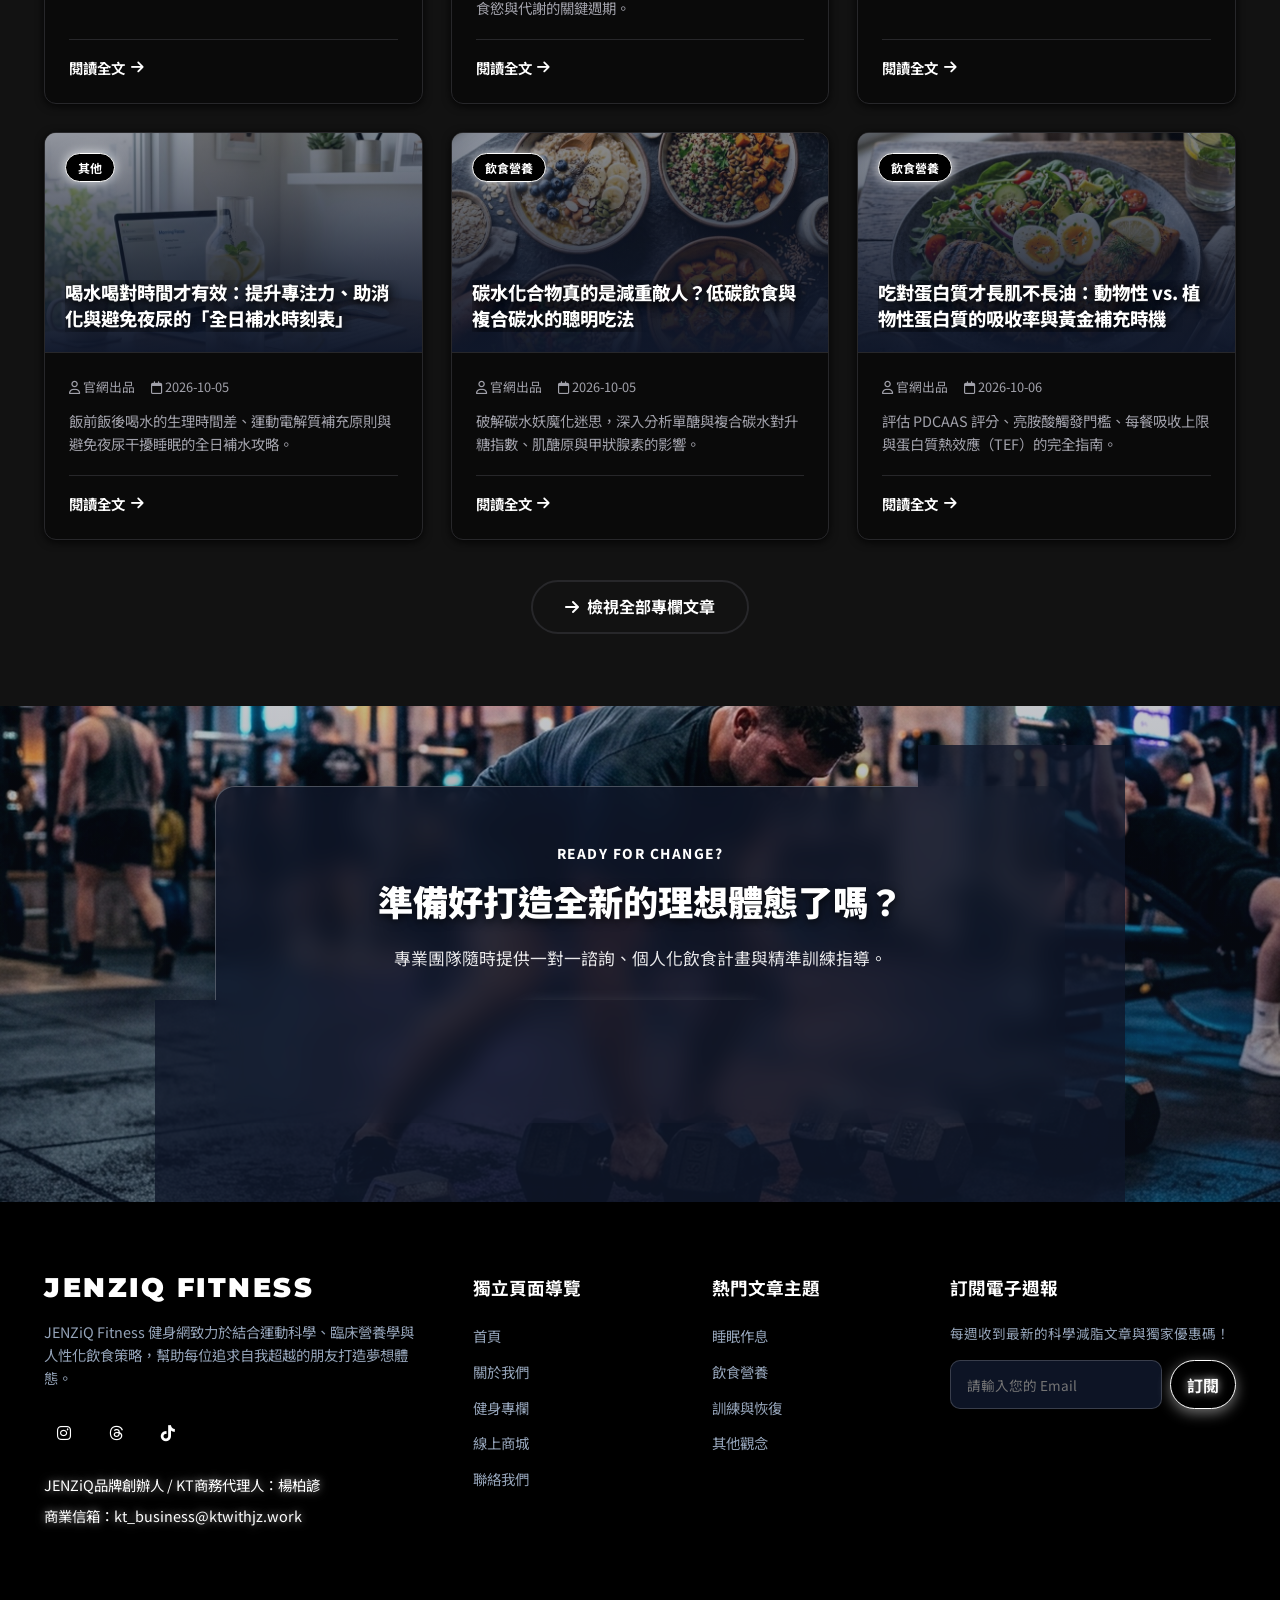
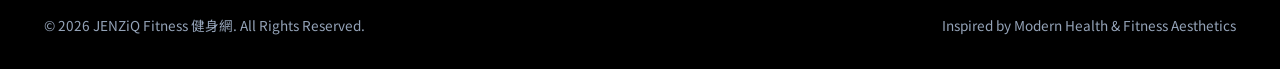
==== commit 6e4c2c0b: "rebrand: remaining KT texts" ====
--- a/index.html
+++ b/index.html
@@ -222,7 +222,7 @@
             <h2 style="font-size: 1.6rem; font-weight: 800; color: #ffffff; margin: 0 0 0.3rem;">
               推薦商品
             </h2>
-            <p style="font-size: 0.9rem; color: var(--text-muted); margin: 0;">KT 嚴選優質健身補給，每次重新整理隨機推薦</p>
+            <p style="font-size: 0.9rem; color: var(--text-muted); margin: 0;">JENZiQ 嚴選優質健身補給，每次重新整理隨機推薦</p>
           </div>
           <a href="shop.html" class="btn-primary" style="padding: 0.65rem 1.6rem; font-size: 0.9rem; background: #000; border: 2px solid #ffffff; color: #fff; text-shadow: 0 0 8px rgba(255,255,255,0.9); box-shadow: 0 0 12px rgba(255,255,255,0.5), inset 0 0 8px rgba(255,255,255,0.1); white-space: nowrap;">
             <i class="fas fa-store"></i> 查看全部商品
@@ -334,7 +334,7 @@
       <div class="banner-dark-overlay"></div>
 
       <div class="banner-content-center">
-        <h2 class="banner-title">KT 嚴選補給系列</h2>
+        <h2 class="banner-title">JENZiQ 嚴選補給系列</h2>
         <a href="shop.html" class="btn-shop-cta">
           <i class="fas fa-shopping-bag"></i> 前往線上商城
         </a>
@@ -433,7 +433,7 @@
             <a href="https://www.threads.net/@g_y_m777" class="social-icon" target="_blank" title="Threads"><i class="fab fa-threads"></i></a>
             <a href="https://www.tiktok.com/@kurtlai945" class="social-icon" target="_blank" title="TikTok"><i class="fab fa-tiktok"></i></a>
           </div>
-          <p class="footer-founder" style="margin-top: 1.25rem; font-size: 0.9rem; color: #ffffff; text-shadow: 0 0 8px rgba(255,255,255,0.6);">KT品牌創辦人 / KT商務代理人：楊柏諺</p>
+          <p class="footer-founder" style="margin-top: 1.25rem; font-size: 0.9rem; color: #ffffff; text-shadow: 0 0 8px rgba(255,255,255,0.6);">JENZiQ品牌創辦人 / KT商務代理人：楊柏諺</p>
           <p class="footer-email" style="margin-top: 0.5rem; font-size: 0.9rem; color: #ffffff; text-shadow: 0 0 8px rgba(255,255,255,0.6);">商業信箱：<a href="mailto:kt_business@ktwithjz.work" style="color: #ffffff;">kt_business@ktwithjz.work</a></p>
         </div>
 
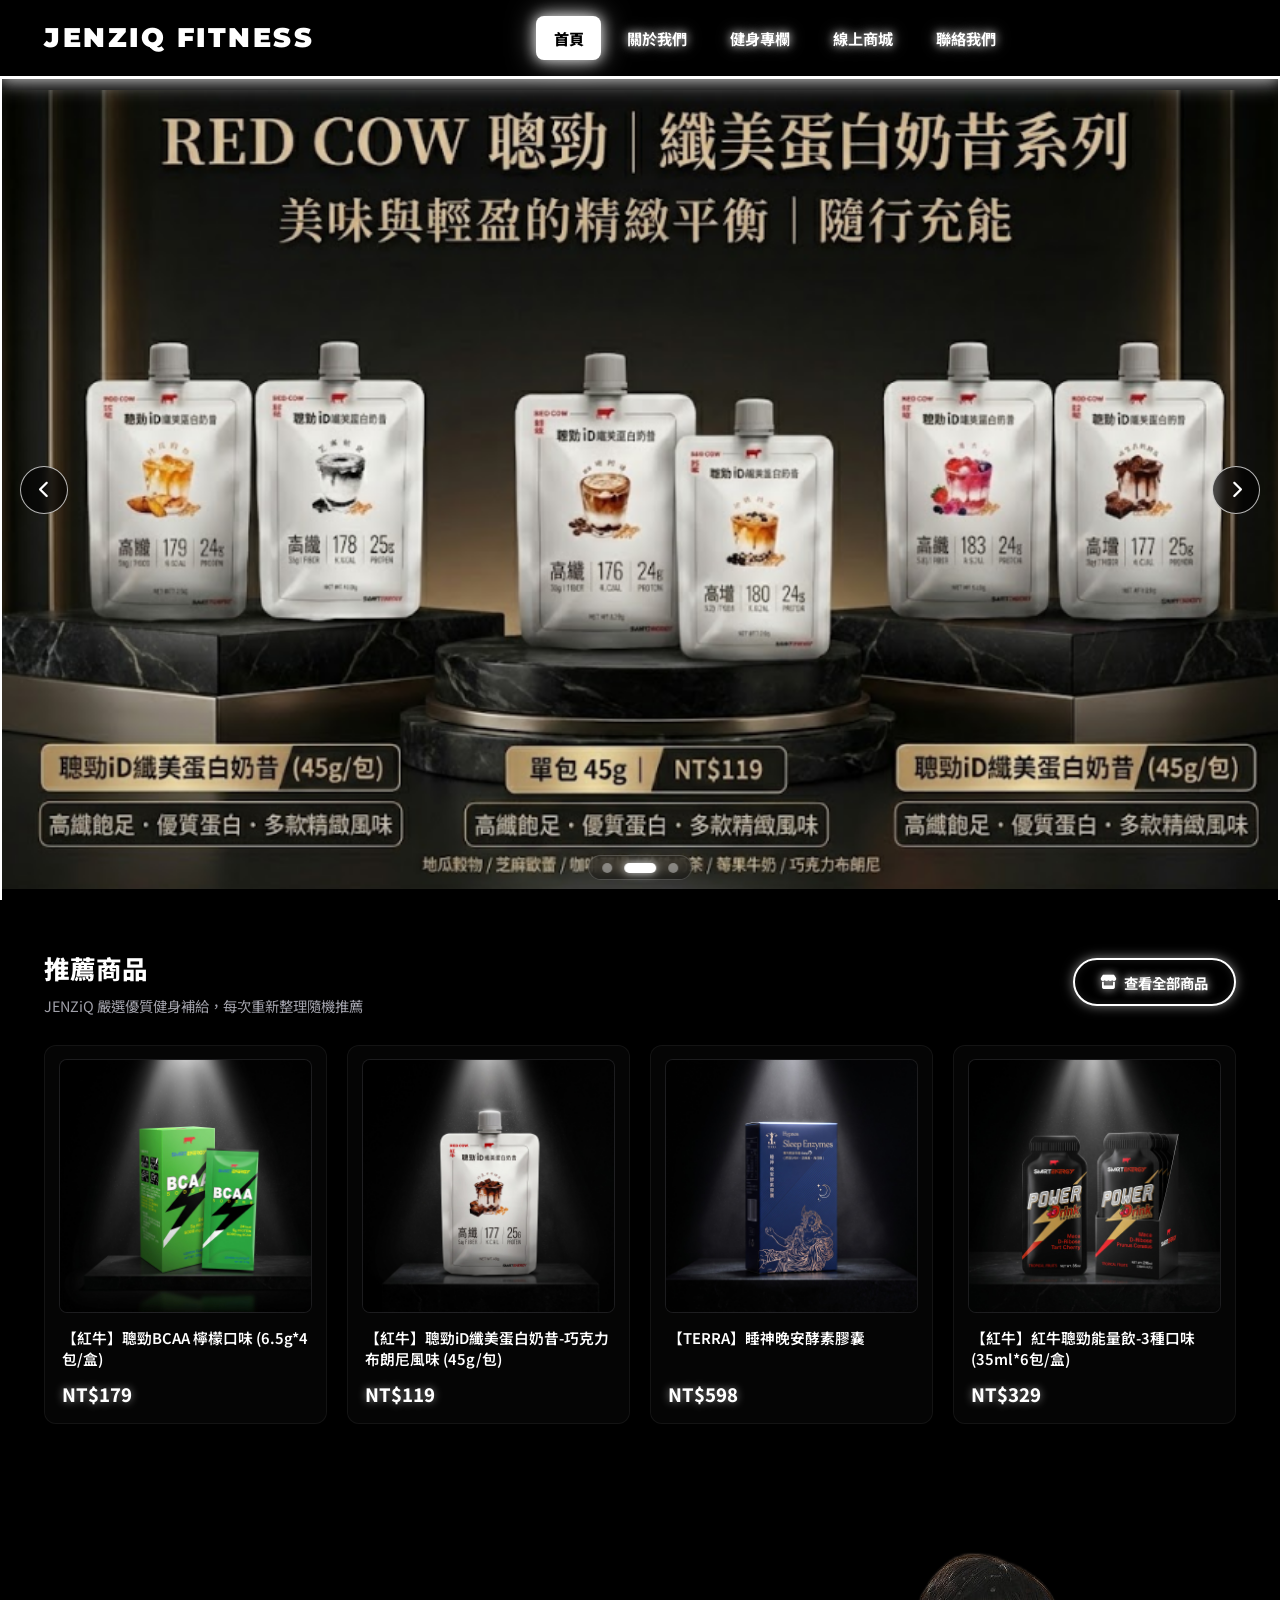
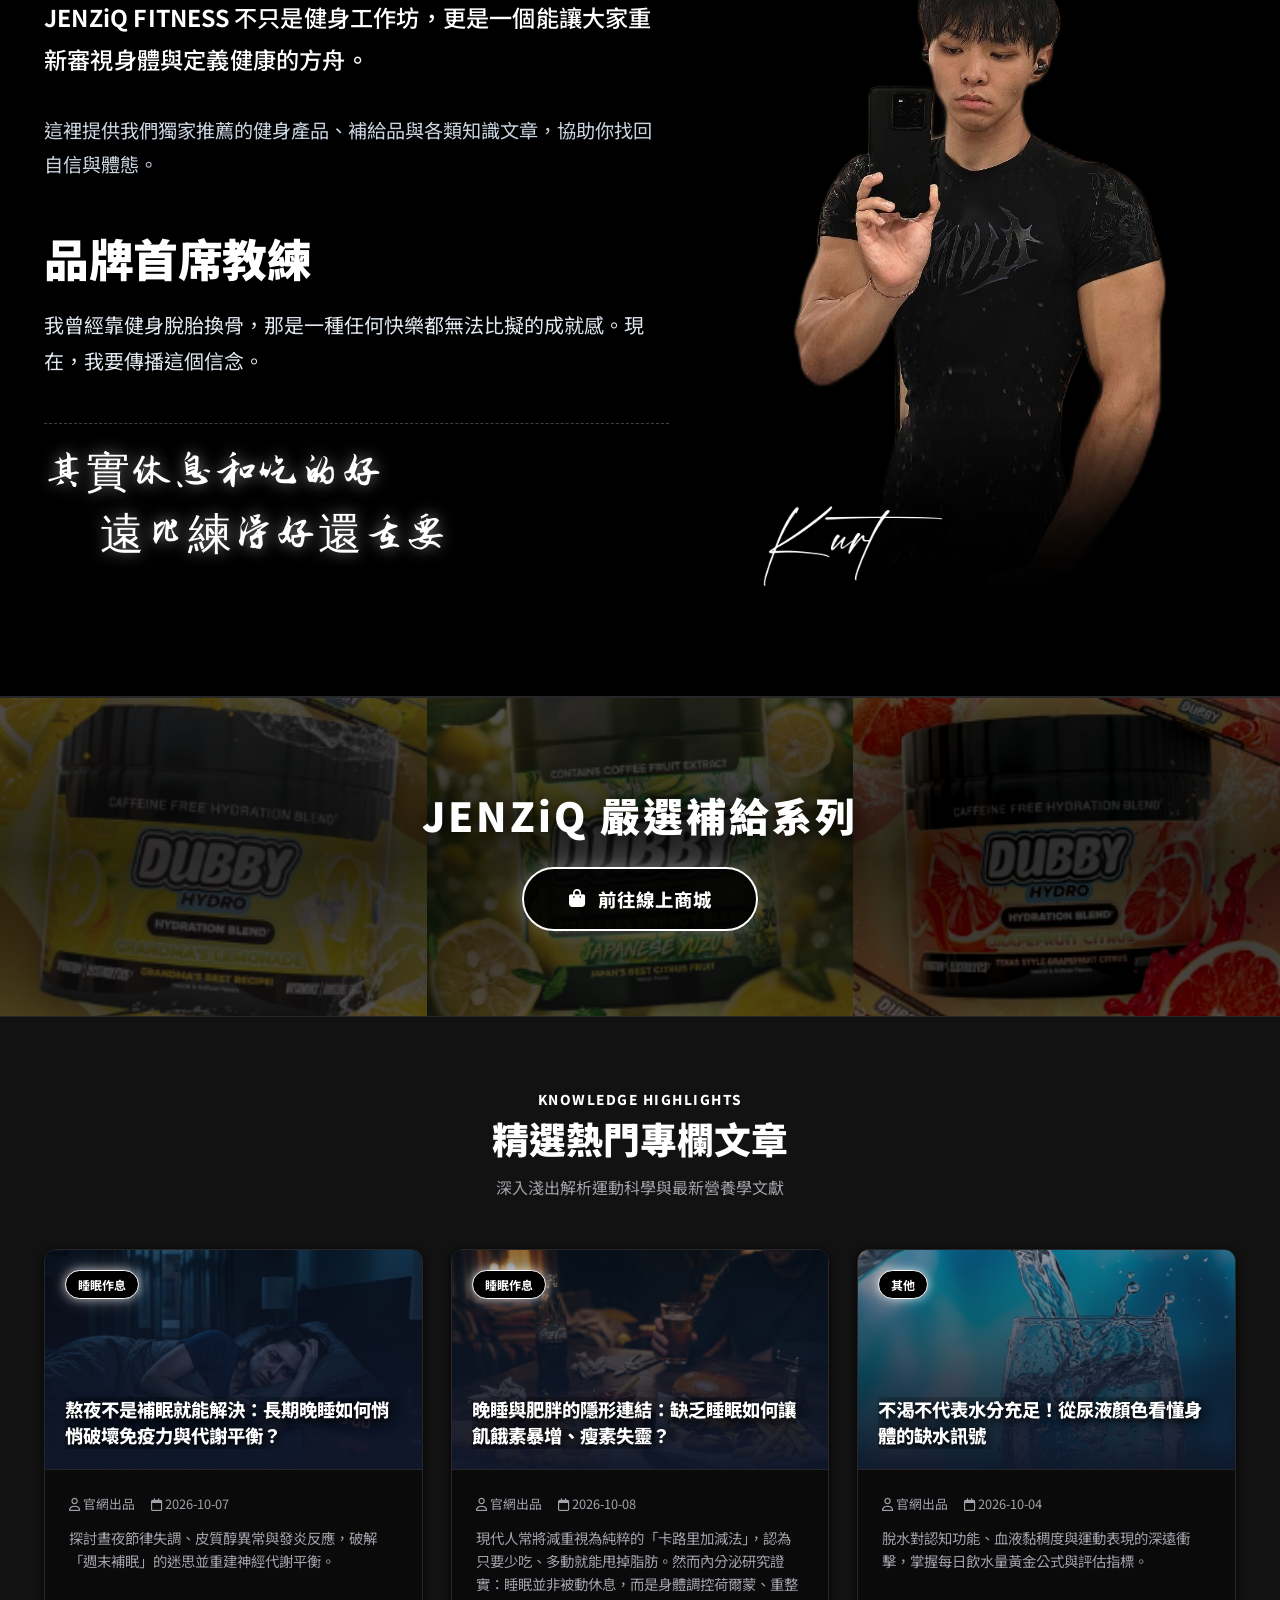
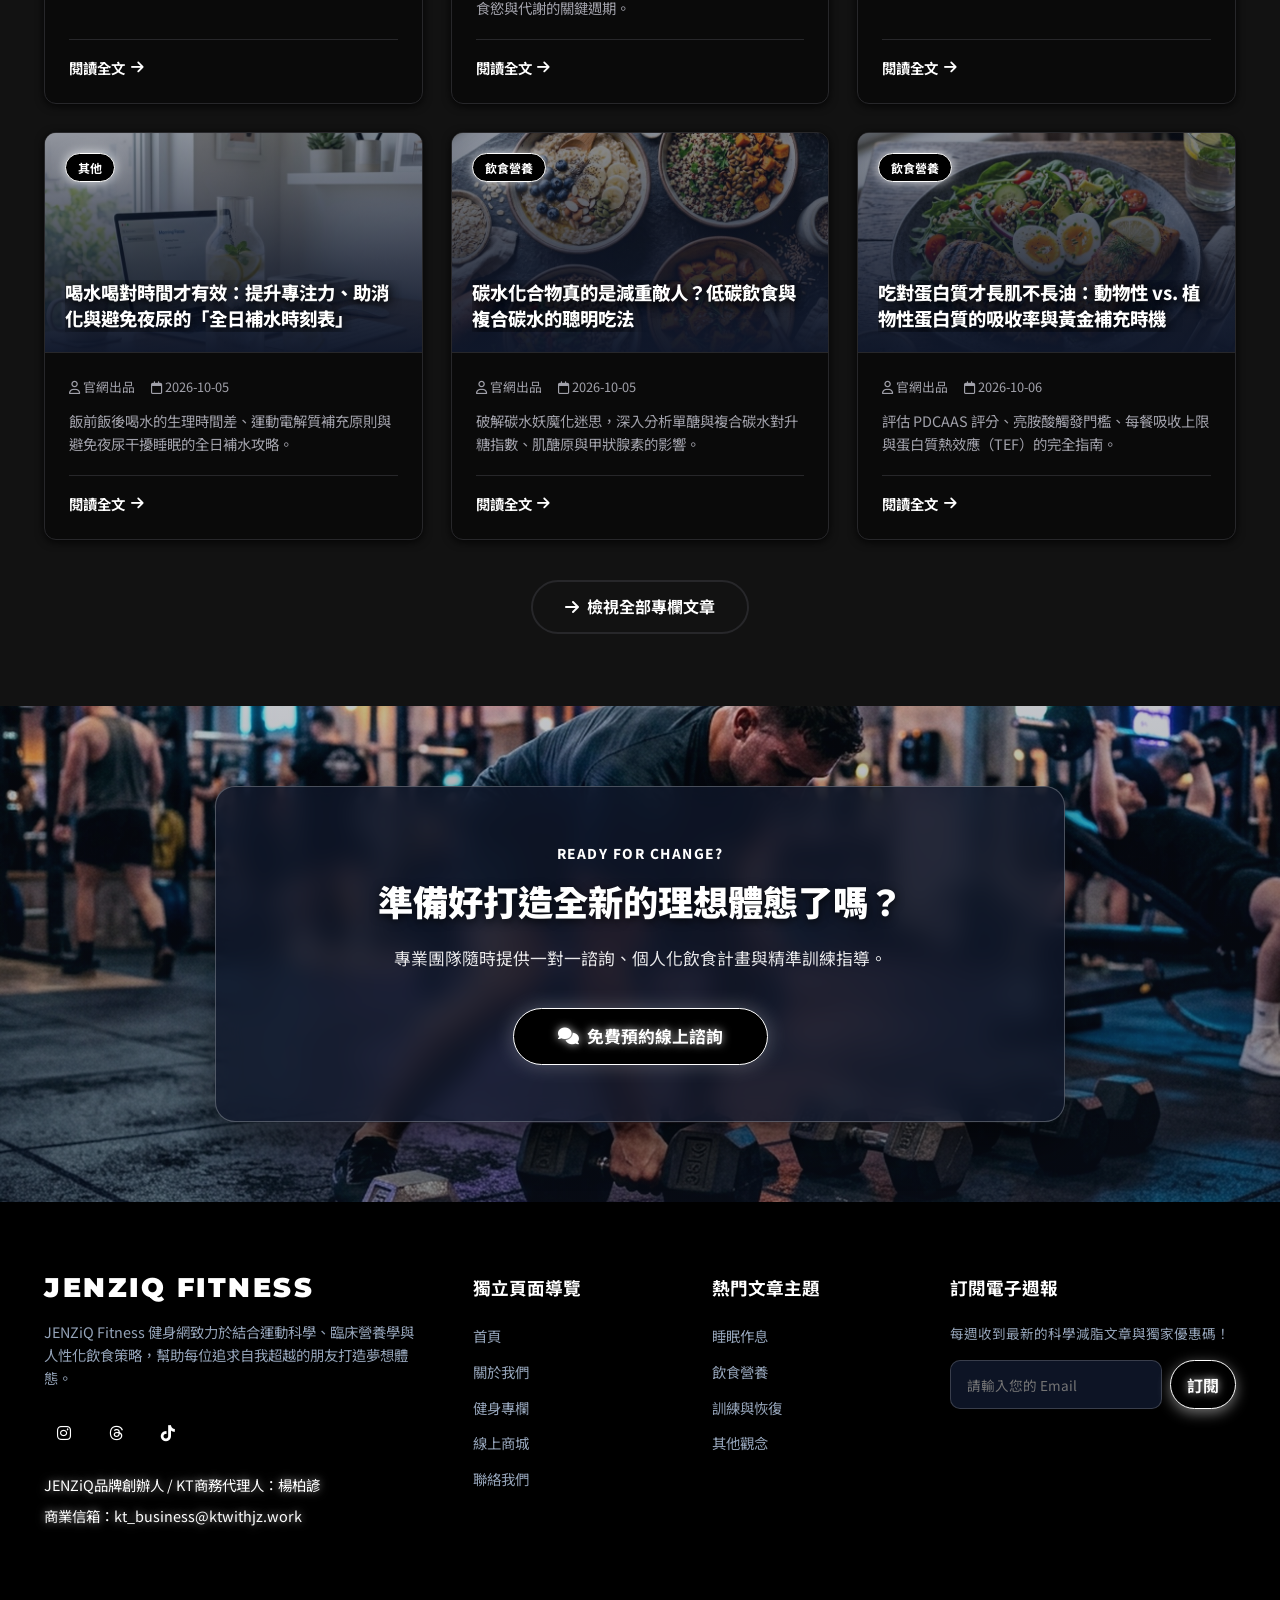
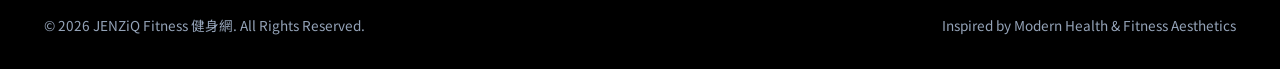
==== commit 4cf0fd31: "seo: add Organization/Person JSON-LD and founder keywords" ====
--- a/index.html
+++ b/index.html
@@ -5,13 +5,36 @@
   <meta name="viewport" content="width=device-width, initial-scale=1.0">
   <title>JENZiQ Fitness 健身網 | 專業健身與運動營養指南 (首頁)</title>
   <meta name="description" content="大家好，我是 KT 教練！JENZiQ Fitness 健身網提供科學化增肌減脂指南、TDEE計算機、FFMI計算機與嚴選健身保健品。">
-  <meta name="keywords" content="JENZiQ Fitness, 健身網, 增肌減脂, TDEE計算機, 基礎代謝率, 營養學, 重訓教學">
+  <meta name="keywords" content="JENZiQ Fitness, JENZiQ品牌創辦人, KT商務代理人, 楊柏諺, KT教練, 健身網, 增肌減脂, TDEE計算機, 基礎代謝率, 營養學, 重訓教學">
   
   <!-- FontAwesome Icons -->
   <link rel="stylesheet" href="https://cdnjs.cloudflare.com/ajax/libs/font-awesome/6.5.1/css/all.min.css">
   
   <!-- Custom Styles -->
   <link rel="stylesheet" href="styles.css?v=5">
+  <script type="application/ld+json">
+  {
+    "@context": "https://schema.org",
+    "@graph": [
+      {
+        "@type": "Organization",
+        "@id": "https://ktwithjz.work/#org",
+        "name": "JENZiQ Fitness",
+        "url": "https://ktwithjz.work/",
+        "founder": { "@id": "https://ktwithjz.work/#founder" }
+      },
+      {
+        "@type": "Person",
+        "@id": "https://ktwithjz.work/#founder",
+        "name": "楊柏諺",
+        "alternateName": ["KT", "KT教練"],
+        "jobTitle": "JENZiQ品牌創辦人 / KT商務代理人",
+        "worksFor": { "@id": "https://ktwithjz.work/#org" },
+        "url": "https://ktwithjz.work/about.html"
+      }
+    ]
+  }
+  </script>
 </head>
 <body>
 
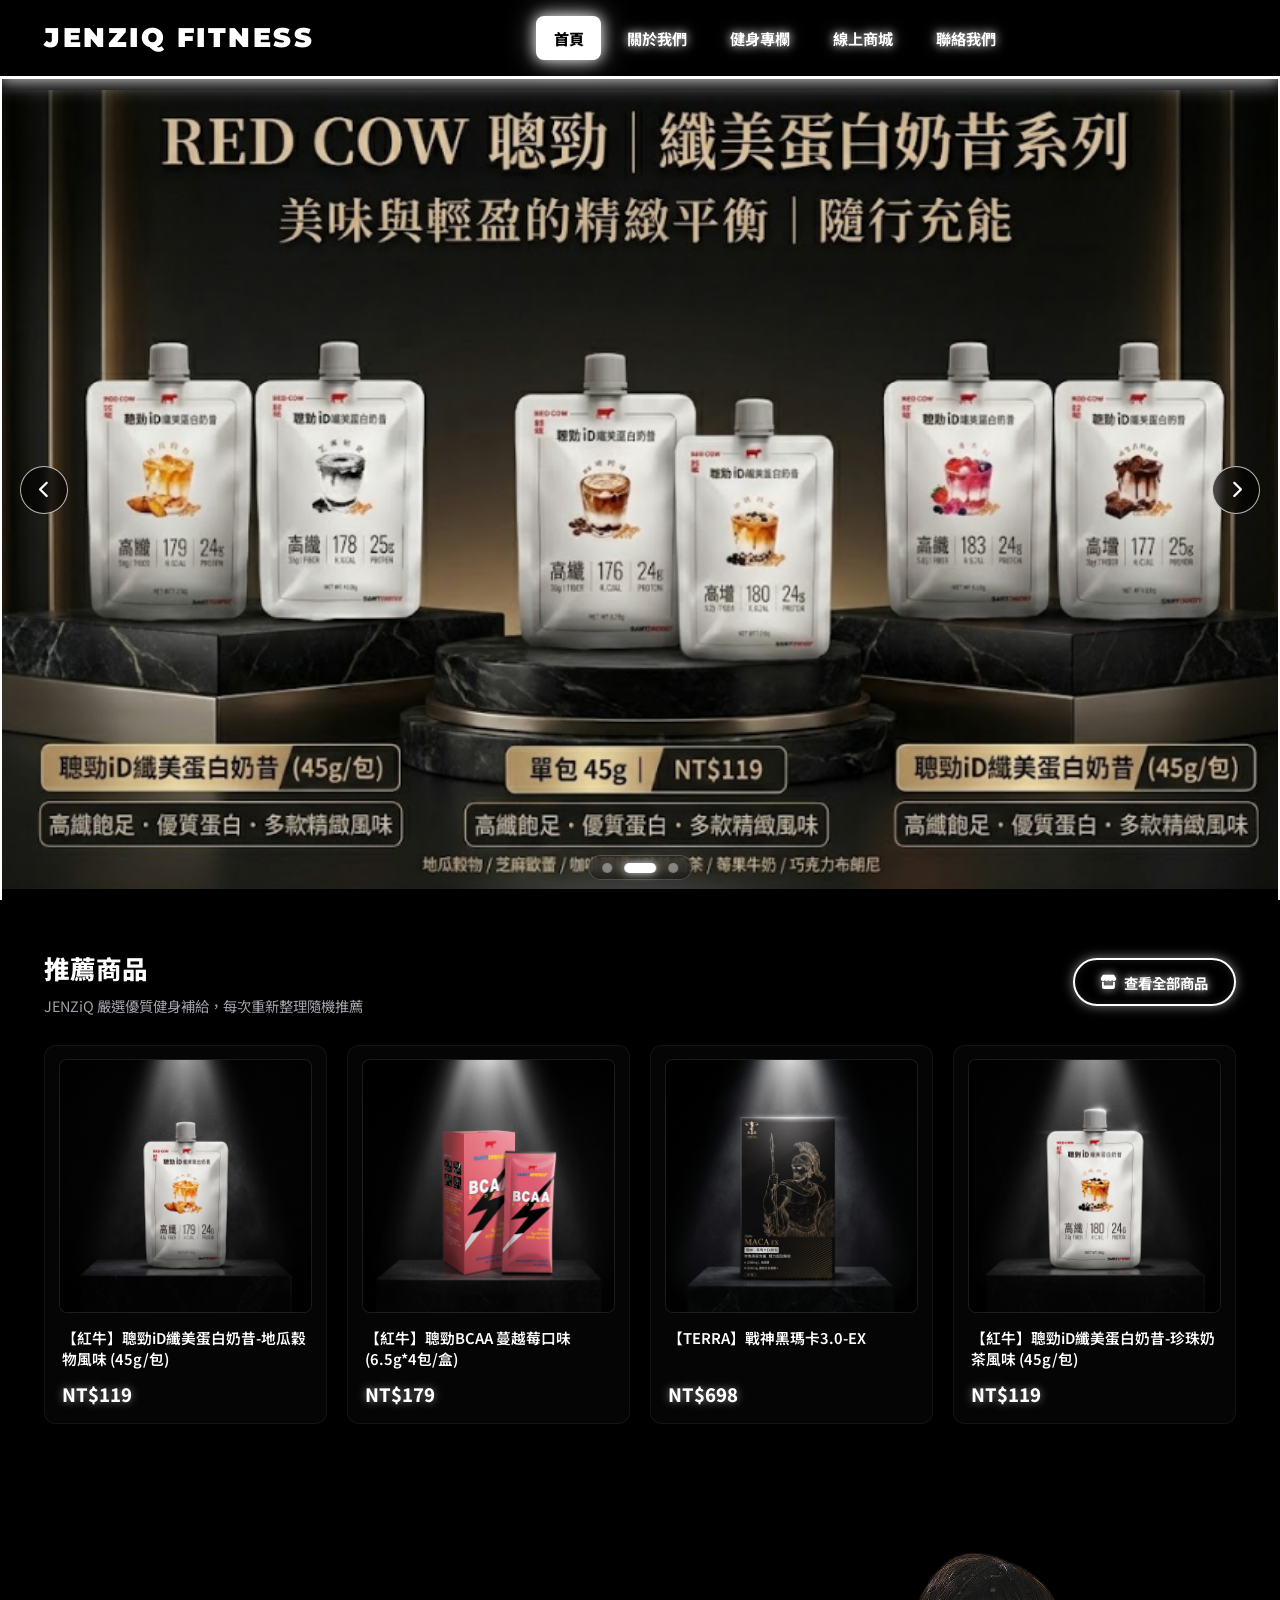
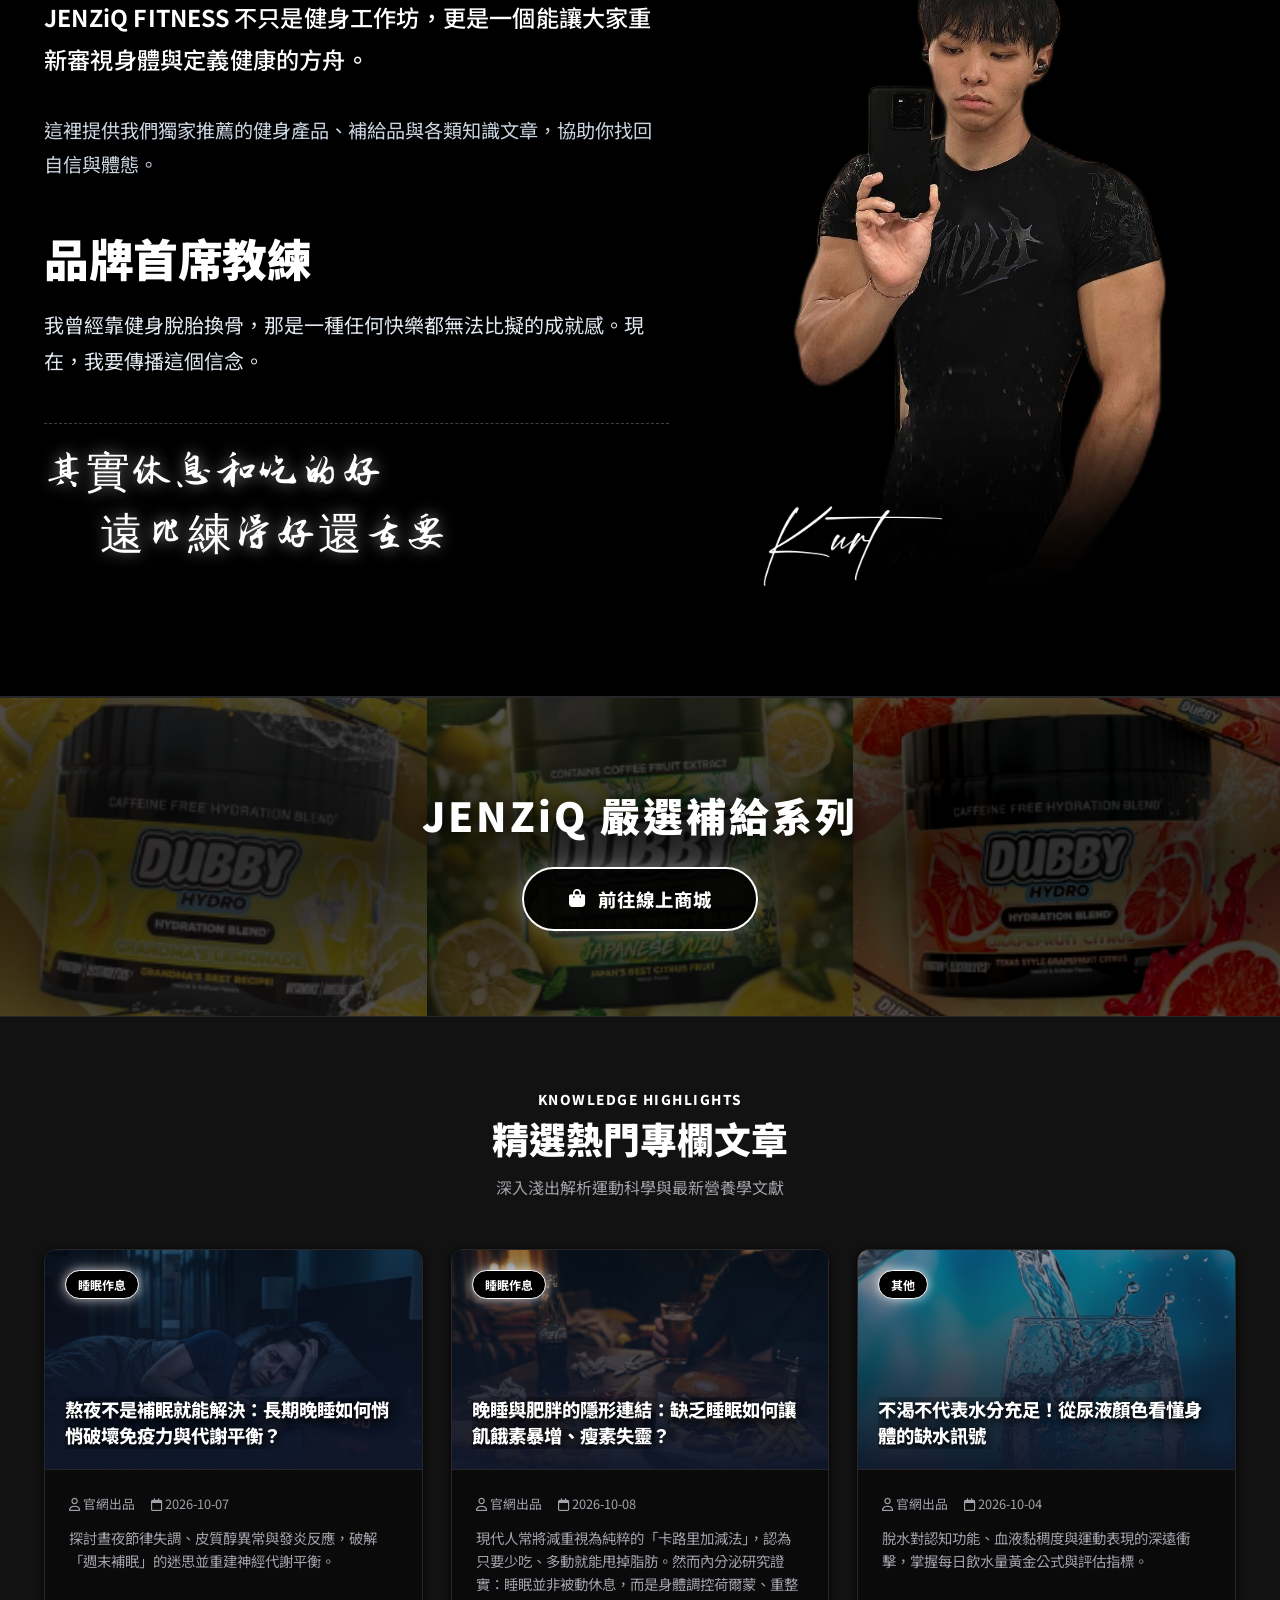
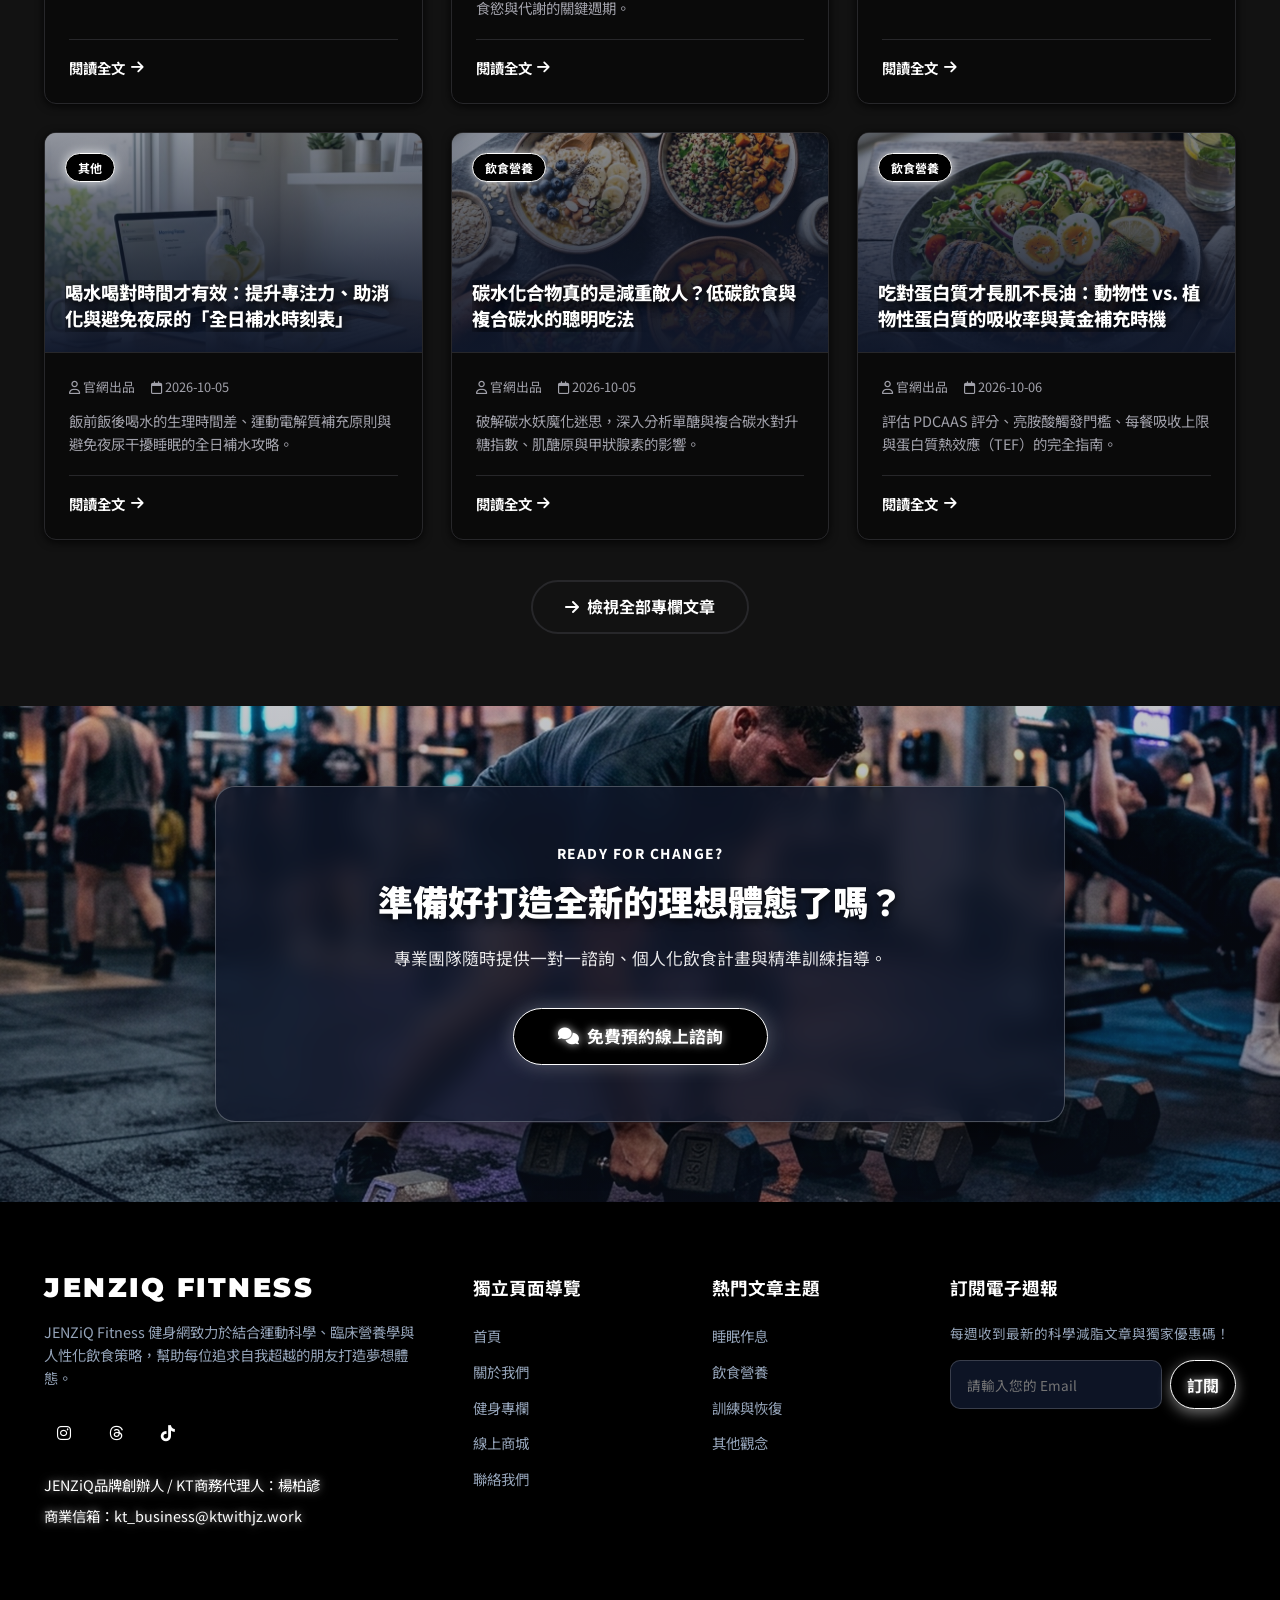
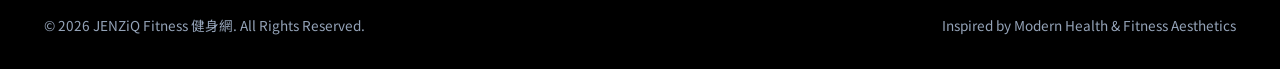
==== commit 40895979: "seo: canonical, OG, robots, sitemap" ====
--- a/index.html
+++ b/index.html
@@ -35,6 +35,16 @@
     ]
   }
   </script>
+  <link rel="canonical" href="https://ktwithjz.work/">
+  <meta name="robots" content="index, follow, max-image-preview:large">
+  <meta property="og:type" content="website">
+  <meta property="og:site_name" content="JENZiQ Fitness">
+  <meta property="og:locale" content="zh_TW">
+  <meta property="og:title" content="JENZiQ Fitness 健身網 | 專業健身與運動營養指南 (首頁)">
+  <meta property="og:description" content="大家好，我是 KT 教練！JENZiQ Fitness 健身網提供科學化增肌減脂指南、TDEE計算機、FFMI計算機與嚴選健身保健品。">
+  <meta property="og:url" content="https://ktwithjz.work/">
+  <meta property="og:image" content="https://ktwithjz.work/ad-1.png">
+  <meta name="twitter:card" content="summary_large_image">
 </head>
 <body>
 
